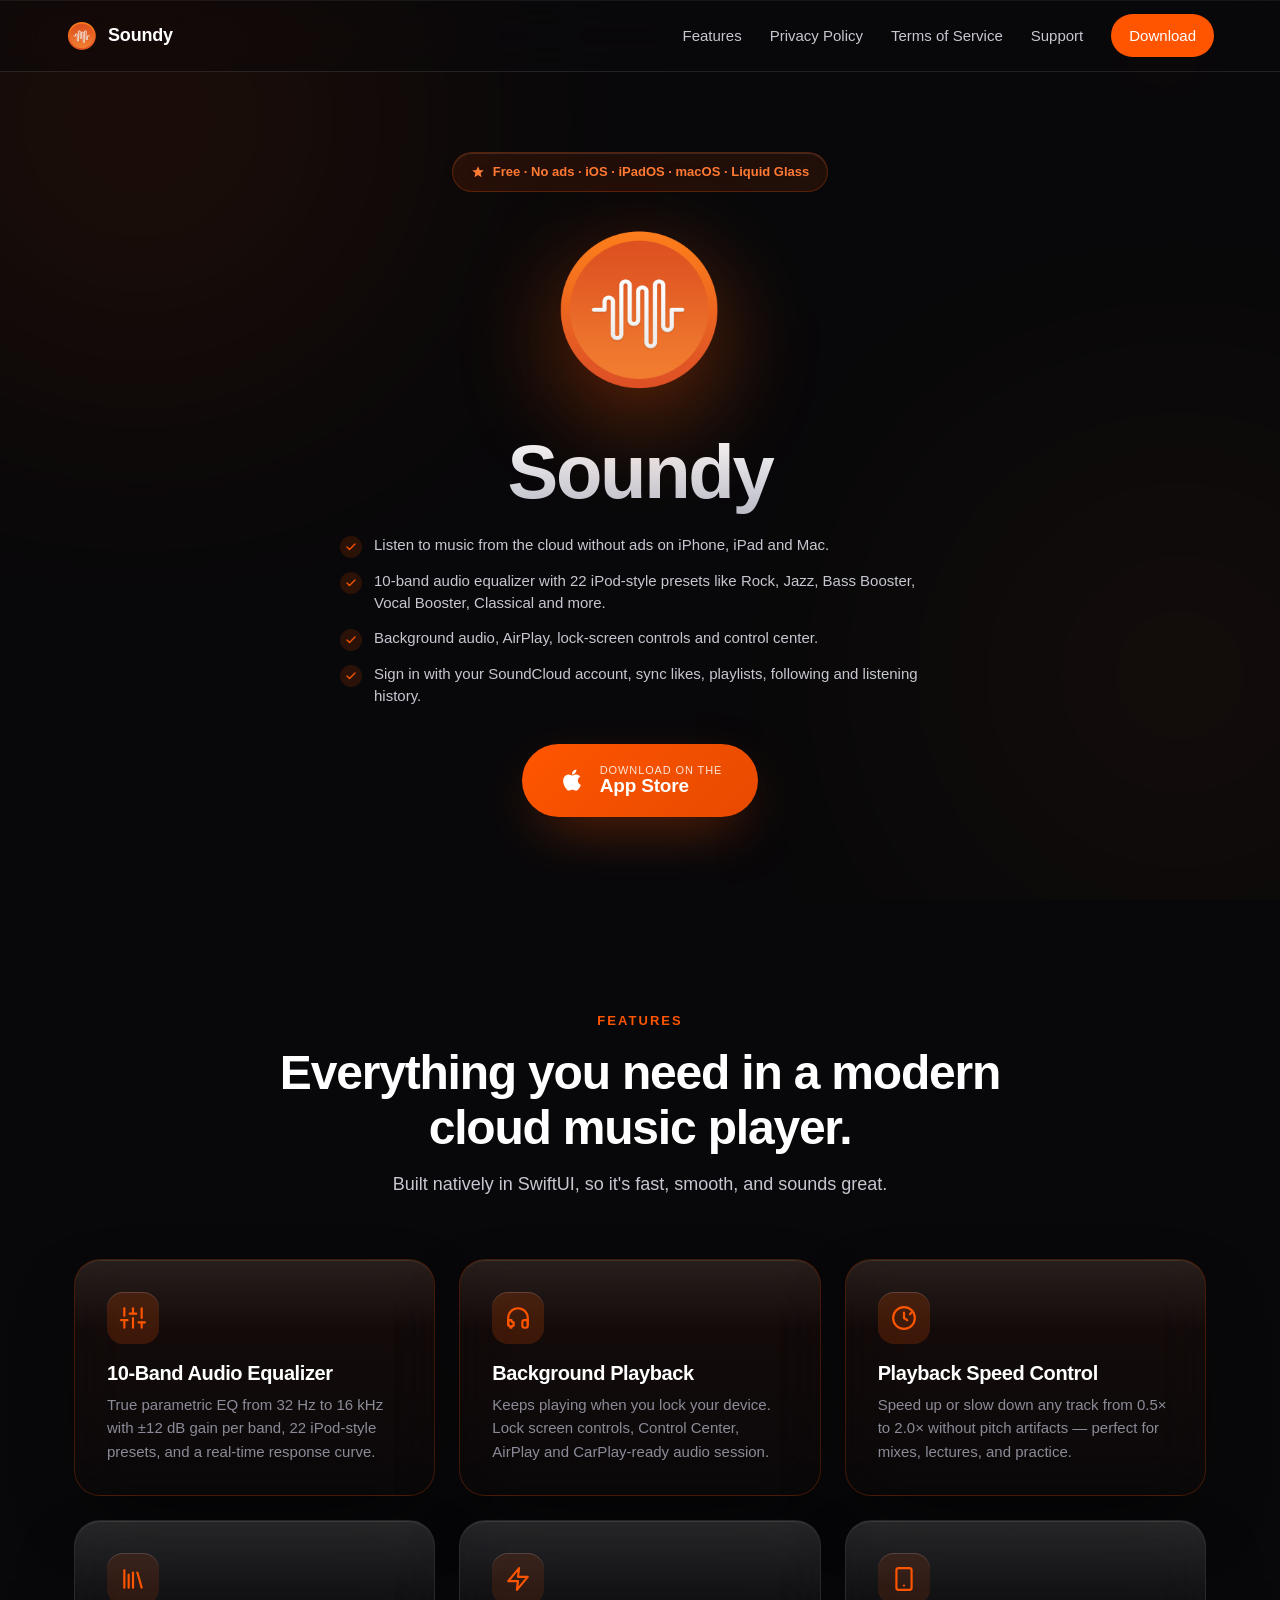
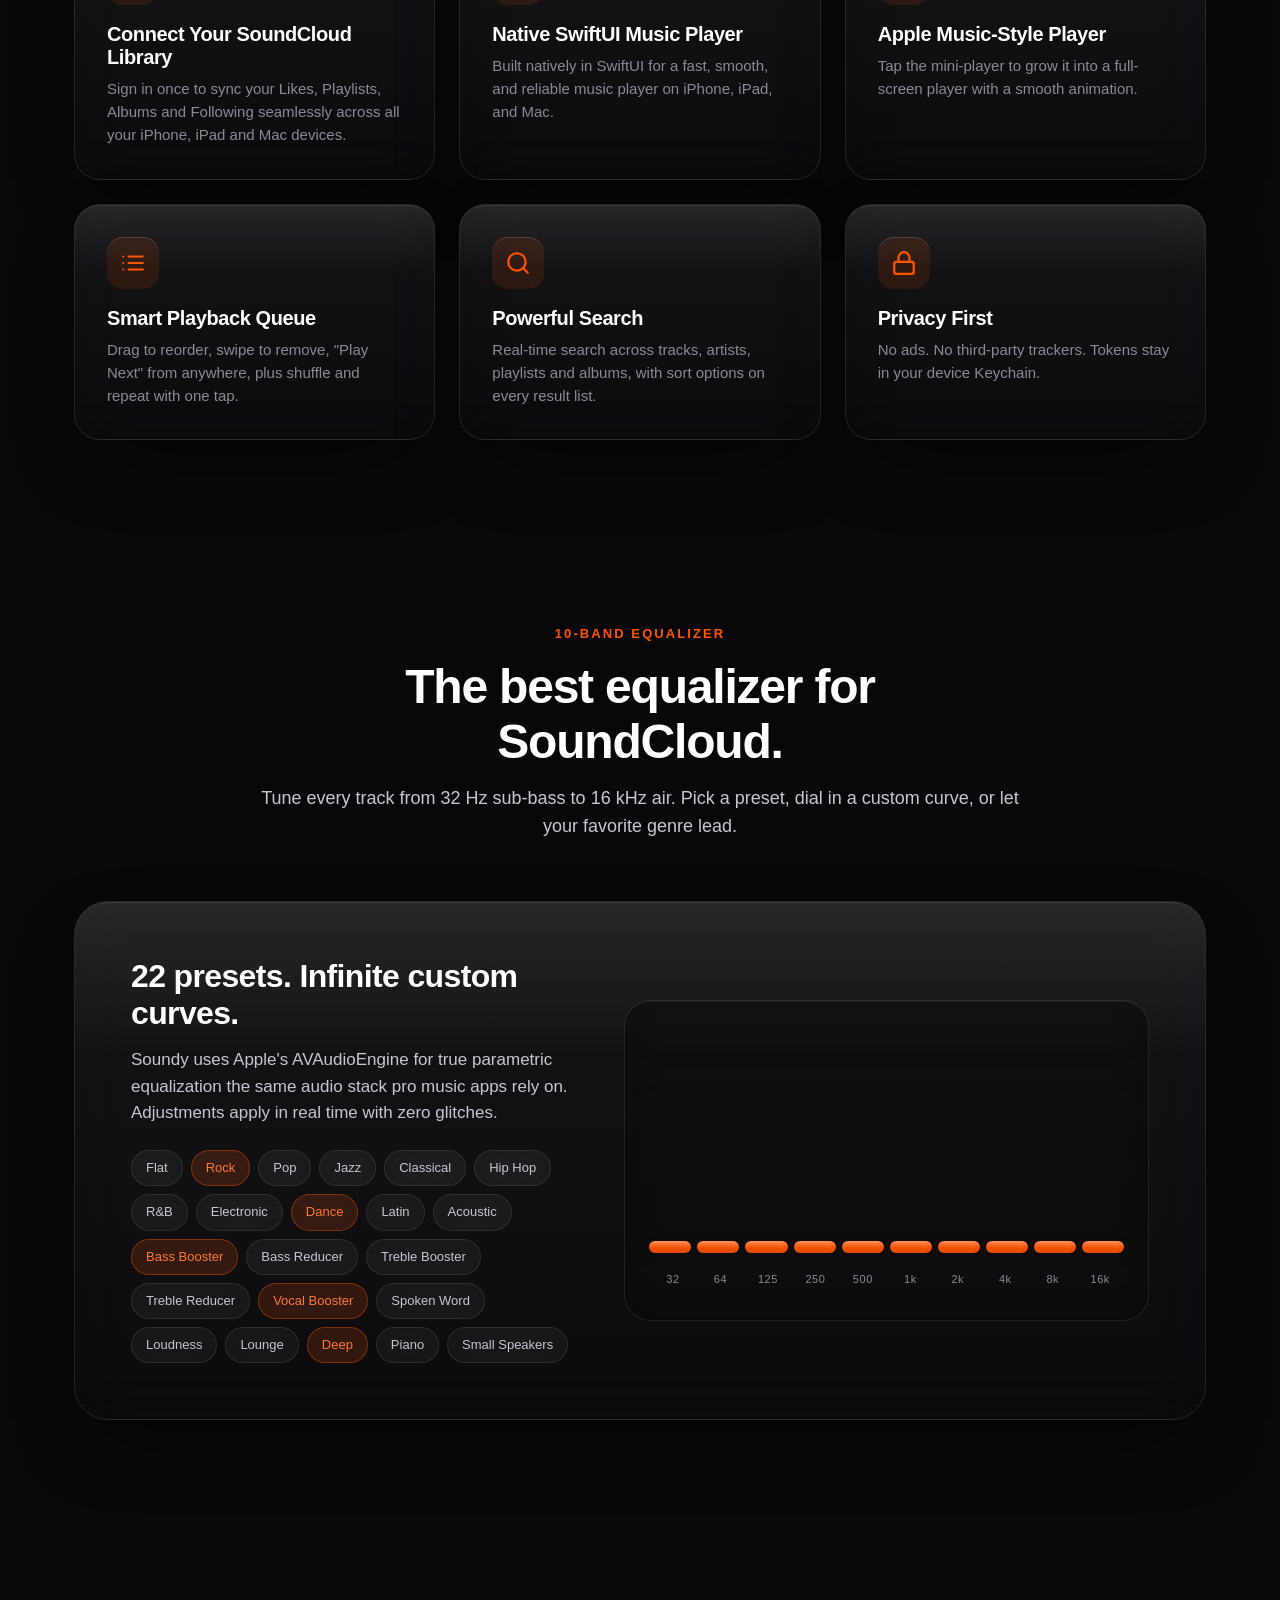
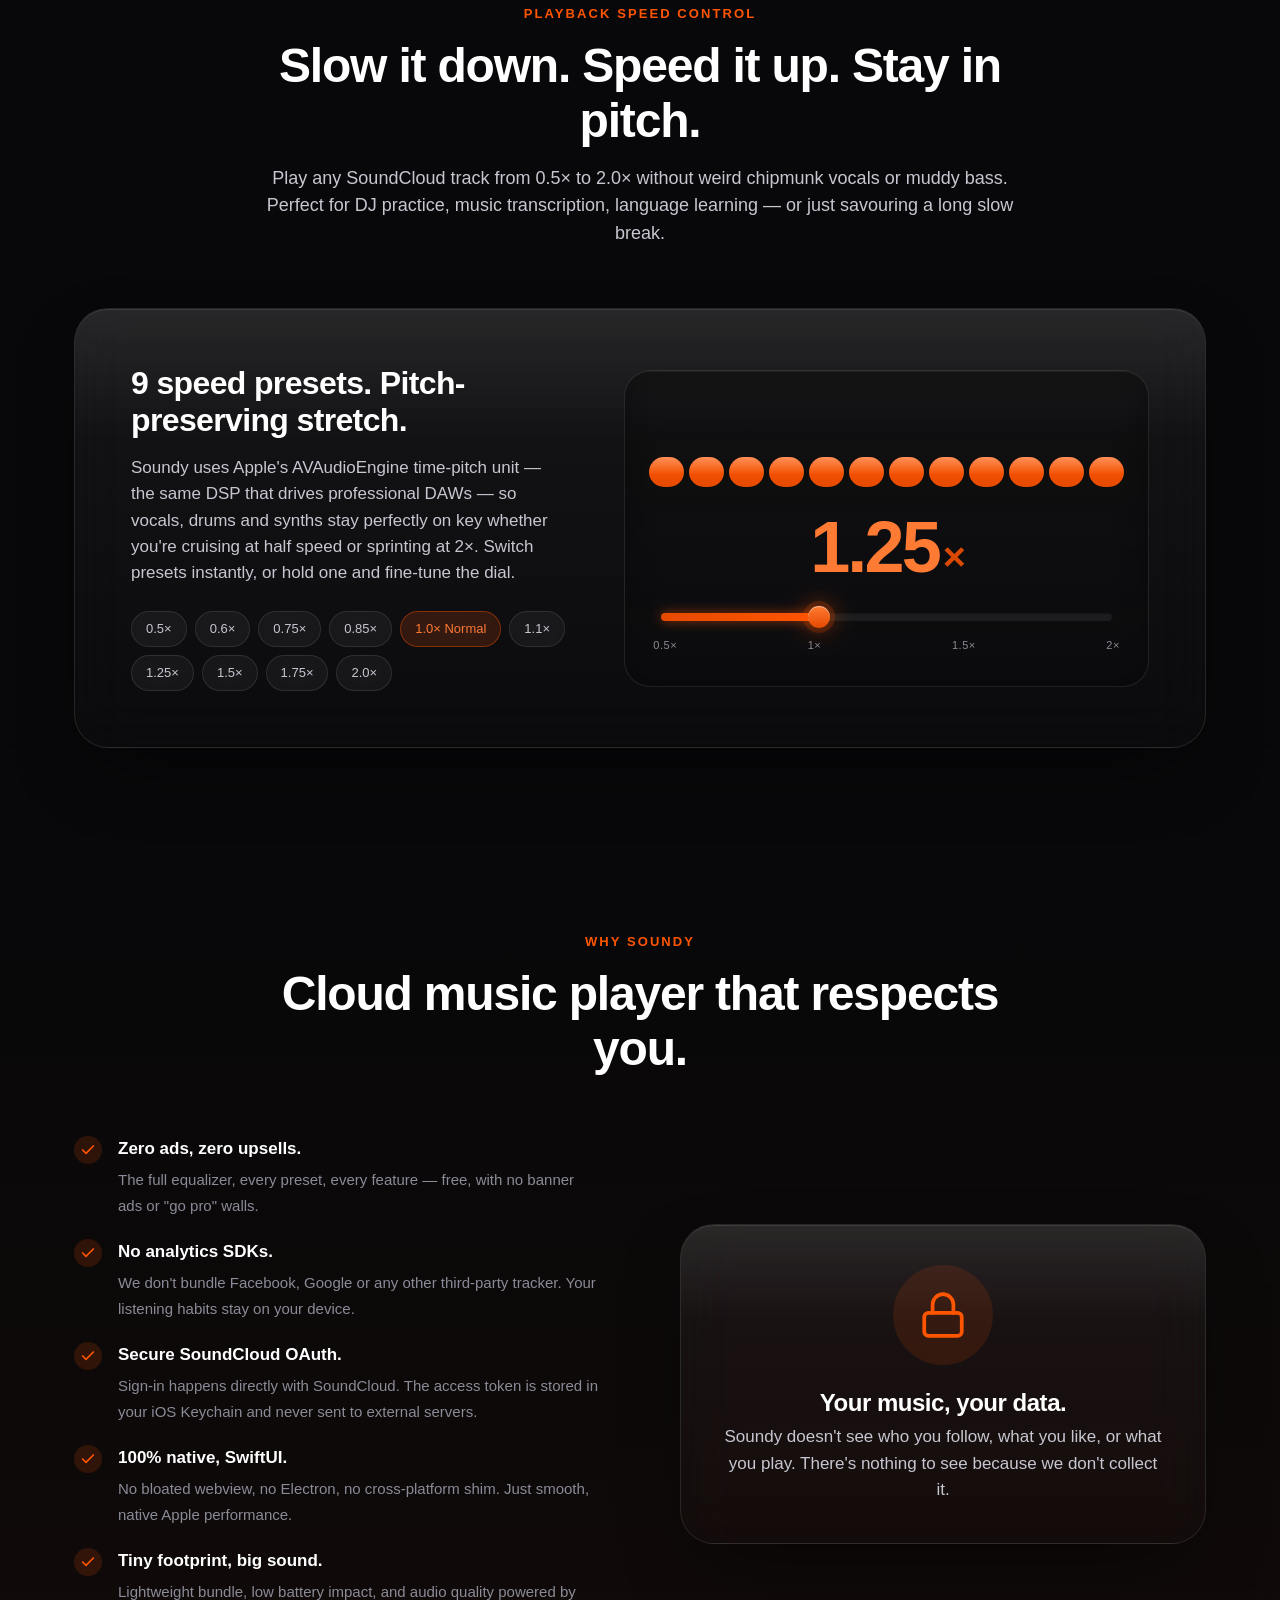
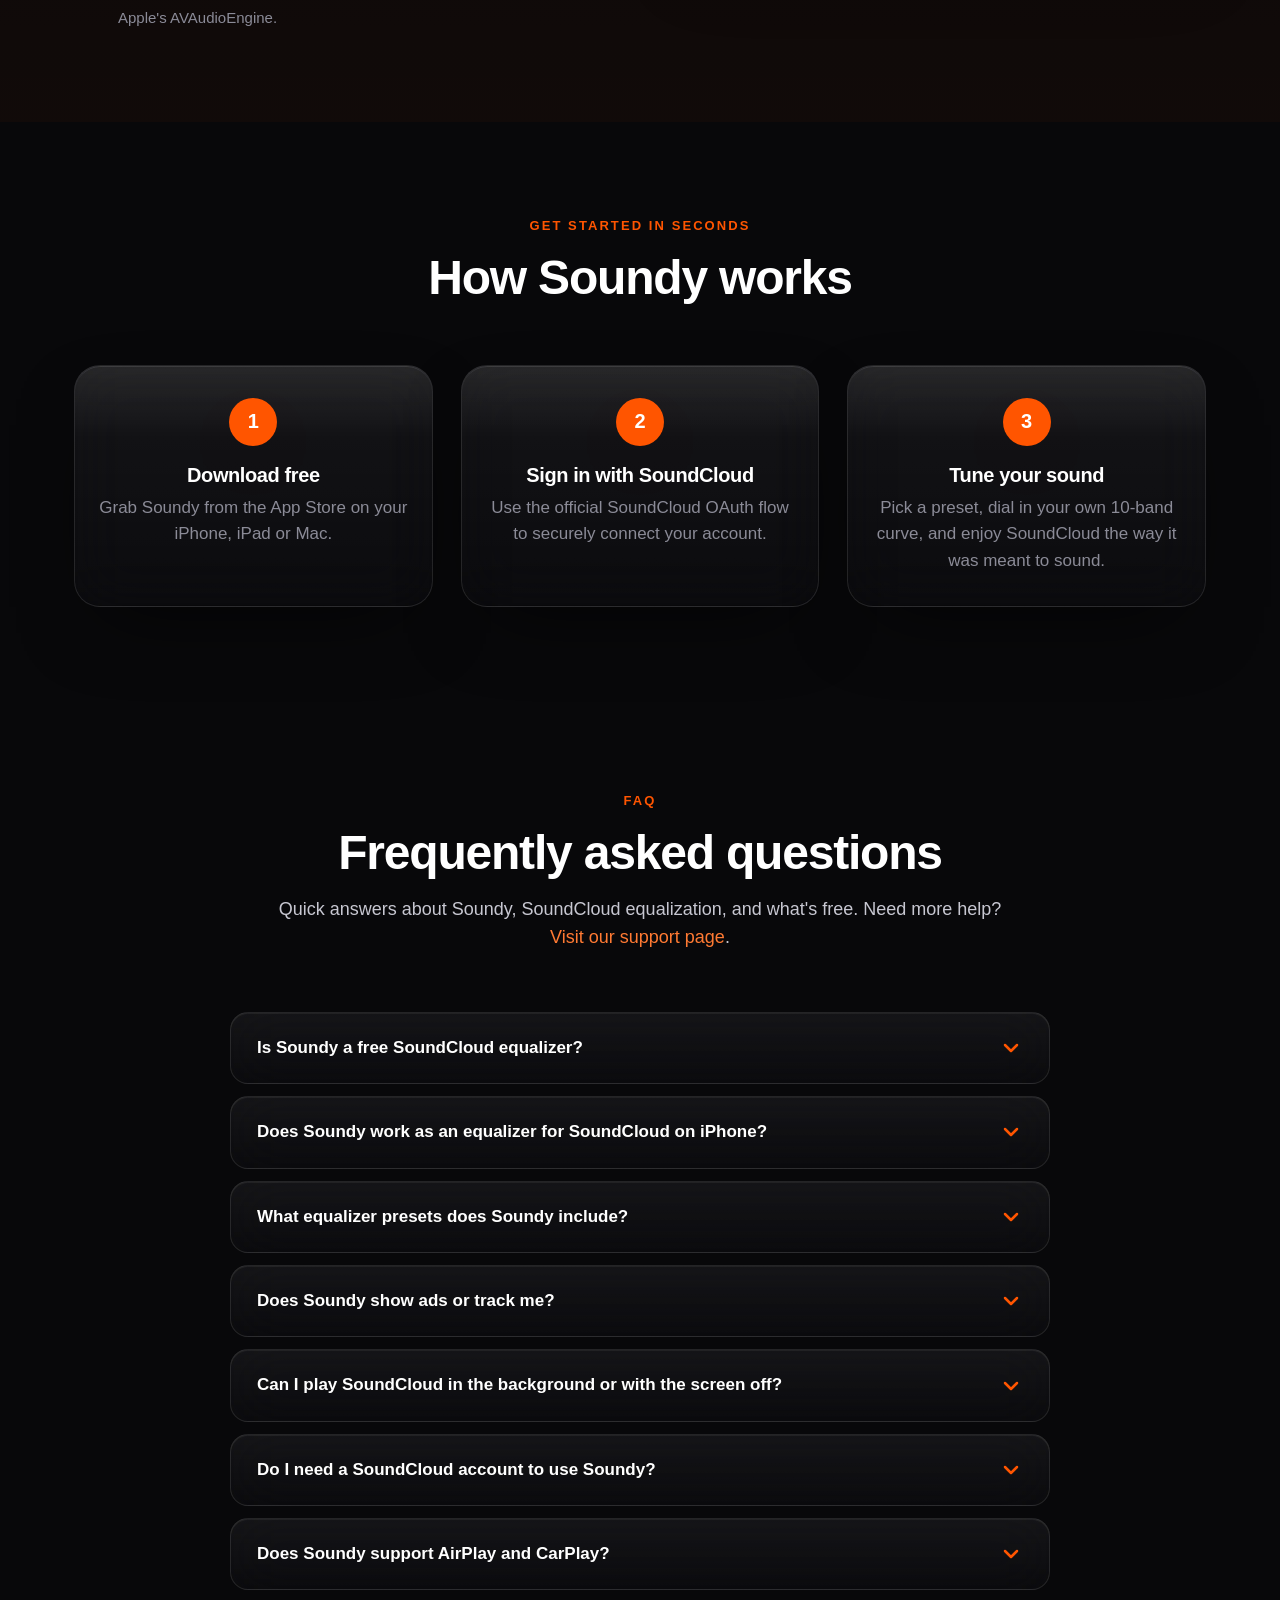
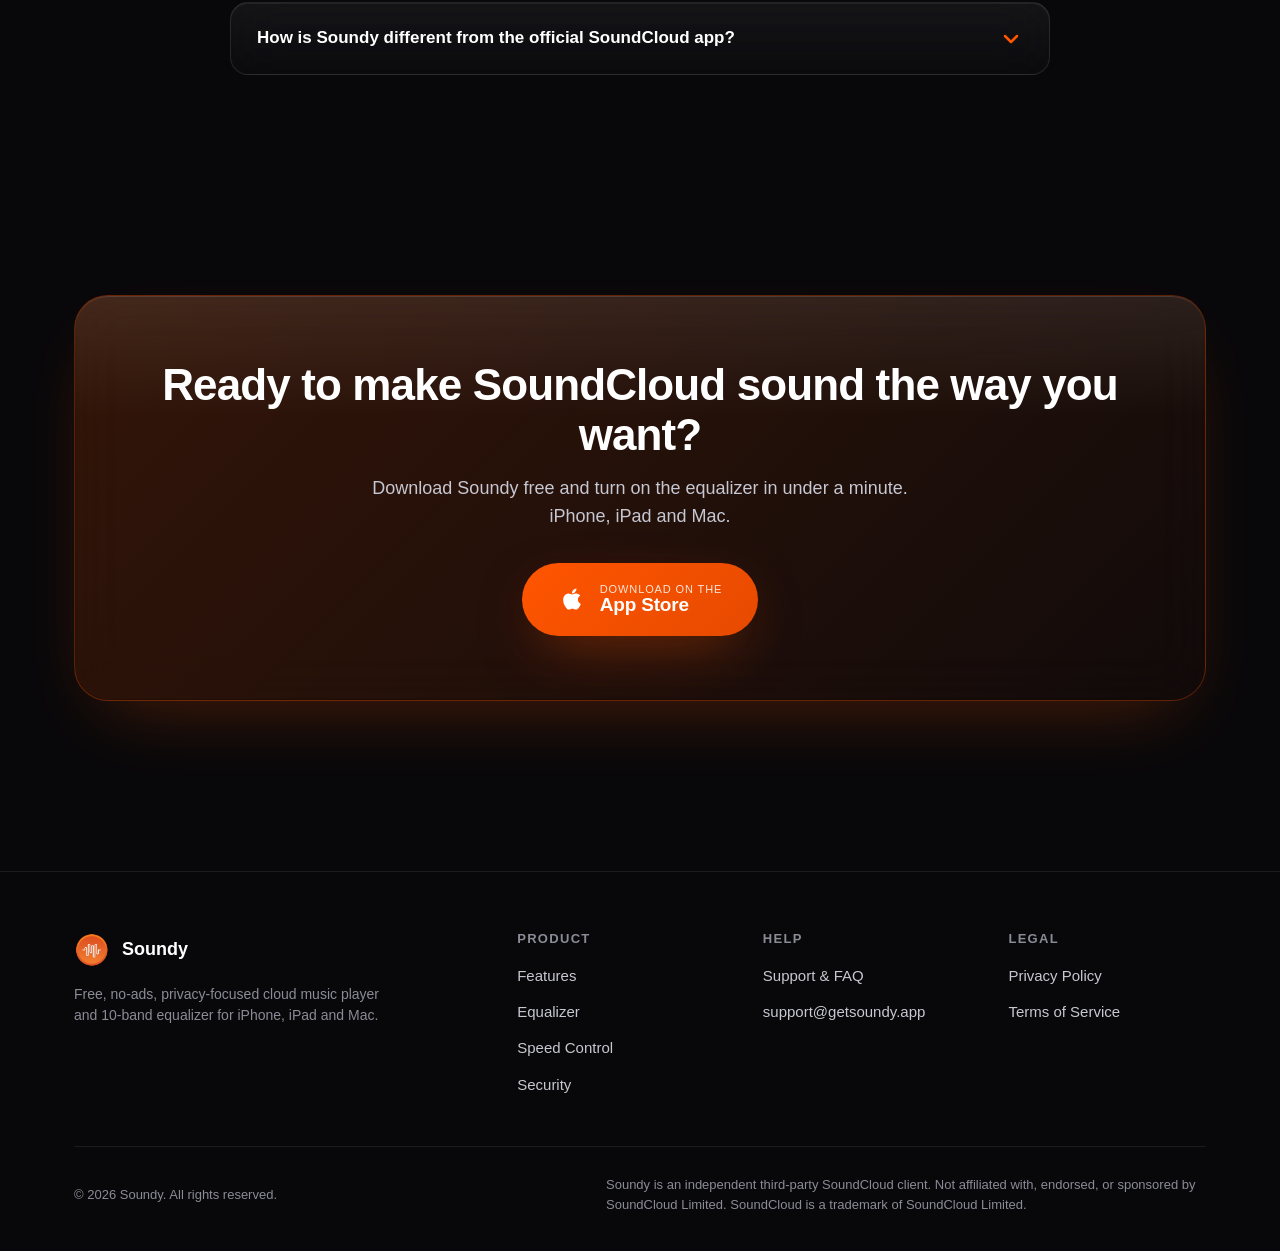
==== index.html @ 7110c447 "initial" ====
<!DOCTYPE html>
<html lang="en">
<head>
  <meta charset="UTF-8" />
  <meta name="viewport" content="width=device-width, initial-scale=1, viewport-fit=cover" />
  <meta name="theme-color" content="#ff5500" />

  <title>Soundy — The free SoundCloud client for iPhone, iPad & Mac | Equalizer, no ads, no telemetry</title>
  <meta name="description" content="Soundy is the free SoundCloud client for iPhone, iPad and Mac. Listen without ads, sync your likes and playlists, and tune every track with a 10-band equalizer and 22 iPod-style presets. No telemetry, no paid tier." />
  <meta name="keywords" content="equalizer for soundcloud, soundcloud equalizer, soundcloud equalizer iphone, soundcloud equalizer ios, soundcloud equalizer mac, soundcloud music player, soundcloud client ios, free soundcloud equalizer, no ads soundcloud player, soundcloud bass booster, soundcloud cloud music player, soundcloud EQ app, soundcloud listening app, soundcloud player macOS" />
  <meta name="author" content="Soundy" />
  <meta name="robots" content="index, follow, max-image-preview:large, max-snippet:-1" />
  <link rel="canonical" href="https://getsoundy.app/" />

  <!-- Open Graph -->
  <meta property="og:type" content="website" />
  <meta property="og:site_name" content="Soundy" />
  <meta property="og:title" content="Soundy — The free SoundCloud client for iPhone, iPad and Mac" />
  <meta property="og:description" content="Listen to SoundCloud without ads. Sync your likes, playlists and following. Tune every track with a 10-band equalizer and 22 iPod-style presets. No telemetry, no paid tier." />
  <meta property="og:url" content="https://getsoundy.app/" />
  <meta property="og:image" content="https://getsoundy.app/assets/soundy-icon.png" />
  <meta property="og:image:width" content="1024" />
  <meta property="og:image:height" content="1024" />
  <meta property="og:locale" content="en_US" />

  <!-- Twitter -->
  <meta name="twitter:card" content="summary_large_image" />
  <meta name="twitter:title" content="Soundy — The free SoundCloud client for iPhone, iPad and Mac" />
  <meta name="twitter:description" content="Listen to SoundCloud without ads on iPhone, iPad and Mac. 10-band equalizer, 22 presets, AirPlay, background audio. No telemetry, no paid tier." />
  <meta name="twitter:image" content="https://getsoundy.app/assets/soundy-icon.png" />

  <!-- App Store smart banner -->
  <meta name="apple-itunes-app" content="app-id=6778474045" />
  <meta name="apple-mobile-web-app-title" content="Soundy" />

  <!-- Icons -->
  <link rel="icon" type="image/png" href="assets/soundy-icon.png" />
  <link rel="apple-touch-icon" sizes="180x180" href="assets/soundy-icon.png" />
  <link rel="manifest" href="manifest.json" />

  <!-- Styles -->
  <link rel="preload" as="image" href="assets/soundy-icon.png" fetchpriority="high" />
  <link rel="stylesheet" href="css/styles.css" />

  <!-- JSON-LD: SoftwareApplication -->
  <script type="application/ld+json">
  {
    "@context": "https://schema.org",
    "@type": "MobileApplication",
    "name": "Soundy — Cloud Music Player + EQ for SoundCloud",
    "alternateName": ["Soundy", "Soundy Equalizer", "Soundy for SoundCloud"],
    "operatingSystem": "iOS 17, iPadOS 17, macOS",
    "applicationCategory": "MusicApplication",
    "applicationSubCategory": "Equalizer",
    "description": "Soundy is a free, no-ads, privacy-focused SoundCloud cloud music player for iOS and macOS featuring a 10-band audio equalizer with 22 iPod-style presets, AirPlay, background playback, lock screen controls, and a SoundCloud-style waveform scrubber.",
    "offers": {
      "@type": "Offer",
      "price": "0",
      "priceCurrency": "USD"
    },
    "downloadUrl": "https://apps.apple.com/us/app/soundy-cloud-music-player-eq/id6778474045",
    "installUrl": "https://apps.apple.com/us/app/soundy-cloud-music-player-eq/id6778474045",
    "url": "https://getsoundy.app/",
    "image": "https://getsoundy.app/assets/soundy-icon.png",
    "screenshot": "https://getsoundy.app/assets/soundy-icon.png",
    "softwareVersion": "1.0",
    "inLanguage": "en",
    "isAccessibleForFree": true,
    "featureList": [
      "10-band parametric audio equalizer",
      "22 iPod-style EQ presets (Rock, Pop, Jazz, Classical, Bass Booster, and more)",
      "SoundCloud cloud music player",
      "Search tracks, artists, playlists, and albums",
      "Personal library: Likes, Playlists, Albums, Following, Stations",
      "Recently played and listening history",
      "Apple Music-style mini player and full-screen player",
      "SoundCloud-style waveform scrubber",
      "Background audio playback",
      "Lock screen and Control Center playback controls",
      "AirPlay support",
      "Playback queue with drag-to-reorder",
      "Shuffle and repeat modes",
      "Dark theme",
      "No ads, no tracking, privacy focused"
    ],
    "author": {
      "@type": "Organization",
      "name": "Soundy",
      "url": "https://getsoundy.app/"
    }
  }
  </script>

  <!-- JSON-LD: Organization -->
  <script type="application/ld+json">
  {
    "@context": "https://schema.org",
    "@type": "Organization",
    "name": "Soundy",
    "url": "https://getsoundy.app/",
    "logo": "https://getsoundy.app/assets/soundy-icon.png",
    "email": "support@getsoundy.app",
    "sameAs": [
      "https://apps.apple.com/us/app/soundy-cloud-music-player-eq/id6778474045"
    ]
  }
  </script>

  <!-- JSON-LD: WebSite -->
  <script type="application/ld+json">
  {
    "@context": "https://schema.org",
    "@type": "WebSite",
    "name": "Soundy",
    "url": "https://getsoundy.app/",
    "description": "The official site of Soundy — a free, privacy-focused SoundCloud cloud music player and 10-band equalizer for iPhone, iPad, and Mac."
  }
  </script>

  <!-- JSON-LD: FAQ -->
  <script type="application/ld+json">
  {
    "@context": "https://schema.org",
    "@type": "FAQPage",
    "mainEntity": [
      {
        "@type": "Question",
        "name": "Is Soundy a free SoundCloud equalizer?",
        "acceptedAnswer": {
          "@type": "Answer",
          "text": "Yes. Soundy is 100% free to download and use. There are no ads, no in-app purchases required to enable the equalizer, and no paid tiers blocking core playback features."
        }
      },
      {
        "@type": "Question",
        "name": "Does Soundy work as an equalizer for SoundCloud on iPhone?",
        "acceptedAnswer": {
          "@type": "Answer",
          "text": "Yes. Soundy runs on iPhone, iPad and Mac (iOS/iPadOS 17 and later, and macOS) and applies its 10-band equalizer in real time to every track you stream from SoundCloud."
        }
      },
      {
        "@type": "Question",
        "name": "What equalizer presets does Soundy include?",
        "acceptedAnswer": {
          "@type": "Answer",
          "text": "Soundy ships with 22 iPod-style presets: Flat, Acoustic, Bass Booster, Bass Reducer, Classical, Dance, Deep, Electronic, Hip Hop, Jazz, Latin, Loudness, Lounge, Piano, Pop, R&B, Rock, Small Speakers, Spoken Word, Treble Booster, Treble Reducer, and Vocal Booster. You can also create your own custom curve."
        }
      },
      {
        "@type": "Question",
        "name": "Does Soundy show ads or track me?",
        "acceptedAnswer": {
          "@type": "Answer",
          "text": "No. Soundy contains no advertising, no third-party analytics SDKs, and no behavioral tracking. Your SoundCloud sign-in token is stored securely in your device's Keychain and never sent to our servers."
        }
      },
      {
        "@type": "Question",
        "name": "Can I play SoundCloud in the background or with the screen off?",
        "acceptedAnswer": {
          "@type": "Answer",
          "text": "Yes. Soundy supports background playback, lock screen controls, Control Center transport controls, AirPlay, and continues playing when you switch apps."
        }
      },
      {
        "@type": "Question",
        "name": "Do I need a SoundCloud account to use Soundy?",
        "acceptedAnswer": {
          "@type": "Answer",
          "text": "Yes. Soundy requires a SoundCloud account because SoundCloud's API only allows authorized access. If you don't have one yet, register for free at https://soundcloud.com/signup, then return to Soundy and tap 'Sign in with SoundCloud'."
        }
      },
      {
        "@type": "Question",
        "name": "Does Soundy support AirPlay and CarPlay?",
        "acceptedAnswer": {
          "@type": "Answer",
          "text": "Soundy supports AirPlay out of the box, so you can stream to HomePod, Apple TV and AirPlay 2 speakers. CarPlay integration is on our roadmap."
        }
      },
      {
        "@type": "Question",
        "name": "How is Soundy different from the official SoundCloud app?",
        "acceptedAnswer": {
          "@type": "Answer",
          "text": "Soundy is a third-party SoundCloud client focused on three things the official app doesn't offer: a real 10-band parametric equalizer with iPod-style presets, a completely ad-free interface, and zero behavioral tracking."
        }
      }
    ]
  }
  </script>
</head>
<body>
  <div class="bg-orb" aria-hidden="true"></div>

  <!-- Navigation -->
  <header class="nav">
    <div class="container nav-inner">
      <a href="index.html" class="nav-brand" aria-label="Soundy home">
        <img src="assets/soundy-icon.png" alt="Soundy app icon" width="32" height="32" />
        <span>Soundy</span>
      </a>
      <nav class="nav-links" aria-label="Primary">
        <a href="#features">Features</a>
        <a href="privacy.html">Privacy Policy</a>
        <a href="terms.html">Terms of Service</a>
        <a href="support.html">Support</a>
        <a class="nav-cta" href="https://apps.apple.com/us/app/soundy-cloud-music-player-eq/id6778474045" rel="noopener">Download</a>
      </nav>
      <button class="nav-toggle" aria-label="Toggle menu" aria-expanded="false">
        <svg width="24" height="24" viewBox="0 0 24 24" fill="none" stroke="currentColor" stroke-width="2" stroke-linecap="round" stroke-linejoin="round"><line x1="3" y1="6" x2="21" y2="6"/><line x1="3" y1="12" x2="21" y2="12"/><line x1="3" y1="18" x2="21" y2="18"/></svg>
      </button>
    </div>
  </header>

  <!-- Hero -->
  <main>
    <section class="hero" aria-labelledby="hero-title">
      <div class="container">
        <div class="hero-badge">
          <svg width="14" height="14" viewBox="0 0 24 24" fill="currentColor" aria-hidden="true"><path d="M12 2l3 7h7l-5.5 4.5L18 21l-6-4-6 4 1.5-7.5L2 9h7z"/></svg>
          Free · No ads · iOS · iPadOS · macOS · Liquid Glass
        </div>

        <img class="hero-icon" src="assets/soundy-icon.png" alt="Soundy — Equalizer for SoundCloud app icon" width="180" height="180" fetchpriority="high" />

        <h1 id="hero-title">Soundy</h1>

        <ul class="hero-bullets" aria-label="Soundy key features">
          <li>
            <span class="check" aria-hidden="true"><svg viewBox="0 0 24 24" fill="none" stroke="currentColor" stroke-width="2.5" stroke-linecap="round" stroke-linejoin="round"><path d="M20 6 9 17l-5-5"/></svg></span>
            <span>Listen to music from the cloud without ads on iPhone, iPad and Mac.</span>
          </li>
          <li>
            <span class="check" aria-hidden="true"><svg viewBox="0 0 24 24" fill="none" stroke="currentColor" stroke-width="2.5" stroke-linecap="round" stroke-linejoin="round"><path d="M20 6 9 17l-5-5"/></svg></span>
            <span>10-band audio equalizer with 22 iPod-style presets like Rock, Jazz, Bass Booster, Vocal Booster, Classical and more.</span>
          </li>
          <li>
            <span class="check" aria-hidden="true"><svg viewBox="0 0 24 24" fill="none" stroke="currentColor" stroke-width="2.5" stroke-linecap="round" stroke-linejoin="round"><path d="M20 6 9 17l-5-5"/></svg></span>
            <span>Background audio, AirPlay, lock-screen controls and control center.</span>
          </li>
          <li>
            <span class="check" aria-hidden="true"><svg viewBox="0 0 24 24" fill="none" stroke="currentColor" stroke-width="2.5" stroke-linecap="round" stroke-linejoin="round"><path d="M20 6 9 17l-5-5"/></svg></span>
            <span>Sign in with your SoundCloud account, sync likes, playlists, following and listening history.</span>
          </li>
        </ul>

        <a class="btn-download" href="https://apps.apple.com/us/app/soundy-cloud-music-player-eq/id6778474045" rel="noopener" aria-label="Download Soundy on the App Store">
          <svg viewBox="0 0 24 24" fill="currentColor" aria-hidden="true"><path d="M17.05 20.28c-.98.95-2.05.86-3.08.41-1.09-.47-2.09-.48-3.24 0-1.44.62-2.2.44-3.06-.41C2.79 15.25 3.51 7.59 9.05 7.31c1.35.07 2.29.74 3.08.8 1.18-.24 2.31-.93 3.57-.84 1.51.12 2.65.72 3.4 1.8-3.12 1.87-2.38 5.98.48 7.13-.57 1.5-1.31 2.99-2.54 4.08zM12.03 7.25c-.15-2.23 1.66-4.07 3.74-4.25.29 2.58-2.34 4.5-3.74 4.25z"/></svg>
          <span class="btn-sub">
            <small>Download on the</small>
            <span>App Store</span>
          </span>
        </a>
      </div>
    </section>

    <!-- Features -->
    <section id="features" aria-labelledby="features-title">
      <div class="container">
        <div class="section-head">
          <span class="section-eyebrow">Features</span>
          <h2 id="features-title">Everything you need in a modern cloud music player.</h2>
          <p>Built natively in SwiftUI, so it's fast, smooth, and sounds great.</p>
        </div>

        <div class="features">
          <article class="feature feature-main">
            <div class="feature-icon" aria-hidden="true">
              <svg viewBox="0 0 24 24" fill="none" stroke="currentColor" stroke-width="2" stroke-linecap="round" stroke-linejoin="round"><line x1="4" y1="21" x2="4" y2="14"/><line x1="4" y1="10" x2="4" y2="3"/><line x1="12" y1="21" x2="12" y2="12"/><line x1="12" y1="8" x2="12" y2="3"/><line x1="20" y1="21" x2="20" y2="16"/><line x1="20" y1="12" x2="20" y2="3"/><line x1="1" y1="14" x2="7" y2="14"/><line x1="9" y1="8" x2="15" y2="8"/><line x1="17" y1="16" x2="23" y2="16"/></svg>
            </div>
            <h3>10-Band Audio Equalizer</h3>
            <p>True parametric EQ from 32&nbsp;Hz to 16&nbsp;kHz with ±12&nbsp;dB gain per band, 22 iPod-style presets, and a real-time response curve.</p>
          </article>

          <article class="feature feature-main">
            <div class="feature-icon" aria-hidden="true">
              <svg viewBox="0 0 24 24" fill="none" stroke="currentColor" stroke-width="2" stroke-linecap="round" stroke-linejoin="round"><path d="M3 18v-6a9 9 0 0 1 18 0v6"/><path d="M21 19a2 2 0 0 1-2 2h-1a2 2 0 0 1-2-2v-3a2 2 0 0 1 2-2h3z"/><path d="M3 19a2 2 0 0 1 2 2h1a2 2 0 0 1 2-2v-3a2 2 0 0 1-2-2H3z"/></svg>
            </div>
            <h3>Background Playback</h3>
            <p>Keeps playing when you lock your device. Lock screen controls, Control Center, AirPlay and CarPlay-ready audio session.</p>
          </article>

          <article class="feature feature-main">
            <div class="feature-icon" aria-hidden="true">
              <svg viewBox="0 0 24 24" fill="none" stroke="currentColor" stroke-width="2" stroke-linecap="round" stroke-linejoin="round"><circle cx="12" cy="12" r="10"/><polyline points="12 7 12 12 15 14"/><path d="M17.5 8.5l1.5-1.5"/></svg>
            </div>
            <h3>Playback Speed Control</h3>
            <p>Speed up or slow down any track from 0.5× to 2.0× without pitch artifacts — perfect for mixes, lectures, and practice.</p>
          </article>

          <article class="feature">
            <div class="feature-icon" aria-hidden="true">
              <svg viewBox="0 0 24 24" fill="none" stroke="currentColor" stroke-width="2" stroke-linecap="round" stroke-linejoin="round"><path d="M4 4v16"/><path d="M8 8v12"/><path d="M12 6v14"/><path d="m16 6 4 14"/></svg>
            </div>
            <h3>Connect Your SoundCloud Library</h3>
            <p>Sign in once to sync your Likes, Playlists, Albums and Following seamlessly across all your iPhone, iPad and Mac devices.</p>
          </article>

          <article class="feature">
            <div class="feature-icon" aria-hidden="true">
              <svg viewBox="0 0 24 24" fill="none" stroke="currentColor" stroke-width="2" stroke-linecap="round" stroke-linejoin="round"><polygon points="13 2 3 14 12 14 11 22 21 10 12 10 13 2"/></svg>
            </div>
            <h3>Native SwiftUI Music Player</h3>
            <p>Built natively in SwiftUI for a fast, smooth, and reliable music player on iPhone, iPad, and Mac.</p>
          </article>

          <article class="feature">
            <div class="feature-icon" aria-hidden="true">
              <svg viewBox="0 0 24 24" fill="none" stroke="currentColor" stroke-width="2" stroke-linecap="round" stroke-linejoin="round"><rect x="5" y="2" width="14" height="20" rx="2"/><line x1="12" y1="18" x2="12" y2="18"/></svg>
            </div>
            <h3>Apple Music-Style Player</h3>
            <p>Tap the mini-player to grow it into a full-screen player with a smooth animation.</p>
          </article>

          <article class="feature">
            <div class="feature-icon" aria-hidden="true">
              <svg viewBox="0 0 24 24" fill="none" stroke="currentColor" stroke-width="2" stroke-linecap="round" stroke-linejoin="round"><line x1="8" y1="6" x2="21" y2="6"/><line x1="8" y1="12" x2="21" y2="12"/><line x1="8" y1="18" x2="21" y2="18"/><line x1="3" y1="6" x2="3.01" y2="6"/><line x1="3" y1="12" x2="3.01" y2="12"/><line x1="3" y1="18" x2="3.01" y2="18"/></svg>
            </div>
            <h3>Smart Playback Queue</h3>
            <p>Drag to reorder, swipe to remove, "Play Next" from anywhere, plus shuffle and repeat with one tap.</p>
          </article>

          <article class="feature">
            <div class="feature-icon" aria-hidden="true">
              <svg viewBox="0 0 24 24" fill="none" stroke="currentColor" stroke-width="2" stroke-linecap="round" stroke-linejoin="round"><circle cx="11" cy="11" r="8"/><line x1="21" y1="21" x2="16.65" y2="16.65"/></svg>
            </div>
            <h3>Powerful Search</h3>
            <p>Real-time search across tracks, artists, playlists and albums, with sort options on every result list.</p>
          </article>

          <article class="feature">
            <div class="feature-icon" aria-hidden="true">
              <svg viewBox="0 0 24 24" fill="none" stroke="currentColor" stroke-width="2" stroke-linecap="round" stroke-linejoin="round"><rect x="3" y="11" width="18" height="11" rx="2"/><path d="M7 11V7a5 5 0 0110 0v4"/></svg>
            </div>
            <h3>Privacy First</h3>
            <p>No ads. No third-party trackers. Tokens stay in your device Keychain.</p>
          </article>
        </div>
      </div>
    </section>

    <!-- Equalizer showcase -->
    <section id="equalizer" aria-labelledby="eq-title">
      <div class="container">
        <div class="section-head">
          <span class="section-eyebrow">10-Band Equalizer</span>
          <h2 id="eq-title">The best equalizer for SoundCloud.</h2>
          <p>Tune every track from 32&nbsp;Hz sub-bass to 16&nbsp;kHz air. Pick a preset, dial in a custom curve, or let your favorite genre lead.</p>
        </div>

        <div class="eq-showcase">
          <div class="eq-grid">
            <div class="eq-text">
              <h3>22 presets. Infinite custom curves.</h3>
              <p>Soundy uses Apple's AVAudioEngine for true parametric equalization the same audio stack pro music apps rely on. Adjustments apply in real time with zero glitches.</p>

              <div class="preset-tags" aria-label="Equalizer presets">
                <span class="preset-tag">Flat</span>
                <span class="preset-tag active">Rock</span>
                <span class="preset-tag">Pop</span>
                <span class="preset-tag">Jazz</span>
                <span class="preset-tag">Classical</span>
                <span class="preset-tag">Hip Hop</span>
                <span class="preset-tag">R&amp;B</span>
                <span class="preset-tag">Electronic</span>
                <span class="preset-tag active">Dance</span>
                <span class="preset-tag">Latin</span>
                <span class="preset-tag">Acoustic</span>
                <span class="preset-tag active">Bass Booster</span>
                <span class="preset-tag">Bass Reducer</span>
                <span class="preset-tag">Treble Booster</span>
                <span class="preset-tag">Treble Reducer</span>
                <span class="preset-tag active">Vocal Booster</span>
                <span class="preset-tag">Spoken Word</span>
                <span class="preset-tag">Loudness</span>
                <span class="preset-tag">Lounge</span>
                <span class="preset-tag active">Deep</span>
                <span class="preset-tag">Piano</span>
                <span class="preset-tag">Small Speakers</span>
              </div>
            </div>

            <div class="eq-visual" aria-hidden="true">
              <div class="eq-bars">
                <span class="eq-bar"></span><span class="eq-bar"></span><span class="eq-bar"></span>
                <span class="eq-bar"></span><span class="eq-bar"></span><span class="eq-bar"></span>
                <span class="eq-bar"></span><span class="eq-bar"></span><span class="eq-bar"></span>
                <span class="eq-bar"></span>
              </div>
              <div class="eq-freqs">
                <span>32</span><span>64</span><span>125</span><span>250</span><span>500</span>
                <span>1k</span><span>2k</span><span>4k</span><span>8k</span><span>16k</span>
              </div>
            </div>
          </div>
        </div>
      </div>
    </section>

    <!-- Playback Speed showcase -->
    <section id="speed" aria-labelledby="speed-title">
      <div class="container">
        <div class="section-head">
          <span class="section-eyebrow">Playback Speed Control</span>
          <h2 id="speed-title">Slow it down. Speed it up. Stay in pitch.</h2>
          <p>Play any SoundCloud track from 0.5× to 2.0× without weird chipmunk vocals or muddy bass. Perfect for DJ practice, music transcription, language learning — or just savouring a long slow break.</p>
        </div>

        <div class="eq-showcase">
          <div class="eq-grid">
            <div class="eq-text">
              <h3>9 speed presets. Pitch-preserving stretch.</h3>
              <p>Soundy uses Apple's AVAudioEngine time-pitch unit — the same DSP that drives professional DAWs — so vocals, drums and synths stay perfectly on key whether you're cruising at half speed or sprinting at 2×. Switch presets instantly, or hold one and fine-tune the dial.</p>

              <div class="preset-tags" aria-label="Playback speed presets">
                <span class="preset-tag">0.5×</span>
                <span class="preset-tag">0.6×</span>
                <span class="preset-tag">0.75×</span>
                <span class="preset-tag">0.85×</span>
                <span class="preset-tag active">1.0× Normal</span>
                <span class="preset-tag">1.1×</span>
                <span class="preset-tag">1.25×</span>
                <span class="preset-tag">1.5×</span>
                <span class="preset-tag">1.75×</span>
                <span class="preset-tag">2.0×</span>
              </div>
            </div>

            <div class="eq-visual speed-visual" aria-hidden="true">
              <div class="speed-pulses">
                <span></span><span></span><span></span><span></span>
                <span></span><span></span><span></span><span></span>
                <span></span><span></span><span></span><span></span>
              </div>

              <div class="speed-readout">
                <span class="speed-num"></span><span class="speed-x">×</span>
              </div>

              <div class="speed-track">
                <div class="speed-track-fill"></div>
                <div class="speed-track-dot"></div>
              </div>

              <div class="speed-labels">
                <span>0.5×</span><span>1×</span><span>1.5×</span><span>2×</span>
              </div>
            </div>
          </div>
        </div>
      </div>
    </section>

    <!-- Why Soundy / Privacy -->
    <section id="privacy" class="why" aria-labelledby="why-title">
      <div class="container">
        <div class="section-head">
          <span class="section-eyebrow">Why Soundy</span>
          <h2 id="why-title">Cloud music player that respects you.</h2>
        </div>

        <div class="why-grid">
          <ul class="why-list">
            <li>
              <span class="check" aria-hidden="true"><svg viewBox="0 0 24 24" fill="none" stroke="currentColor" stroke-width="2.5" stroke-linecap="round" stroke-linejoin="round"><path d="M20 6 9 17l-5-5"/></svg></span>
              <div><strong>Zero ads, zero upsells.</strong><span>The full equalizer, every preset, every feature — free, with no banner ads or "go pro" walls.</span></div>
            </li>
            <li>
              <span class="check" aria-hidden="true"><svg viewBox="0 0 24 24" fill="none" stroke="currentColor" stroke-width="2.5" stroke-linecap="round" stroke-linejoin="round"><path d="M20 6 9 17l-5-5"/></svg></span>
              <div><strong>No analytics SDKs.</strong><span>We don't bundle Facebook, Google or any other third-party tracker. Your listening habits stay on your device.</span></div>
            </li>
            <li>
              <span class="check" aria-hidden="true"><svg viewBox="0 0 24 24" fill="none" stroke="currentColor" stroke-width="2.5" stroke-linecap="round" stroke-linejoin="round"><path d="M20 6 9 17l-5-5"/></svg></span>
              <div><strong>Secure SoundCloud OAuth.</strong><span>Sign-in happens directly with SoundCloud. The access token is stored in your iOS Keychain and never sent to external servers.</span></div>
            </li>
            <li>
              <span class="check" aria-hidden="true"><svg viewBox="0 0 24 24" fill="none" stroke="currentColor" stroke-width="2.5" stroke-linecap="round" stroke-linejoin="round"><path d="M20 6 9 17l-5-5"/></svg></span>
              <div><strong>100% native, SwiftUI.</strong><span>No bloated webview, no Electron, no cross-platform shim. Just smooth, native Apple performance.</span></div>
            </li>
            <li>
              <span class="check" aria-hidden="true"><svg viewBox="0 0 24 24" fill="none" stroke="currentColor" stroke-width="2.5" stroke-linecap="round" stroke-linejoin="round"><path d="M20 6 9 17l-5-5"/></svg></span>
              <div><strong>Tiny footprint, big sound.</strong><span>Lightweight bundle, low battery impact, and audio quality powered by Apple's AVAudioEngine.</span></div>
            </li>
          </ul>

          <div class="why-visual">
            <div class="lock-icon" aria-hidden="true">
              <svg viewBox="0 0 24 24" fill="none" stroke="currentColor" stroke-width="1.8" stroke-linecap="round" stroke-linejoin="round"><rect x="3" y="11" width="18" height="11" rx="2"/><path d="M7 11V7a5 5 0 0110 0v4"/></svg>
            </div>
            <h3 style="font-size:24px;margin-bottom:8px;">Your music, your data.</h3>
            <p style="margin:0;">Soundy doesn't see who you follow, what you like, or what you play. There's nothing to see because we don't collect it.</p>
          </div>
        </div>
      </div>
    </section>

    <!-- How it works -->
    <section id="how" aria-labelledby="how-title">
      <div class="container">
        <div class="section-head">
          <span class="section-eyebrow">Get started in seconds</span>
          <h2 id="how-title">How Soundy works</h2>
        </div>

        <div class="steps">
          <article class="step">
            <div class="step-num">1</div>
            <h3>Download free</h3>
            <p>Grab Soundy from the App Store on your iPhone, iPad or Mac.</p>
          </article>
          <article class="step">
            <div class="step-num">2</div>
            <h3>Sign in with SoundCloud</h3>
            <p>Use the official SoundCloud OAuth flow to securely connect your account.</p>
          </article>
          <article class="step">
            <div class="step-num">3</div>
            <h3>Tune your sound</h3>
            <p>Pick a preset, dial in your own 10-band curve, and enjoy SoundCloud the way it was meant to sound.</p>
          </article>
        </div>
      </div>
    </section>

    <!-- FAQ -->
    <section id="faq" aria-labelledby="faq-title">
      <div class="container">
        <div class="section-head">
          <span class="section-eyebrow">FAQ</span>
          <h2 id="faq-title">Frequently asked questions</h2>
          <p>Quick answers about Soundy, SoundCloud equalization, and what's free. Need more help? <a href="support.html">Visit our support page</a>.</p>
        </div>

        <div class="faq-list">
          <details class="faq-item">
            <summary class="faq-summary">Is Soundy a free SoundCloud equalizer?</summary>
            <div class="faq-body">
              <p>Yes. Soundy is 100% free to download and use. There are no ads, no in-app purchases required to enable the equalizer, and no paid tiers blocking core playback features.</p>
            </div>
          </details>

          <details class="faq-item">
            <summary class="faq-summary">Does Soundy work as an equalizer for SoundCloud on iPhone?</summary>
            <div class="faq-body">
              <p>Yes. Soundy runs on iPhone, iPad and Mac (iOS&nbsp;18, iPadOS&nbsp;18 and macOS), and applies its 10-band equalizer in real time to every track you stream from SoundCloud.</p>
            </div>
          </details>

          <details class="faq-item">
            <summary class="faq-summary">What equalizer presets does Soundy include?</summary>
            <div class="faq-body">
              <p>Soundy ships with 22 classic iPod-style presets: Flat, Acoustic, Bass Booster, Bass Reducer, Classical, Dance, Deep, Electronic, Hip Hop, Jazz, Latin, Loudness, Lounge, Piano, Pop, R&amp;B, Rock, Small Speakers, Spoken Word, Treble Booster, Treble Reducer and Vocal Booster. You can also create your own custom curve.</p>
            </div>
          </details>

          <details class="faq-item">
            <summary class="faq-summary">Does Soundy show ads or track me?</summary>
            <div class="faq-body">
              <p>No. Soundy contains no advertising, no third-party analytics SDKs, and no behavioral tracking. Your SoundCloud sign-in token is stored securely in your device's Keychain and never sent to external servers.</p>
            </div>
          </details>

          <details class="faq-item">
            <summary class="faq-summary">Can I play SoundCloud in the background or with the screen off?</summary>
            <div class="faq-body">
              <p>Yes. Soundy supports background playback, lock-screen controls, Control Center transport controls, AirPlay, and continues playing when you switch apps.</p>
            </div>
          </details>

          <details class="faq-item">
            <summary class="faq-summary">Do I need a SoundCloud account to use Soundy?</summary>
            <div class="faq-body">
              <p>Yes. Soundy requires a SoundCloud account because SoundCloud's API only allows authorized access to its catalog. Once signed in, you'll get full access to your Likes, Playlists, Following, Albums, Stations, listening history and personalized recommendations.</p>
              <p>Don't have an account yet? Register for free at <a href="https://soundcloud.com/signup" rel="noopener nofollow" target="_blank">soundcloud.com/signup</a>, then come back to Soundy and tap <strong>"Sign in with SoundCloud"</strong>.</p>
            </div>
          </details>

          <details class="faq-item">
            <summary class="faq-summary">Does Soundy support AirPlay and CarPlay?</summary>
            <div class="faq-body">
              <p>Soundy supports AirPlay out of the box, so you can stream to HomePod, Apple TV and AirPlay 2 speakers. CarPlay integration is on our roadmap.</p>
            </div>
          </details>

          <details class="faq-item">
            <summary class="faq-summary">How is Soundy different from the official SoundCloud app?</summary>
            <div class="faq-body">
              <p>Soundy is a third-party SoundCloud client focused on three things the official app doesn't offer: a real 10-band parametric equalizer with iPod-style presets, a completely ad-free interface, and zero behavioral tracking.</p>
            </div>
          </details>
        </div>
      </div>
    </section>

    <!-- Final CTA -->
    <section aria-labelledby="cta-title">
      <div class="container">
        <div class="cta-banner">
          <h2 id="cta-title">Ready to make SoundCloud sound the way you want?</h2>
          <p>Download Soundy free and turn on the equalizer in under a minute. iPhone, iPad and Mac.</p>
          <a class="btn-download" href="https://apps.apple.com/us/app/soundy-cloud-music-player-eq/id6778474045" rel="noopener" aria-label="Download Soundy on the App Store">
            <svg viewBox="0 0 24 24" fill="currentColor" aria-hidden="true"><path d="M17.05 20.28c-.98.95-2.05.86-3.08.41-1.09-.47-2.09-.48-3.24 0-1.44.62-2.2.44-3.06-.41C2.79 15.25 3.51 7.59 9.05 7.31c1.35.07 2.29.74 3.08.8 1.18-.24 2.31-.93 3.57-.84 1.51.12 2.65.72 3.4 1.8-3.12 1.87-2.38 5.98.48 7.13-.57 1.5-1.31 2.99-2.54 4.08zM12.03 7.25c-.15-2.23 1.66-4.07 3.74-4.25.29 2.58-2.34 4.5-3.74 4.25z"/></svg>
            <span class="btn-sub">
              <small>Download on the</small>
              <span>App Store</span>
            </span>
          </a>
        </div>
      </div>
    </section>
  </main>

  <!-- Footer -->
  <footer class="footer">
    <div class="container">
      <div class="footer-grid">
        <div>
          <div class="footer-brand">
            <img src="assets/soundy-icon.png" alt="" width="36" height="36" />
            <strong>Soundy</strong>
          </div>
          <p class="footer-tag">Free, no-ads, privacy-focused cloud music player and 10-band equalizer for iPhone, iPad and Mac.</p>
        </div>

        <div class="footer-col">
          <h4>Product</h4>
          <ul>
            <li><a href="#features">Features</a></li>
            <li><a href="#equalizer">Equalizer</a></li>
            <li><a href="#speed">Speed Control</a></li>
            <li><a href="#privacy">Security</a></li>
          </ul>
        </div>

        <div class="footer-col">
          <h4>Help</h4>
          <ul>
            <li><a href="support.html">Support &amp; FAQ</a></li>
            <li><a href="mailto:support@getsoundy.app">support@getsoundy.app</a></li>
          </ul>
        </div>

        <div class="footer-col">
          <h4>Legal</h4>
          <ul>
            <li><a href="privacy.html">Privacy Policy</a></li>
            <li><a href="terms.html">Terms of Service</a></li>
          </ul>
        </div>
      </div>

      <div class="footer-bottom">
        <span>© <span id="year">2026</span> Soundy. All rights reserved.</span>
        <span class="disclaimer">Soundy is an independent third-party SoundCloud client. Not affiliated with, endorsed, or sponsored by SoundCloud Limited. SoundCloud is a trademark of SoundCloud Limited.</span>
      </div>
    </div>
  </footer>

  <script src="js/main.js" defer></script>
</body>
</html>
---- css/styles.css ----
/* =========================================
   Soundy — Equalizer for SoundCloud
   Marketing site styles
   ========================================= */

:root {
  --sc-orange: #ff5500;
  --sc-orange-light: #ff7a33;
  --sc-orange-dark: #e64a00;
  --bg-0: #08080a;
  --bg-1: #0f0f12;
  --bg-2: #15151a;
  --bg-3: #1c1c22;
  --border: rgba(255, 255, 255, 0.08);
  --border-strong: rgba(255, 255, 255, 0.14);
  --text-1: #ffffff;
  --text-2: #c7c7d1;
  --text-3: #8b8b97;

  /* Liquid glass tokens */
  --glass-bg: linear-gradient(180deg, rgba(255, 255, 255, 0.055) 0%, rgba(255, 255, 255, 0.015) 100%);
  --glass-bg-strong: linear-gradient(180deg, rgba(255, 255, 255, 0.085) 0%, rgba(255, 255, 255, 0.025) 100%);
  --glass-border: rgba(255, 255, 255, 0.10);
  --glass-border-hover: rgba(255, 255, 255, 0.18);
  --glass-blur: blur(28px) saturate(180%);
  --glass-shadow:
    inset 0 1px 0 0 rgba(255, 255, 255, 0.10),
    inset 0 -1px 0 0 rgba(0, 0, 0, 0.20),
    0 30px 80px -30px rgba(0, 0, 0, 0.7);
  --glass-highlight: linear-gradient(180deg, rgba(255, 255, 255, 0.08) 0%, transparent 30%);

  --shadow-orange: 0 20px 60px -20px rgba(255, 85, 0, 0.55);
  --shadow-soft: 0 30px 80px -30px rgba(0, 0, 0, 0.7);
  --radius-sm: 12px;
  --radius-md: 18px;
  --radius-lg: 26px;
  --radius-xl: 34px;
  --container: 1180px;
  --font-sans: -apple-system, BlinkMacSystemFont, "SF Pro Display", "Inter", "Helvetica Neue", Arial, sans-serif;
}

* {
  box-sizing: border-box;
}

html {
  scroll-behavior: smooth;
  -webkit-text-size-adjust: 100%;
}

body {
  margin: 0;
  font-family: var(--font-sans);
  background: var(--bg-0);
  color: var(--text-1);
  line-height: 1.55;
  font-size: 17px;
  font-weight: 400;
  -webkit-font-smoothing: antialiased;
  -moz-osx-font-smoothing: grayscale;
  overflow-x: hidden;
}

a {
  color: var(--sc-orange-light);
  text-decoration: none;
  transition: color 0.2s ease;
}

a:hover {
  color: var(--sc-orange);
}

img {
  max-width: 100%;
  display: block;
}

h1, h2, h3, h4 {
  margin: 0 0 0.5em;
  line-height: 1.15;
  letter-spacing: -0.02em;
  font-weight: 700;
}

p {
  margin: 0 0 1em;
  color: var(--text-2);
}

.container {
  width: 100%;
  max-width: var(--container);
  margin: 0 auto;
  padding: 0 24px;
}

/* ---------- Background glow ---------- */
.bg-orb {
  position: fixed;
  inset: 0;
  z-index: -1;
  pointer-events: none;
  overflow: hidden;
}
.bg-orb::before,
.bg-orb::after {
  content: "";
  position: absolute;
  width: 720px;
  height: 720px;
  border-radius: 50%;
  filter: blur(160px);
  opacity: 0.5;
}
.bg-orb::before {
  background: radial-gradient(closest-side, rgba(255, 85, 0, 0.7), transparent 70%);
  top: -240px;
  left: -220px;
}
.bg-orb::after {
  background: radial-gradient(closest-side, rgba(255, 122, 51, 0.4), transparent 70%);
  top: 35%;
  right: -260px;
  animation: orb-drift 18s ease-in-out infinite alternate;
}

@keyframes orb-drift {
  0% { transform: translate(0, 0) scale(1); }
  100% { transform: translate(-60px, 60px) scale(1.1); }
}

/* ---------- Navigation ---------- */
.nav {
  position: sticky;
  top: 0;
  z-index: 50;
  backdrop-filter: saturate(180%) blur(24px);
  -webkit-backdrop-filter: saturate(180%) blur(24px);
  background: rgba(10, 10, 11, 0.55);
  border-bottom: 1px solid var(--glass-border);
  box-shadow: inset 0 1px 0 0 rgba(255, 255, 255, 0.06);
}

.nav-inner {
  display: flex;
  align-items: center;
  justify-content: space-between;
  padding: 14px 0;
}

.nav-brand {
  display: flex;
  align-items: center;
  gap: 10px;
  font-weight: 700;
  font-size: 18px;
  color: var(--text-1);
  letter-spacing: -0.01em;
}

.nav-brand img {
  width: 32px;
  height: 32px;
  border-radius: 8px;
}

.nav-links {
  display: flex;
  gap: 28px;
  align-items: center;
}

.nav-links a {
  color: var(--text-2);
  font-size: 15px;
  font-weight: 500;
}

.nav-links a:hover {
  color: var(--text-1);
}

.nav-cta {
  display: inline-flex;
  align-items: center;
  gap: 8px;
  padding: 10px 18px;
  background: var(--sc-orange);
  color: #fff !important;
  border-radius: 999px;
  font-weight: 600;
  font-size: 14px;
  box-shadow: var(--shadow-orange);
  transition: transform 0.2s ease, background 0.2s ease;
}

.nav-cta:hover {
  background: var(--sc-orange-dark);
  transform: translateY(-1px);
}

.nav-toggle {
  display: none;
  background: transparent;
  border: 0;
  color: var(--text-1);
  cursor: pointer;
  padding: 10px;
  margin-right: -10px; /* visually align icon with container edge, matching the brand image on the left */
}

/* ---------- Hero ---------- */
.hero {
  position: relative;
  padding: 80px 0 100px;
  text-align: center;
}

.hero-badge {
  display: inline-flex;
  align-items: center;
  gap: 8px;
  padding: 9px 18px;
  background: rgba(255, 85, 0, 0.10);
  backdrop-filter: blur(20px) saturate(180%);
  -webkit-backdrop-filter: blur(20px) saturate(180%);
  color: var(--sc-orange-light);
  border: 1px solid rgba(255, 85, 0, 0.25);
  border-radius: 999px;
  font-size: 13px;
  font-weight: 600;
  margin-bottom: 28px;
  box-shadow: inset 0 1px 0 0 rgba(255, 255, 255, 0.12);
}

.hero-icon {
  width: 180px;
  height: 180px;
  margin: 0 auto 28px;
  filter: drop-shadow(0 30px 50px rgba(255, 85, 0, 0.4));
  animation: floaty 5s ease-in-out infinite;
}

@keyframes floaty {
  0%, 100% { transform: translateY(0); }
  50% { transform: translateY(-12px); }
}

.hero h1 {
  font-size: clamp(40px, 6vw, 76px);
  font-weight: 800;
  letter-spacing: -0.03em;
  background: linear-gradient(180deg, #ffffff 0%, #b9b9c5 100%);
  -webkit-background-clip: text;
  background-clip: text;
  color: transparent;
  margin-bottom: 18px;
}

.hero .slogan {
  font-size: clamp(18px, 2.2vw, 24px);
  color: var(--text-2);
  max-width: 720px;
  margin: 0 auto 36px;
  font-weight: 400;
}

.hero .slogan strong {
  color: var(--text-1);
  font-weight: 600;
}

/* Checkmark feature bullets — uniform style and color */
.hero-bullets {
  list-style: none;
  padding: 0;
  margin: 0 auto 36px;
  max-width: 600px;
  text-align: left;
  display: flex;
  flex-direction: column;
  gap: 12px;
}

.hero-bullets li {
  display: flex;
  align-items: flex-start;
  gap: 12px;
  font-size: 15px;
  line-height: 1.5;
  font-weight: 400;
  color: var(--text-2);
}

.hero-bullets .check {
  flex-shrink: 0;
  width: 22px;
  height: 22px;
  border-radius: 50%;
  background: rgba(255, 85, 0, 0.14);
  color: var(--sc-orange);
  display: inline-flex;
  align-items: center;
  justify-content: center;
  margin-top: 2px;
}

.hero-bullets .check svg {
  width: 12px;
  height: 12px;
}

@media (max-width: 560px) {
  .hero-bullets { gap: 10px; max-width: 100%; }
  .hero-bullets li { font-size: 14.5px; gap: 10px; }
  .hero-bullets .check { width: 20px; height: 20px; }
  .hero-bullets .check svg { width: 11px; height: 11px; }
}

.hero-trust {
  display: flex;
  gap: 24px;
  justify-content: center;
  flex-wrap: wrap;
  margin-top: 40px;
  color: var(--text-3);
  font-size: 14px;
}

.hero-trust span {
  display: inline-flex;
  align-items: center;
  gap: 6px;
}

.hero-trust svg {
  width: 16px;
  height: 16px;
  color: var(--sc-orange);
}

/* ---------- CTA Button ---------- */
.btn-download {
  display: inline-flex;
  align-items: center;
  gap: 14px;
  padding: 20px 36px;
  background: linear-gradient(135deg, var(--sc-orange) 0%, var(--sc-orange-dark) 100%);
  color: #fff;
  border-radius: 999px;
  font-size: 19px;
  font-weight: 700;
  letter-spacing: -0.01em;
  box-shadow: var(--shadow-orange);
  transition: transform 0.25s cubic-bezier(0.34, 1.56, 0.64, 1), box-shadow 0.25s ease;
  border: 0;
  cursor: pointer;
}

.btn-download:hover {
  transform: translateY(-3px) scale(1.02);
  box-shadow: 0 30px 70px -20px rgba(255, 85, 0, 0.7);
  color: #fff;
}

.btn-download svg {
  width: 28px;
  height: 28px;
}

.btn-download .btn-sub {
  display: flex;
  flex-direction: column;
  align-items: flex-start;
  line-height: 1.1;
}

.btn-download .btn-sub small {
  font-size: 11px;
  font-weight: 500;
  opacity: 0.85;
  text-transform: uppercase;
  letter-spacing: 0.08em;
}

/* ---------- Sections ---------- */
section {
  padding: 90px 0;
}

.section-head {
  text-align: center;
  max-width: 760px;
  margin: 0 auto 60px;
}

.section-eyebrow {
  display: inline-block;
  font-size: 13px;
  font-weight: 700;
  text-transform: uppercase;
  letter-spacing: 0.16em;
  color: var(--sc-orange);
  margin-bottom: 14px;
}

.section-head h2 {
  font-size: clamp(30px, 4vw, 48px);
  font-weight: 800;
  letter-spacing: -0.025em;
  margin-bottom: 16px;
}

.section-head p {
  font-size: 18px;
  color: var(--text-2);
}

/* ---------- Feature grid ---------- */
.features {
  display: grid;
  grid-template-columns: repeat(3, 1fr);
  gap: 24px;
}

.feature {
  position: relative;
  background: var(--glass-bg);
  backdrop-filter: var(--glass-blur);
  -webkit-backdrop-filter: var(--glass-blur);
  border: 1px solid var(--glass-border);
  border-radius: var(--radius-lg);
  padding: 32px;
  box-shadow: var(--glass-shadow);
  transition: transform 0.3s ease, border-color 0.3s ease, background 0.3s ease;
  overflow: hidden;
}

.feature::before {
  content: "";
  position: absolute;
  inset: 0;
  background: var(--glass-highlight);
  border-radius: inherit;
  pointer-events: none;
}

.feature:hover {
  transform: translateY(-4px);
  border-color: var(--glass-border-hover);
  background: var(--glass-bg-strong);
}

/* Main features (equalizer, background, speed) get a subtle orange tint */
.feature-main {
  border-color: rgba(255, 85, 0, 0.22);
  background: linear-gradient(180deg, rgba(255, 85, 0, 0.06) 0%, rgba(255, 85, 0, 0.015) 100%);
}

.feature-main .feature-icon {
  background: rgba(255, 85, 0, 0.18);
}

.feature-main:hover {
  border-color: rgba(255, 85, 0, 0.4);
}

.feature-icon {
  position: relative;
  display: inline-flex;
  align-items: center;
  justify-content: center;
  width: 52px;
  height: 52px;
  border-radius: 16px;
  background: rgba(255, 85, 0, 0.12);
  color: var(--sc-orange);
  margin-bottom: 18px;
  box-shadow: inset 0 1px 0 0 rgba(255, 255, 255, 0.15);
}

.feature-icon svg {
  width: 26px;
  height: 26px;
}

.feature h3 {
  font-size: 20px;
  font-weight: 700;
  margin-bottom: 8px;
}

.feature p {
  font-size: 15px;
  color: var(--text-3);
  margin: 0;
}

/* ---------- Equalizer showcase ---------- */
.eq-showcase {
  background: var(--glass-bg);
  backdrop-filter: var(--glass-blur);
  -webkit-backdrop-filter: var(--glass-blur);
  border: 1px solid var(--glass-border);
  border-radius: var(--radius-xl);
  padding: 56px;
  margin-top: 40px;
  overflow: hidden;
  position: relative;
  box-shadow: var(--glass-shadow);
}

.eq-showcase::before {
  content: "";
  position: absolute;
  inset: 0;
  background: var(--glass-highlight);
  border-radius: inherit;
  pointer-events: none;
}

.eq-showcase > * { position: relative; }

.eq-grid {
  display: grid;
  grid-template-columns: 1fr 1.2fr;
  gap: 56px;
  align-items: center;
}

.eq-text h3 {
  font-size: 32px;
  margin-bottom: 16px;
}

.eq-text p {
  color: var(--text-2);
  margin-bottom: 24px;
}

.preset-tags {
  display: flex;
  flex-wrap: wrap;
  gap: 8px;
}

.preset-tag {
  padding: 7px 14px;
  background: rgba(255, 255, 255, 0.04);
  backdrop-filter: blur(20px) saturate(180%);
  -webkit-backdrop-filter: blur(20px) saturate(180%);
  border: 1px solid var(--glass-border);
  border-radius: 999px;
  font-size: 13px;
  font-weight: 500;
  color: var(--text-2);
  transition: all 0.2s ease;
}

.preset-tag.active,
.preset-tag:hover {
  background: rgba(255, 85, 0, 0.15);
  border-color: rgba(255, 85, 0, 0.4);
  color: var(--sc-orange-light);
  cursor: default;
}

.eq-visual {
  background: linear-gradient(180deg, rgba(0, 0, 0, 0.5) 0%, rgba(0, 0, 0, 0.3) 100%);
  backdrop-filter: blur(20px);
  -webkit-backdrop-filter: blur(20px);
  border-radius: var(--radius-lg);
  padding: 32px 24px;
  border: 1px solid var(--glass-border);
  box-shadow: inset 0 1px 0 0 rgba(255, 255, 255, 0.06);
}

.eq-bars {
  display: flex;
  align-items: flex-end;
  justify-content: space-between;
  height: 220px;
  gap: 6px;
  margin-bottom: 18px;
}

.eq-bar {
  flex: 1;
  background: linear-gradient(180deg, var(--sc-orange) 0%, var(--sc-orange-dark) 100%);
  border-radius: 999px;
  min-height: 12px;
  position: relative;
  animation: eq-bounce 1.6s ease-in-out infinite;
}

.eq-bar::after {
  content: "";
  position: absolute;
  inset: 0;
  background: linear-gradient(180deg, rgba(255, 255, 255, 0.35), transparent 60%);
  border-radius: 999px;
  pointer-events: none;
}

.eq-bar:nth-child(1) { animation-delay: 0s; }
.eq-bar:nth-child(2) { animation-delay: 0.15s; }
.eq-bar:nth-child(3) { animation-delay: 0.3s; }
.eq-bar:nth-child(4) { animation-delay: 0.45s; }
.eq-bar:nth-child(5) { animation-delay: 0.6s; }
.eq-bar:nth-child(6) { animation-delay: 0.45s; }
.eq-bar:nth-child(7) { animation-delay: 0.3s; }
.eq-bar:nth-child(8) { animation-delay: 0.15s; }
.eq-bar:nth-child(9) { animation-delay: 0.3s; }
.eq-bar:nth-child(10) { animation-delay: 0.6s; }

@keyframes eq-bounce {
  0%, 100% { height: 30%; }
  50% { height: 90%; }
}

.eq-freqs {
  display: flex;
  justify-content: space-between;
  font-size: 11px;
  color: var(--text-3);
  font-variant-numeric: tabular-nums;
  letter-spacing: 0.05em;
}

.eq-freqs span {
  flex: 1;
  text-align: center;
}

/* ---------- Playback Speed visual ---------- */
.speed-visual {
  display: flex;
  flex-direction: column;
  justify-content: center;
}

/* Pulse rhythm bars (animated) */
.speed-pulses {
  display: flex;
  align-items: flex-end;
  justify-content: space-between;
  height: 84px;
  gap: 5px;
  margin-bottom: 24px;
}

.speed-pulses span {
  position: relative;
  flex: 1;
  height: 35%;
  background: linear-gradient(180deg, var(--sc-orange) 0%, var(--sc-orange-dark) 100%);
  border-radius: 999px;
  animation: speed-pulse 1.4s ease-in-out infinite;
}

.speed-pulses span::after {
  content: "";
  position: absolute;
  inset: 0;
  background: linear-gradient(180deg, rgba(255, 255, 255, 0.35), transparent 60%);
  border-radius: 999px;
  pointer-events: none;
}

.speed-pulses span:nth-child(1)  { animation-duration: 1.6s; animation-delay: 0.00s; }
.speed-pulses span:nth-child(2)  { animation-duration: 1.5s; animation-delay: 0.05s; }
.speed-pulses span:nth-child(3)  { animation-duration: 1.4s; animation-delay: 0.10s; }
.speed-pulses span:nth-child(4)  { animation-duration: 1.2s; animation-delay: 0.15s; }
.speed-pulses span:nth-child(5)  { animation-duration: 1.0s; animation-delay: 0.20s; }
.speed-pulses span:nth-child(6)  { animation-duration: 0.8s; animation-delay: 0.25s; }
.speed-pulses span:nth-child(7)  { animation-duration: 0.8s; animation-delay: 0.20s; }
.speed-pulses span:nth-child(8)  { animation-duration: 1.0s; animation-delay: 0.15s; }
.speed-pulses span:nth-child(9)  { animation-duration: 1.2s; animation-delay: 0.10s; }
.speed-pulses span:nth-child(10) { animation-duration: 1.4s; animation-delay: 0.05s; }
.speed-pulses span:nth-child(11) { animation-duration: 1.5s; animation-delay: 0.00s; }
.speed-pulses span:nth-child(12) { animation-duration: 1.6s; animation-delay: 0.05s; }

@keyframes speed-pulse {
  0%, 100% { height: 20%; opacity: 0.75; }
  50%      { height: 90%; opacity: 1; }
}

/* Big cycling readout */
.speed-readout {
  text-align: center;
  font-size: clamp(48px, 7vw, 72px);
  font-weight: 800;
  letter-spacing: -0.04em;
  line-height: 1;
  color: var(--sc-orange-light);
  margin: 0 0 26px;
  font-variant-numeric: tabular-nums;
  animation: speed-glow 2.4s ease-in-out infinite;
}

.speed-num {
  display: inline-block;
  font-variant-numeric: tabular-nums;
}

.speed-num::before {
  content: "1.25";
  animation: speed-text 6s ease-in-out infinite;
}

.speed-x {
  font-size: 0.55em;
  margin-left: 4px;
  color: var(--sc-orange);
  opacity: 0.85;
  vertical-align: 4%;
}

@keyframes speed-text {
  0%,   18%  { content: "1.0"; }
  20%,  38%  { content: "1.5"; }
  40%,  58%  { content: "2.0"; }
  60%,  78%  { content: "1.25"; }
  80%,  100% { content: "0.75"; }
}

@keyframes speed-glow {
  0%, 100% { text-shadow: 0 0 30px rgba(255, 85, 0, 0.32); }
  50%      { text-shadow: 0 0 55px rgba(255, 85, 0, 0.65); }
}

/* Slider track */
.speed-track {
  position: relative;
  height: 8px;
  background: rgba(255, 255, 255, 0.07);
  border-radius: 999px;
  margin: 4px 12px 16px;
  box-shadow: inset 0 1px 2px rgba(0, 0, 0, 0.35);
}

.speed-track-fill {
  position: absolute;
  top: 0;
  bottom: 0;
  left: 0;
  width: 35%;
  background: linear-gradient(90deg, var(--sc-orange-dark), var(--sc-orange));
  border-radius: 999px;
  box-shadow: 0 0 12px rgba(255, 85, 0, 0.55);
  animation: speed-fill 6s ease-in-out infinite;
}

.speed-track-dot {
  position: absolute;
  top: 50%;
  left: 35%;
  width: 22px;
  height: 22px;
  border-radius: 50%;
  background: linear-gradient(180deg, var(--sc-orange-light), var(--sc-orange-dark));
  transform: translate(-50%, -50%);
  box-shadow:
    0 0 0 5px rgba(255, 85, 0, 0.18),
    0 0 24px rgba(255, 85, 0, 0.65),
    inset 0 1px 0 0 rgba(255, 255, 255, 0.5);
  animation: speed-dot 6s ease-in-out infinite;
}

@keyframes speed-fill {
  0%,   18%  { width: 35%; }
  20%,  38%  { width: 65%; }
  40%,  58%  { width: 95%; }
  60%,  78%  { width: 53%; }
  80%,  100% { width: 18%; }
}

@keyframes speed-dot {
  0%,   18%  { left: 35%; }
  20%,  38%  { left: 65%; }
  40%,  58%  { left: 95%; }
  60%,  78%  { left: 53%; }
  80%,  100% { left: 18%; }
}

.speed-labels {
  display: flex;
  justify-content: space-between;
  font-size: 11px;
  color: var(--text-3);
  font-variant-numeric: tabular-nums;
  letter-spacing: 0.05em;
  padding: 0 4px;
}

/* ---------- Privacy / Why section ---------- */
.why {
  background: linear-gradient(180deg, transparent 0%, rgba(255, 85, 0, 0.04) 100%);
}

.why-grid {
  display: grid;
  grid-template-columns: 1fr 1fr;
  gap: 80px;
  align-items: center;
}

.why-list {
  list-style: none;
  padding: 0;
  margin: 0;
  display: flex;
  flex-direction: column;
  gap: 20px;
}

.why-list li {
  display: flex;
  align-items: flex-start;
  gap: 16px;
}

.why-list .check {
  flex-shrink: 0;
  width: 28px;
  height: 28px;
  border-radius: 50%;
  background: rgba(255, 85, 0, 0.15);
  color: var(--sc-orange);
  display: inline-flex;
  align-items: center;
  justify-content: center;
}

.why-list .check svg {
  width: 16px;
  height: 16px;
}

.why-list strong {
  color: var(--text-1);
  font-weight: 600;
  display: block;
  margin-bottom: 4px;
}

.why-list span {
  color: var(--text-3);
  font-size: 15px;
}

.why-visual {
  background: var(--glass-bg);
  backdrop-filter: var(--glass-blur);
  -webkit-backdrop-filter: var(--glass-blur);
  border: 1px solid var(--glass-border);
  border-radius: var(--radius-xl);
  padding: 40px;
  text-align: center;
  position: relative;
  box-shadow: var(--glass-shadow);
  overflow: hidden;
}

.why-visual::before {
  content: "";
  position: absolute;
  inset: 0;
  background: var(--glass-highlight);
  border-radius: inherit;
  pointer-events: none;
}

.why-visual > * { position: relative; }

.why-visual .lock-icon {
  width: 100px;
  height: 100px;
  margin: 0 auto 24px;
  display: inline-flex;
  align-items: center;
  justify-content: center;
  background: rgba(255, 85, 0, 0.12);
  color: var(--sc-orange);
  border-radius: 50%;
}

.why-visual .lock-icon svg {
  width: 50px;
  height: 50px;
}

/* ---------- How it works ---------- */
.steps {
  display: grid;
  grid-template-columns: repeat(3, 1fr);
  gap: 28px;
}

.step {
  text-align: center;
  padding: 32px 24px;
  background: var(--glass-bg);
  backdrop-filter: var(--glass-blur);
  -webkit-backdrop-filter: var(--glass-blur);
  border: 1px solid var(--glass-border);
  border-radius: var(--radius-lg);
  position: relative;
  box-shadow: var(--glass-shadow);
  overflow: hidden;
}

.step::before {
  content: "";
  position: absolute;
  inset: 0;
  background: var(--glass-highlight);
  border-radius: inherit;
  pointer-events: none;
}

.step > * { position: relative; }

.step-num {
  display: inline-flex;
  align-items: center;
  justify-content: center;
  width: 48px;
  height: 48px;
  background: var(--sc-orange);
  color: #fff;
  border-radius: 50%;
  font-size: 20px;
  font-weight: 700;
  margin-bottom: 18px;
  box-shadow: var(--shadow-orange);
}

.step h3 {
  font-size: 20px;
  margin-bottom: 8px;
}

.step p {
  color: var(--text-3);
  margin: 0;
}

/* ---------- FAQ ---------- */
.faq-list {
  max-width: 820px;
  margin: 0 auto;
  display: flex;
  flex-direction: column;
  gap: 12px;
}

.faq-item {
  background: var(--glass-bg);
  backdrop-filter: var(--glass-blur);
  -webkit-backdrop-filter: var(--glass-blur);
  border: 1px solid var(--glass-border);
  border-radius: var(--radius-md);
  overflow: hidden;
  transition: border-color 0.2s ease, background 0.2s ease;
  box-shadow: inset 0 1px 0 0 rgba(255, 255, 255, 0.06);
}

.faq-item:hover {
  border-color: var(--glass-border-hover);
}

.faq-item[open] {
  border-color: rgba(255, 85, 0, 0.35);
  background: var(--glass-bg-strong);
}

.faq-summary {
  display: flex;
  align-items: center;
  justify-content: space-between;
  gap: 16px;
  padding: 22px 26px;
  font-size: 17px;
  font-weight: 600;
  color: var(--text-1);
  cursor: pointer;
  list-style: none;
  user-select: none;
}

.faq-summary::-webkit-details-marker {
  display: none;
}

.faq-summary::after {
  content: "";
  flex-shrink: 0;
  width: 24px;
  height: 24px;
  background-image: url("data:image/svg+xml;utf8,<svg xmlns='http://www.w3.org/2000/svg' viewBox='0 0 24 24' fill='none' stroke='%23ff5500' stroke-width='2.5' stroke-linecap='round' stroke-linejoin='round'><polyline points='6 9 12 15 18 9'/></svg>");
  background-size: contain;
  background-repeat: no-repeat;
  transition: transform 0.25s ease;
}

.faq-item[open] .faq-summary::after {
  transform: rotate(180deg);
}

.faq-body {
  padding: 0 26px 24px;
  color: var(--text-2);
  font-size: 15.5px;
  line-height: 1.65;
}

.faq-body p:last-child {
  margin-bottom: 0;
}

/* ---------- CTA banner ---------- */
.cta-banner {
  position: relative;
  background: linear-gradient(135deg, rgba(255, 85, 0, 0.18) 0%, rgba(255, 85, 0, 0.04) 100%);
  backdrop-filter: var(--glass-blur);
  -webkit-backdrop-filter: var(--glass-blur);
  border: 1px solid rgba(255, 85, 0, 0.3);
  border-radius: var(--radius-xl);
  padding: 64px 40px;
  text-align: center;
  margin: 40px 0;
  overflow: hidden;
  box-shadow:
    inset 0 1px 0 0 rgba(255, 255, 255, 0.12),
    inset 0 -1px 0 0 rgba(0, 0, 0, 0.2),
    0 30px 80px -30px rgba(255, 85, 0, 0.3);
}

.cta-banner::before {
  content: "";
  position: absolute;
  inset: 0;
  background: var(--glass-highlight);
  border-radius: inherit;
  pointer-events: none;
}

.cta-banner > * { position: relative; }

.cta-banner h2 {
  font-size: clamp(28px, 4vw, 44px);
  margin-bottom: 14px;
}

.cta-banner p {
  font-size: 18px;
  max-width: 560px;
  margin: 0 auto 32px;
}

/* ---------- Footer ---------- */
.footer {
  border-top: 1px solid var(--border);
  padding: 60px 0 36px;
  margin-top: 40px;
}

.footer-grid {
  display: grid;
  grid-template-columns: 2fr 1fr 1fr 1fr;
  gap: 48px;
  margin-bottom: 48px;
}

.footer-brand {
  display: flex;
  align-items: center;
  gap: 12px;
  margin-bottom: 16px;
}

.footer-brand img {
  width: 36px;
  height: 36px;
  border-radius: 8px;
}

.footer-brand strong {
  font-size: 18px;
  color: var(--text-1);
}

.footer-tag {
  color: var(--text-3);
  font-size: 14px;
  max-width: 320px;
}

.footer-col h4 {
  font-size: 13px;
  font-weight: 700;
  letter-spacing: 0.1em;
  text-transform: uppercase;
  color: var(--text-3);
  margin-bottom: 16px;
}

.footer-col ul {
  list-style: none;
  margin: 0;
  padding: 0;
  display: flex;
  flex-direction: column;
  gap: 10px;
}

.footer-col a {
  color: var(--text-2);
  font-size: 15px;
}

.footer-col a:hover {
  color: var(--text-1);
}

.footer-bottom {
  padding-top: 28px;
  border-top: 1px solid var(--border);
  display: flex;
  justify-content: space-between;
  align-items: center;
  font-size: 13px;
  color: var(--text-3);
  flex-wrap: wrap;
  gap: 12px;
}

.footer-bottom .disclaimer {
  max-width: 600px;
}

/* ---------- Sub pages ---------- */
.page-hero {
  padding: 80px 0 40px;
  text-align: center;
}

.page-hero h1 {
  font-size: clamp(36px, 5vw, 56px);
  font-weight: 800;
  letter-spacing: -0.02em;
  margin-bottom: 12px;
}

.page-hero p {
  font-size: 18px;
  color: var(--text-2);
  max-width: 640px;
  margin: 0 auto;
}

.prose {
  max-width: 820px;
  margin: 0 auto;
  padding: 40px 0 100px;
  font-size: 16.5px;
  color: var(--text-2);
  line-height: 1.7;
}

.prose h2 {
  font-size: 26px;
  color: var(--text-1);
  margin-top: 48px;
  margin-bottom: 14px;
}

.prose h3 {
  font-size: 19px;
  color: var(--text-1);
  margin-top: 28px;
  margin-bottom: 8px;
}

.prose ul {
  padding-left: 22px;
  margin-bottom: 16px;
}

.prose ul li {
  margin-bottom: 8px;
}

.prose .meta {
  color: var(--text-3);
  font-size: 14px;
  margin-bottom: 32px;
}

.support-contact {
  position: relative;
  background: linear-gradient(135deg, rgba(255, 85, 0, 0.15) 0%, rgba(255, 85, 0, 0.03) 100%);
  backdrop-filter: var(--glass-blur);
  -webkit-backdrop-filter: var(--glass-blur);
  border: 1px solid rgba(255, 85, 0, 0.3);
  border-radius: var(--radius-lg);
  padding: 36px;
  text-align: center;
  margin: 40px auto;
  max-width: 820px;
  overflow: hidden;
  box-shadow:
    inset 0 1px 0 0 rgba(255, 255, 255, 0.10),
    0 30px 80px -30px rgba(0, 0, 0, 0.6);
}

.support-contact::before {
  content: "";
  position: absolute;
  inset: 0;
  background: var(--glass-highlight);
  border-radius: inherit;
  pointer-events: none;
}

.support-contact > * { position: relative; }

.support-contact h2 {
  margin-top: 0;
  font-size: 26px;
}

.support-contact a {
  display: inline-block;
  font-size: 22px;
  font-weight: 700;
  color: var(--sc-orange);
  margin-top: 8px;
  letter-spacing: -0.01em;
}

/* ============================================
   Responsive
   Breakpoints:
   - <=920 : tablet & small desktop
   - <=720 : portrait tablet / large phone
   - <=560 : phone
   - <=380 : small phone (iPhone SE / mini)
   ============================================ */

/* Tablet and small desktop */
/* Nav: force exactly 16px from both screen edges at every viewport
   (brand image left & Download button / hamburger right) */
.nav .container { padding-left: 16px; padding-right: 16px; }

@media (max-width: 920px) {
  section { padding: 64px 0; }
  .container { padding: 0 22px; }

  .nav-links { display: none; }
  .nav-toggle { display: inline-flex; }
  .nav-links.open {
    display: flex;
    position: absolute;
    top: 100%;
    left: 0;
    right: 0;
    flex-direction: column;
    padding: 20px 22px 28px;
    background: rgba(10, 10, 11, 0.96);
    backdrop-filter: blur(20px);
    border-bottom: 1px solid var(--border);
    gap: 18px;
    align-items: flex-start;
  }
  .nav-links.open .nav-cta { align-self: stretch; text-align: center; }

  .hero { padding: 64px 0 80px; }

  .features { grid-template-columns: repeat(2, 1fr); gap: 18px; }
  .feature { padding: 26px; }

  .steps { grid-template-columns: 1fr; gap: 18px; }

  .eq-grid { grid-template-columns: 1fr; gap: 32px; }
  .eq-showcase { padding: 32px; }
  .eq-text h3 { font-size: 26px; }

  .why-grid { grid-template-columns: 1fr; gap: 36px; }
  .why-visual { padding: 36px 28px; }

  .footer-grid { grid-template-columns: 1fr 1fr; gap: 36px; }
  .footer-tag { max-width: none; }
}

/* Portrait tablet / large phone */
@media (max-width: 720px) {
  section { padding: 56px 0; }

  .hero { padding: 48px 0 64px; }
  .hero-icon { width: 150px; height: 150px; margin-bottom: 24px; }
  .hero-badge {
    font-size: 12px;
    padding: 7px 14px;
    margin-bottom: 22px;
  }
  /* hero-slogan removed */

  .section-head { margin-bottom: 44px; }

  .eq-showcase { padding: 28px; }
  .eq-visual { padding: 24px 18px; }
  .eq-bars { height: 180px; gap: 5px; }
  .eq-freqs { font-size: 10px; }
  .speed-pulses { height: 70px; gap: 4px; margin-bottom: 20px; }
  .speed-readout { font-size: 56px; margin-bottom: 22px; }
  .speed-labels { font-size: 10px; }

  .preset-tag { font-size: 12px; padding: 6px 12px; }

  .why-visual { padding: 32px 24px; }
  .why-visual .lock-icon { width: 84px; height: 84px; }
  .why-visual .lock-icon svg { width: 42px; height: 42px; }

  .cta-banner { padding: 48px 28px; }
  .cta-banner p { font-size: 16px; }

  .page-hero { padding: 56px 0 28px; }
  .page-hero p { font-size: 16px; }

  .prose { padding: 28px 0 80px; font-size: 16px; }
  .prose h2 { font-size: 22px; margin-top: 36px; }
  .prose h3 { font-size: 17px; }

  .support-contact { padding: 28px 22px; margin: 28px auto; }
  .support-contact h2 { font-size: 22px; }
  .support-contact a { font-size: 18px; word-break: break-all; }

  .footer { padding: 48px 0 28px; }
  .footer-grid { margin-bottom: 36px; gap: 30px; }
}

/* Phone */
@media (max-width: 560px) {
  .container { padding: 0 18px; }

  .nav-inner { padding: 12px 0; }
  .nav-brand { font-size: 16px; }
  .nav-brand img { width: 28px; height: 28px; }
  .nav-cta { padding: 8px 14px; font-size: 13px; }

  .hero { padding: 40px 0 56px; }
  .hero-icon { width: 132px; height: 132px; margin-bottom: 22px; }

  .features { grid-template-columns: 1fr; gap: 16px; }
  .feature { padding: 24px; }

  .footer-grid { grid-template-columns: 1fr; gap: 28px; }
  .footer-bottom { flex-direction: column; align-items: flex-start; font-size: 12px; }
  .footer-bottom .disclaimer { max-width: none; }

  .btn-download { padding: 16px 24px; font-size: 16px; gap: 12px; }
  .btn-download svg { width: 22px; height: 22px; }

  .cta-banner { padding: 36px 22px; }
  .cta-banner h2 { font-size: 24px; }
  .cta-banner p { font-size: 15px; margin-bottom: 26px; }

  .eq-showcase { padding: 22px; }
  .eq-bars { height: 160px; gap: 4px; }
  .eq-freqs { font-size: 9.5px; }
  .speed-pulses { height: 60px; }
  .speed-readout { font-size: 48px; }
  .speed-track-dot { width: 18px; height: 18px; }

  .faq-summary { padding: 18px 20px; font-size: 15.5px; gap: 12px; }
  .faq-summary::after { width: 20px; height: 20px; }
  .faq-body { padding: 0 20px 20px; font-size: 15px; }

  .step { padding: 28px 22px; }
  .step-num { width: 44px; height: 44px; font-size: 18px; }
}

/* Small phone (iPhone SE etc) */
@media (max-width: 380px) {
  .container { padding: 0 16px; }

  .hero h1 br { display: none; }   /* let title wrap naturally */
  .hero-icon { width: 116px; height: 116px; }
  .hero-bullets li { font-size: 14.5px; }

  /* hero-slogan removed */

  .section-head h2 { font-size: 26px; }
  .section-head p { font-size: 16px; }

  .eq-text h3 { font-size: 22px; }
  .eq-bars { height: 140px; }

  .btn-download { padding: 14px 20px; font-size: 15px; }
  .btn-download .btn-sub small { font-size: 10px; }

  .page-hero h1 { font-size: 32px; }

  .prose ul { padding-left: 18px; }
}

/* Touch & motion */
@media (hover: none) {
  .feature:hover { transform: none; }
  .btn-download:hover { transform: none; }
  .nav-cta:hover { transform: none; }
}

@media (prefers-reduced-motion: reduce) {
  .hero-icon, .eq-bar,
  .speed-pulses span, .speed-readout, .speed-num::before,
  .speed-track-fill, .speed-track-dot, .bg-orb::after { animation: none !important; }
  .speed-num::before { content: "1.25"; }
  * { transition: none !important; }
}
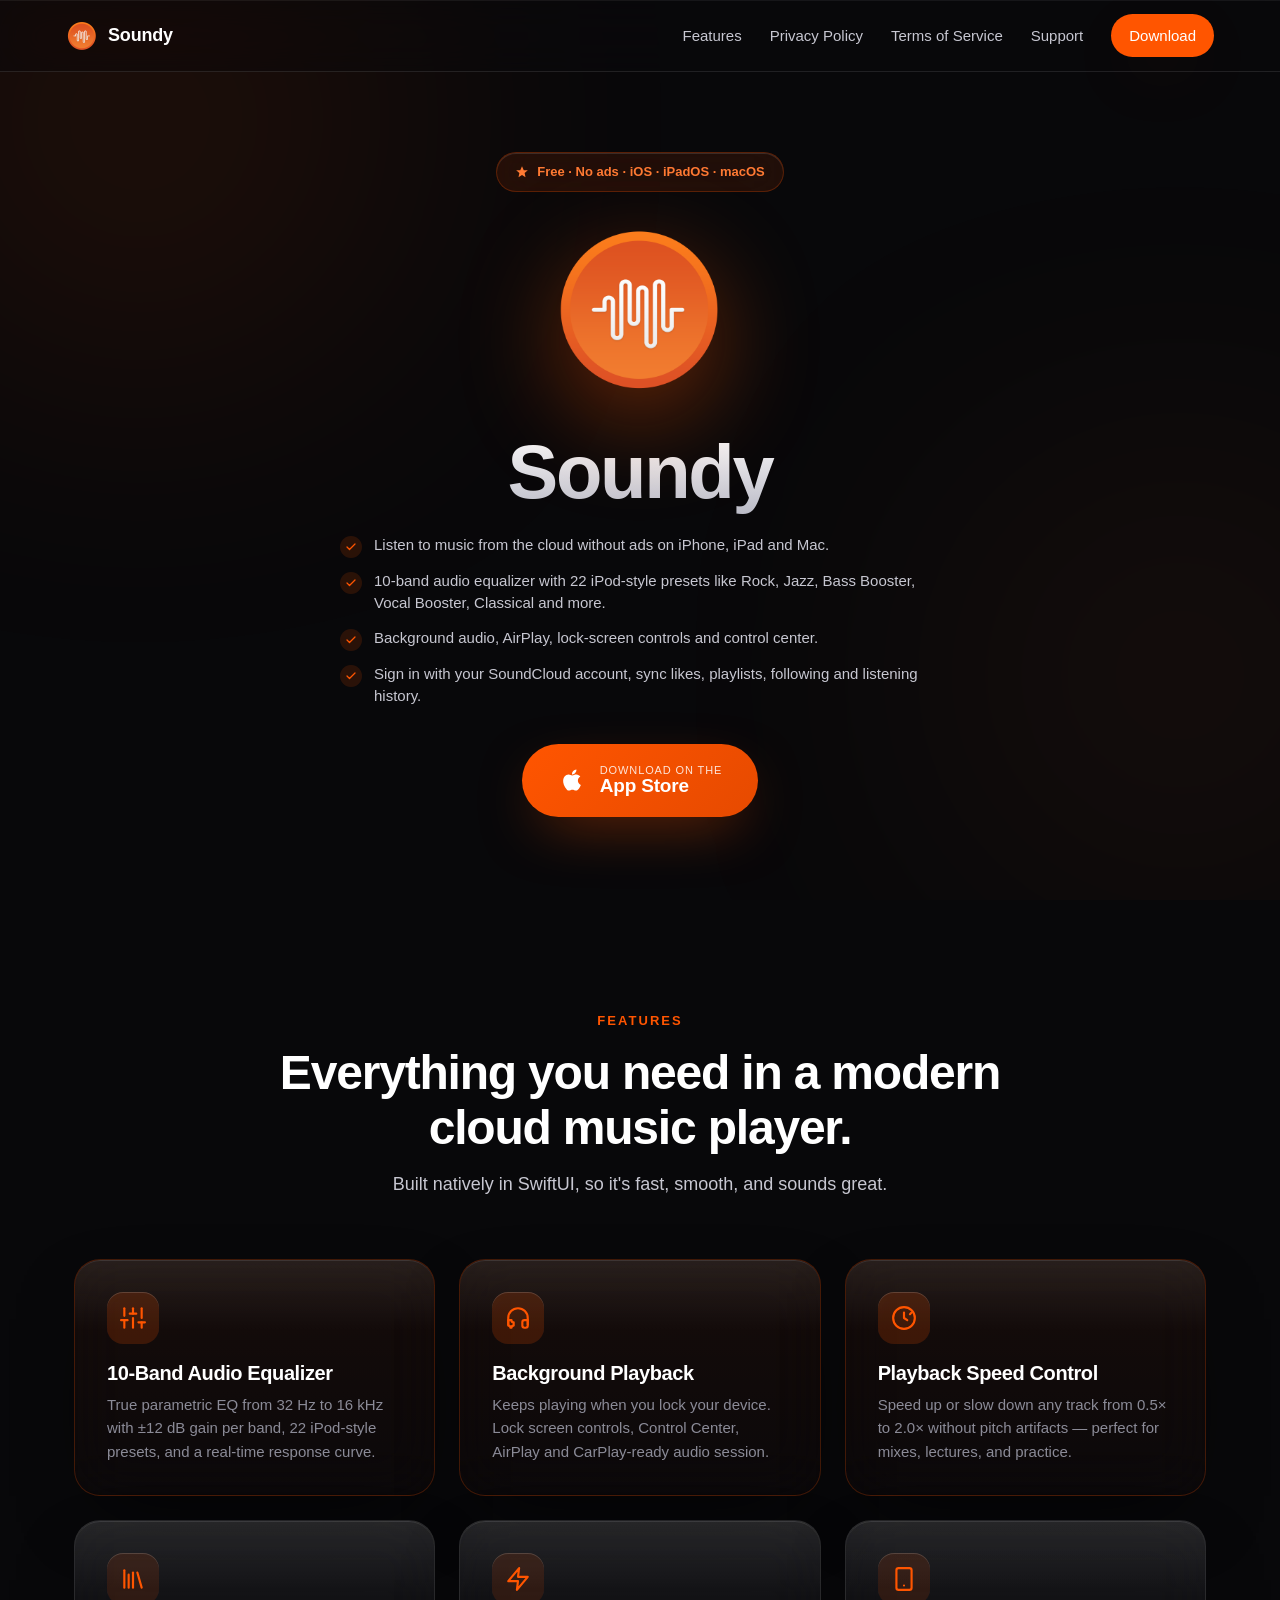
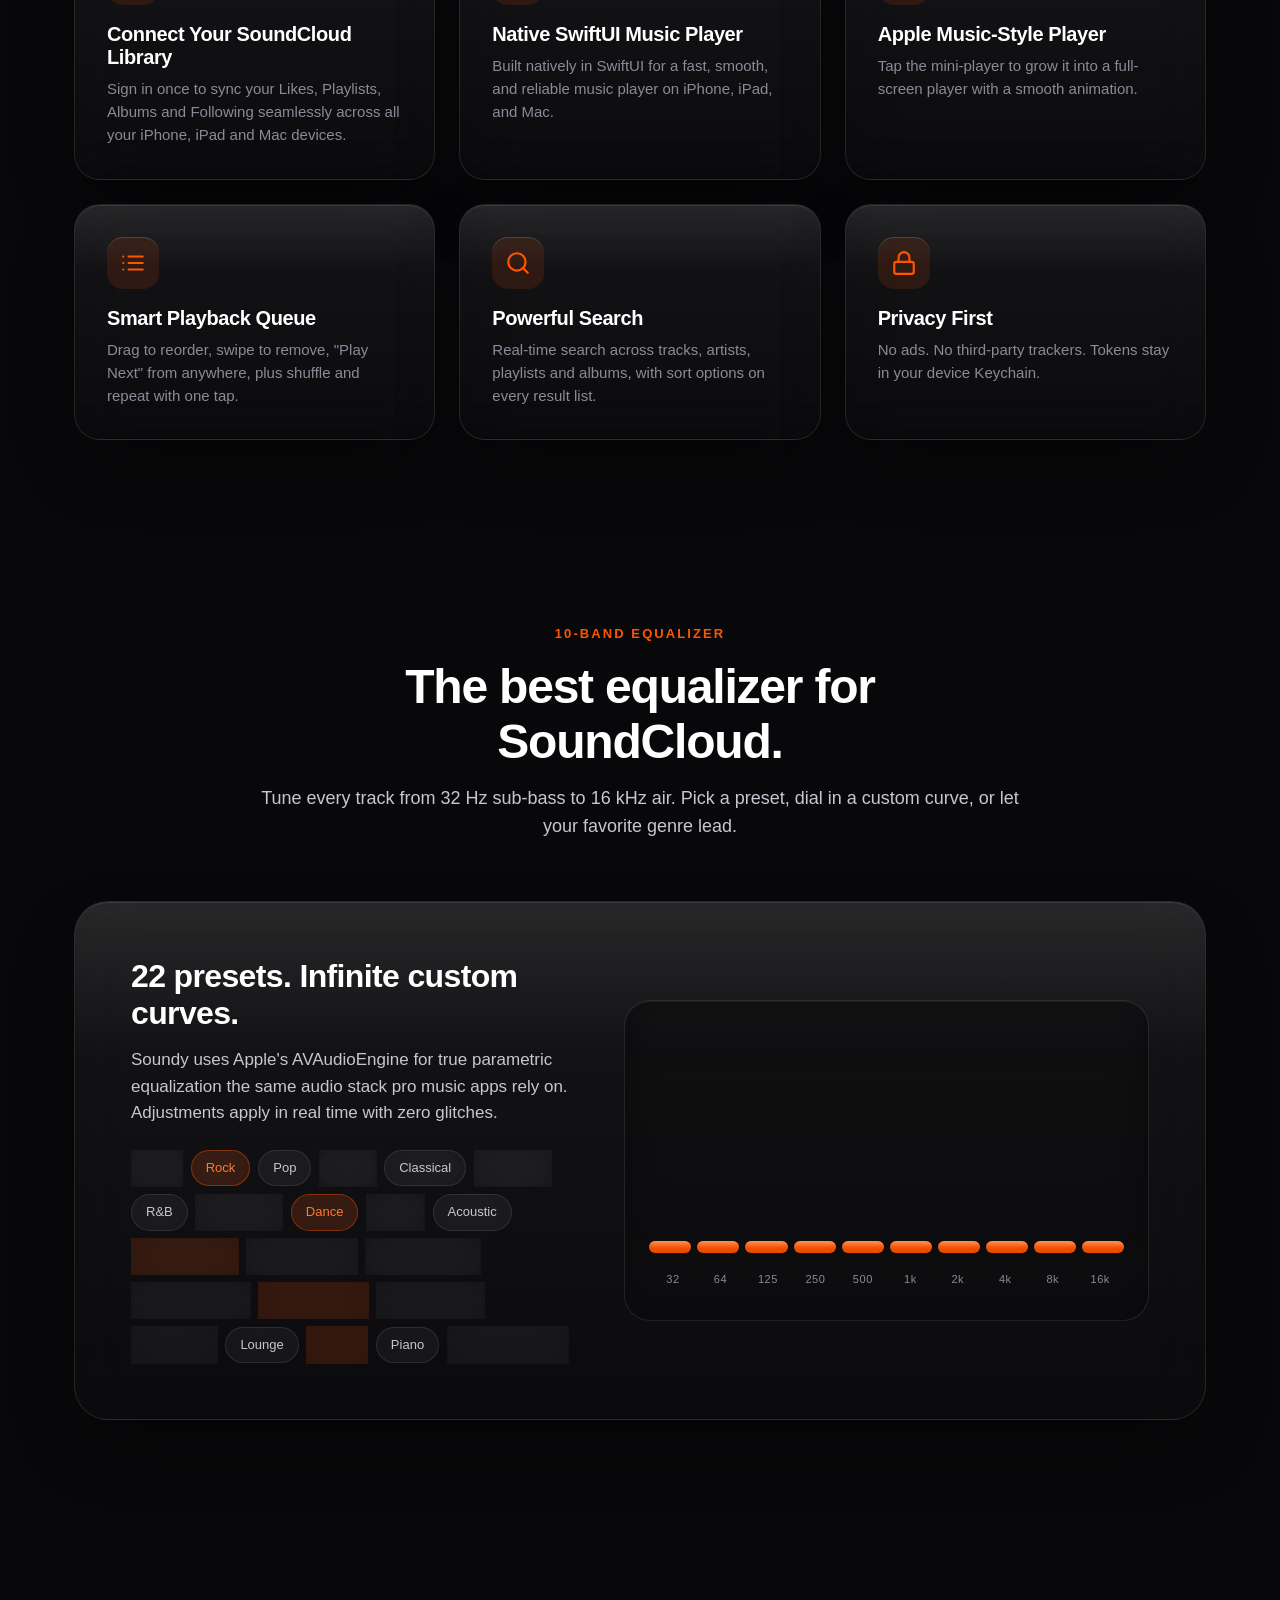
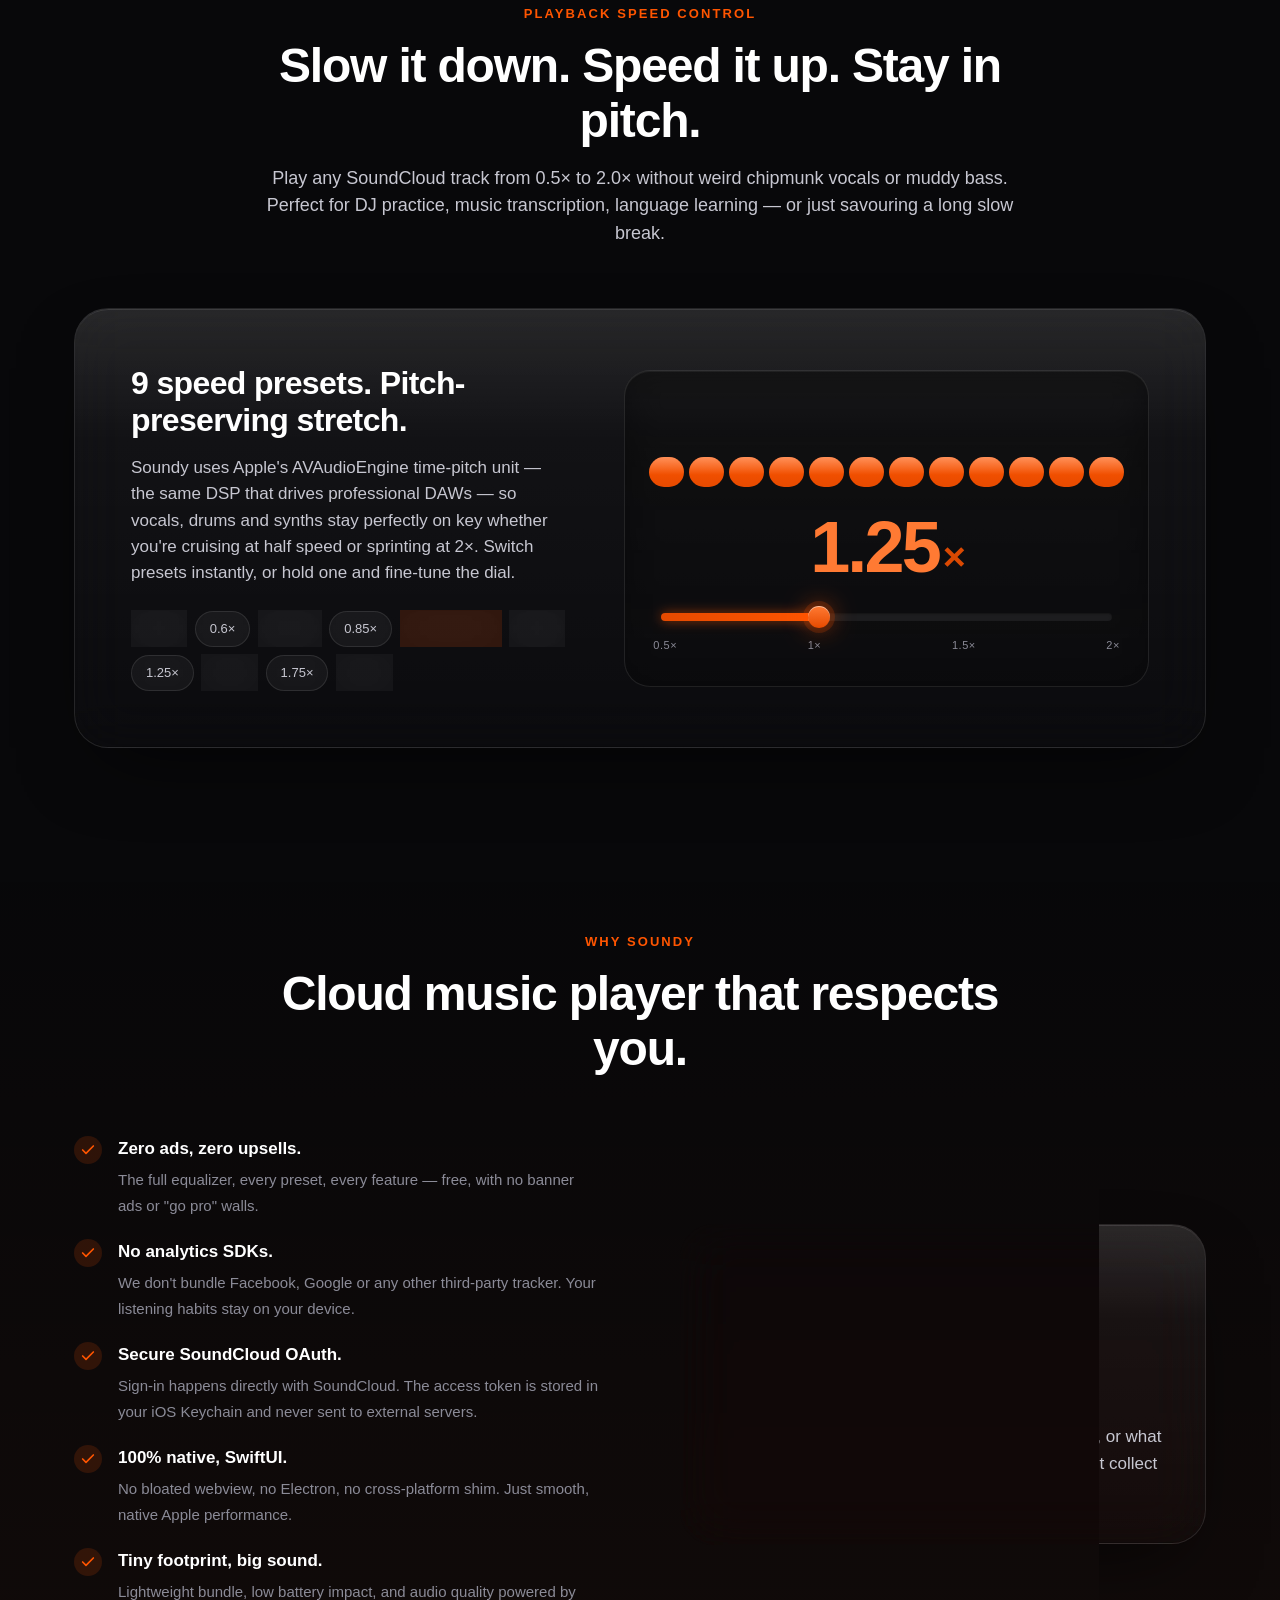
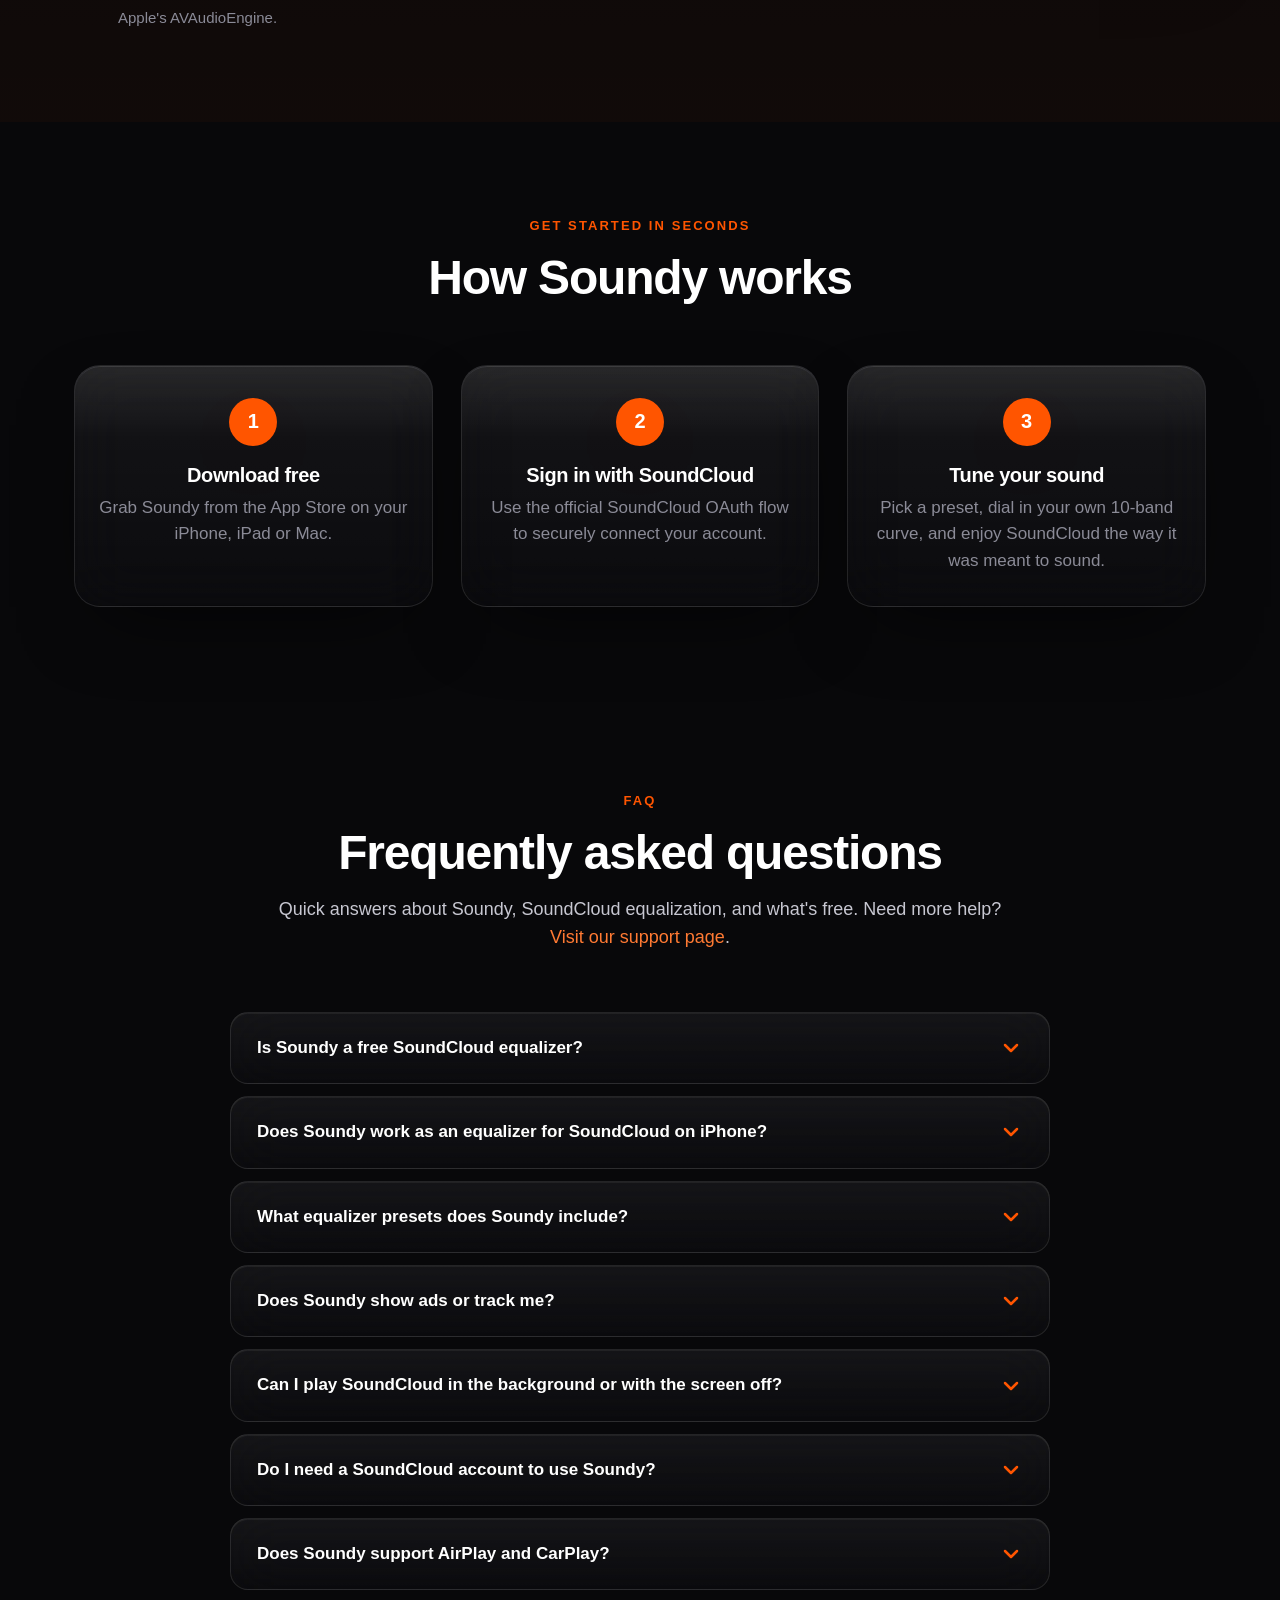
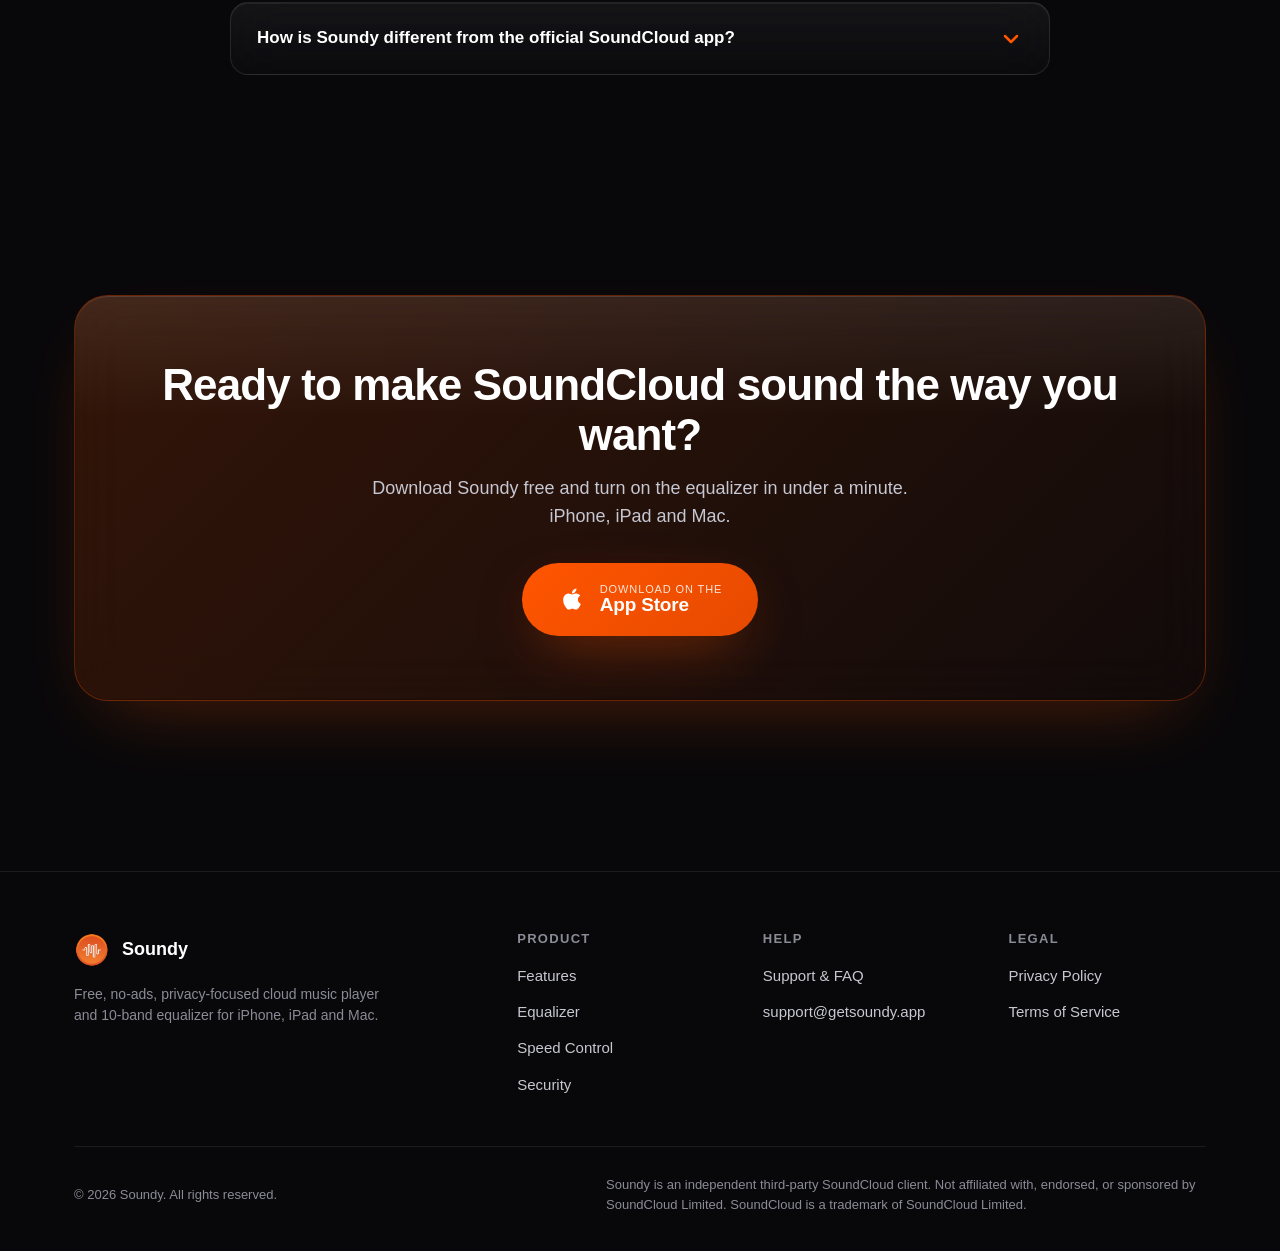
==== commit 0d06505f: "Update index.html minor" ====
--- a/index.html
+++ b/index.html
@@ -220,7 +220,7 @@
       <div class="container">
         <div class="hero-badge">
           <svg width="14" height="14" viewBox="0 0 24 24" fill="currentColor" aria-hidden="true"><path d="M12 2l3 7h7l-5.5 4.5L18 21l-6-4-6 4 1.5-7.5L2 9h7z"/></svg>
-          Free · No ads · iOS · iPadOS · macOS · Liquid Glass
+          Free · No ads · iOS · iPadOS · macOS
         </div>
 
         <img class="hero-icon" src="assets/soundy-icon.png" alt="Soundy — Equalizer for SoundCloud app icon" width="180" height="180" fetchpriority="high" />
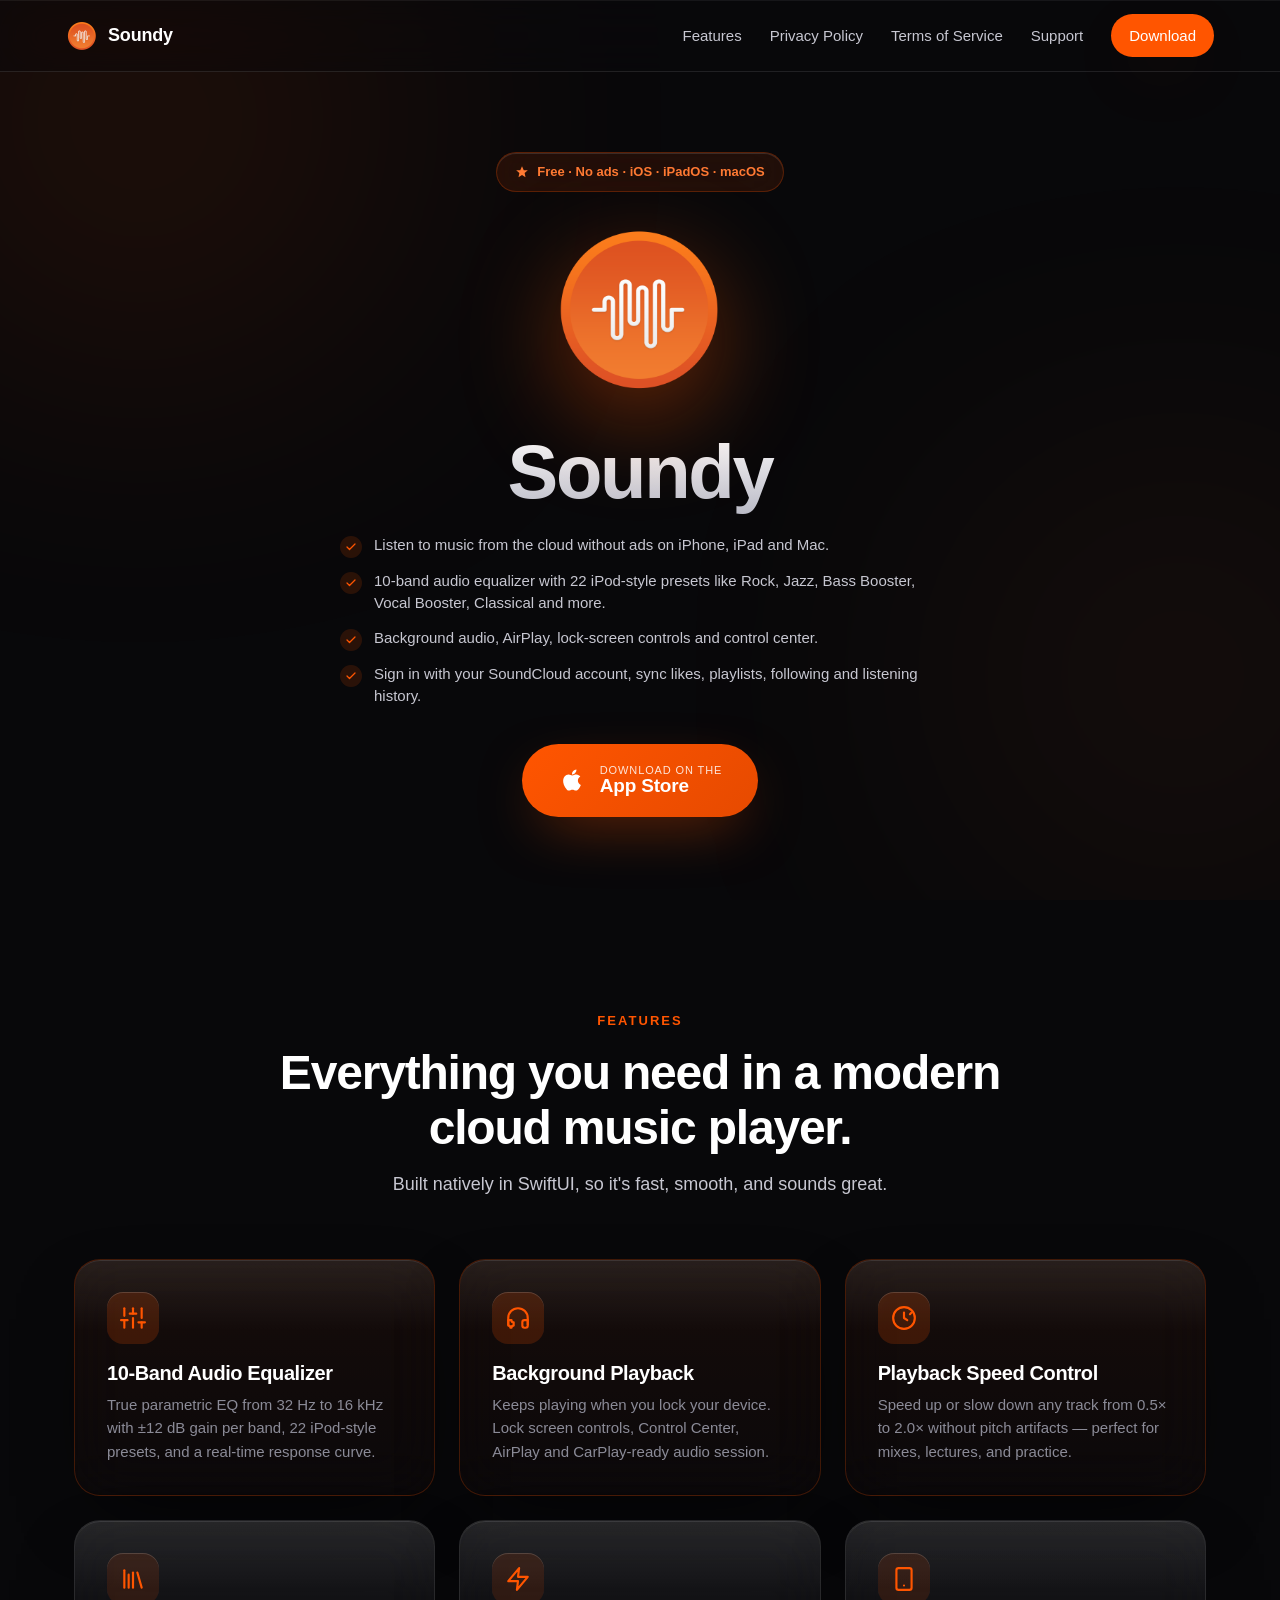
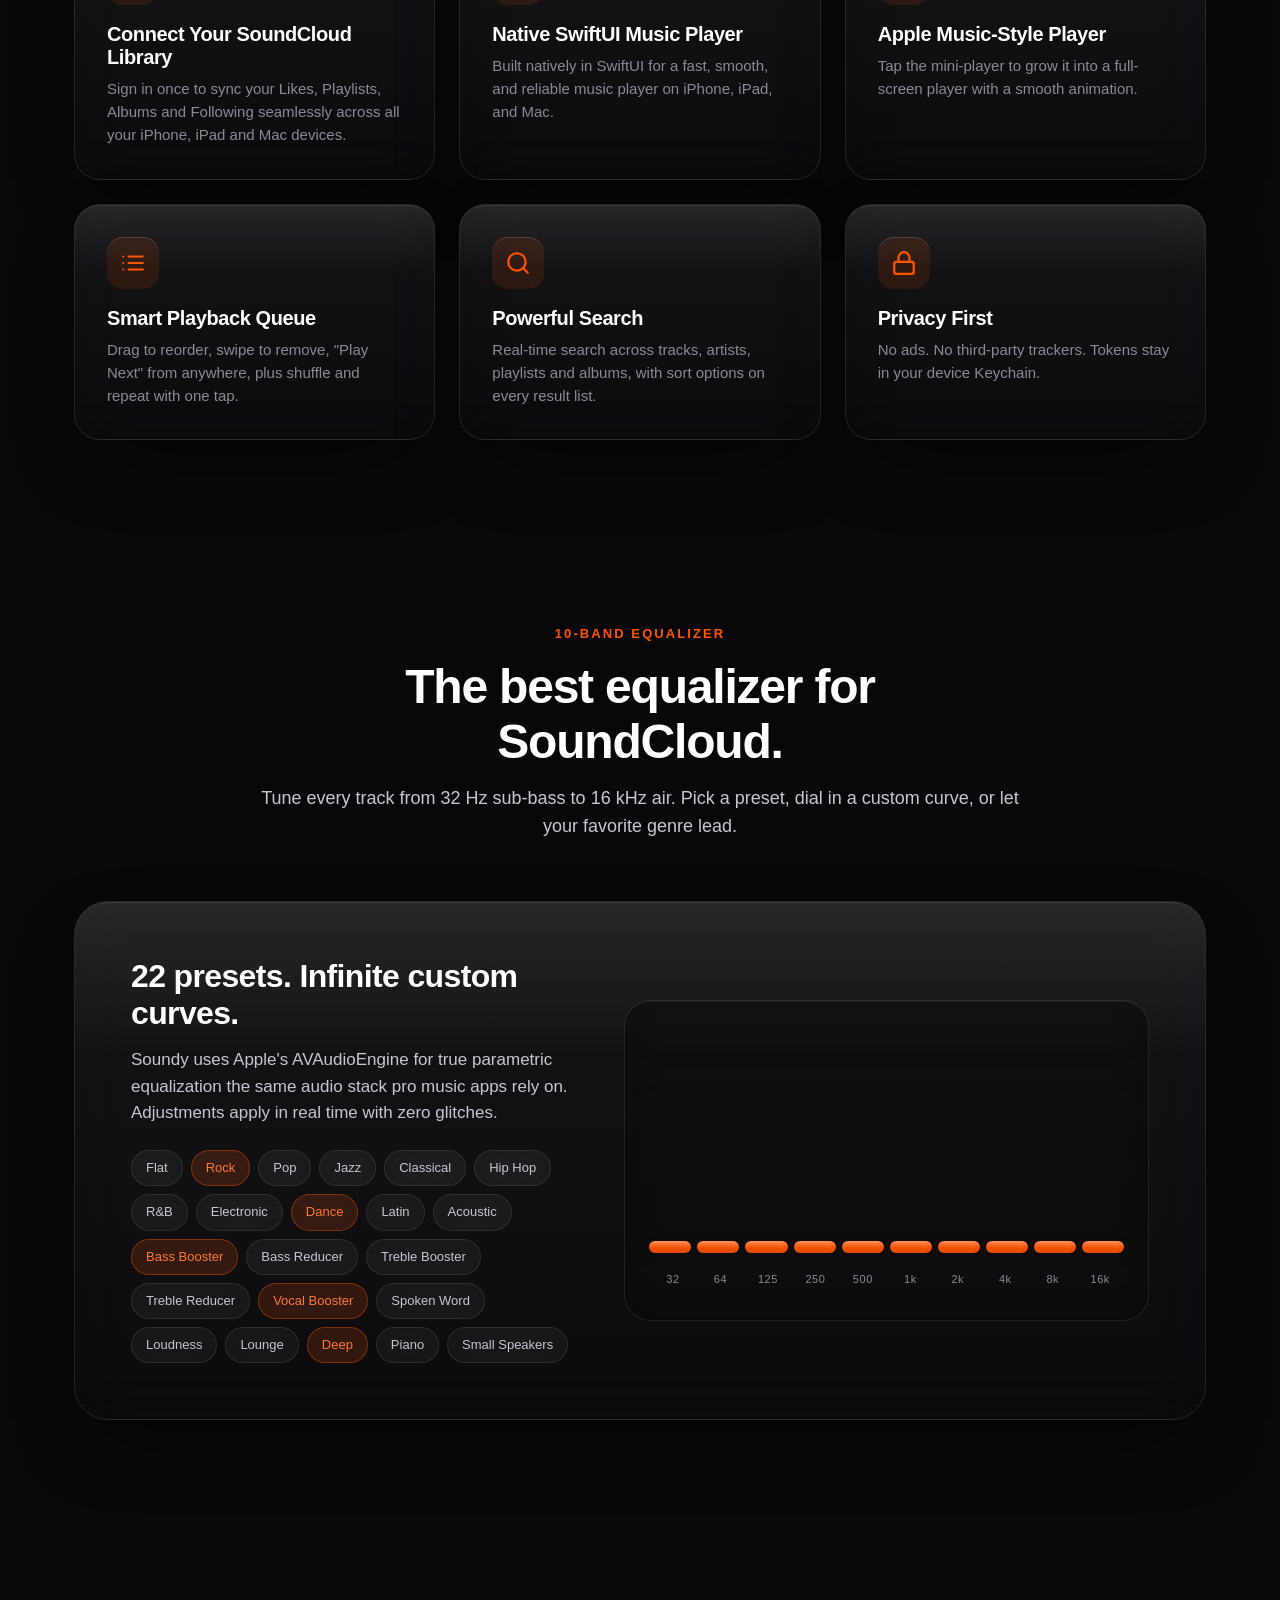
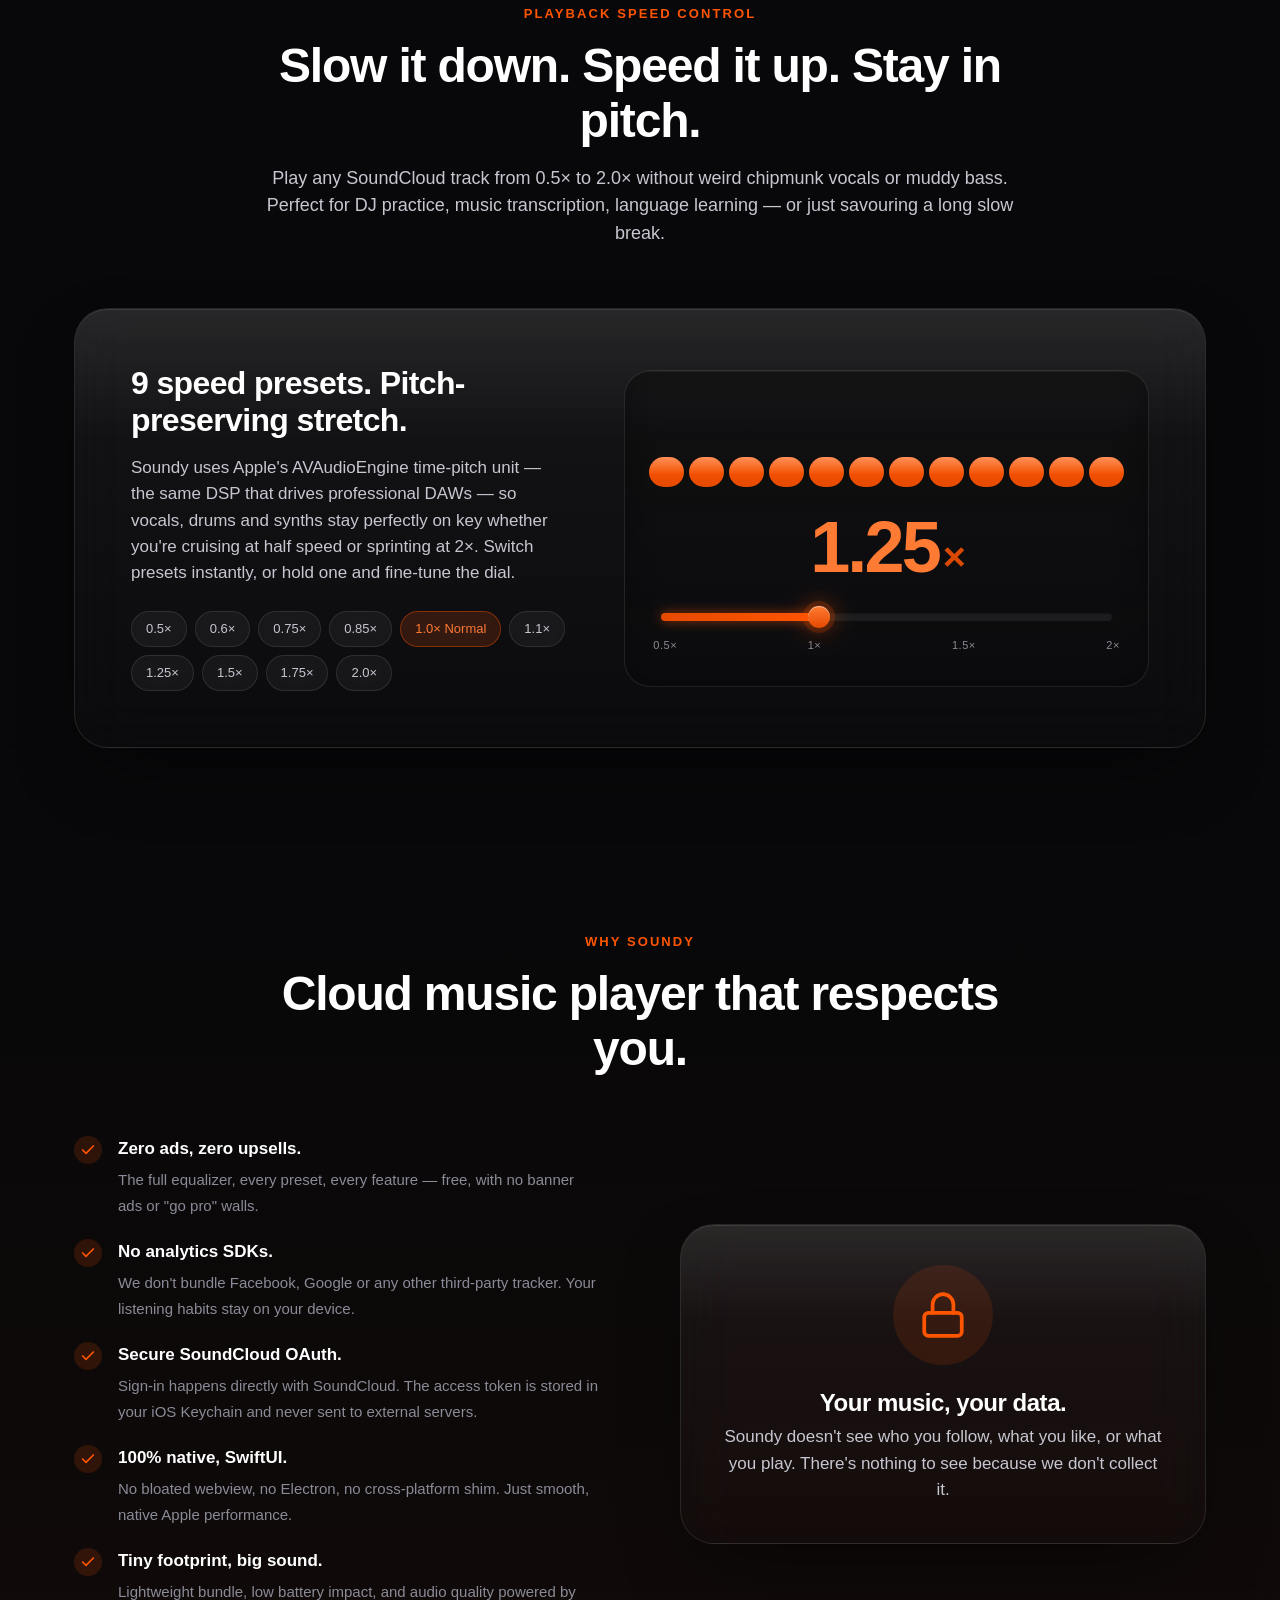
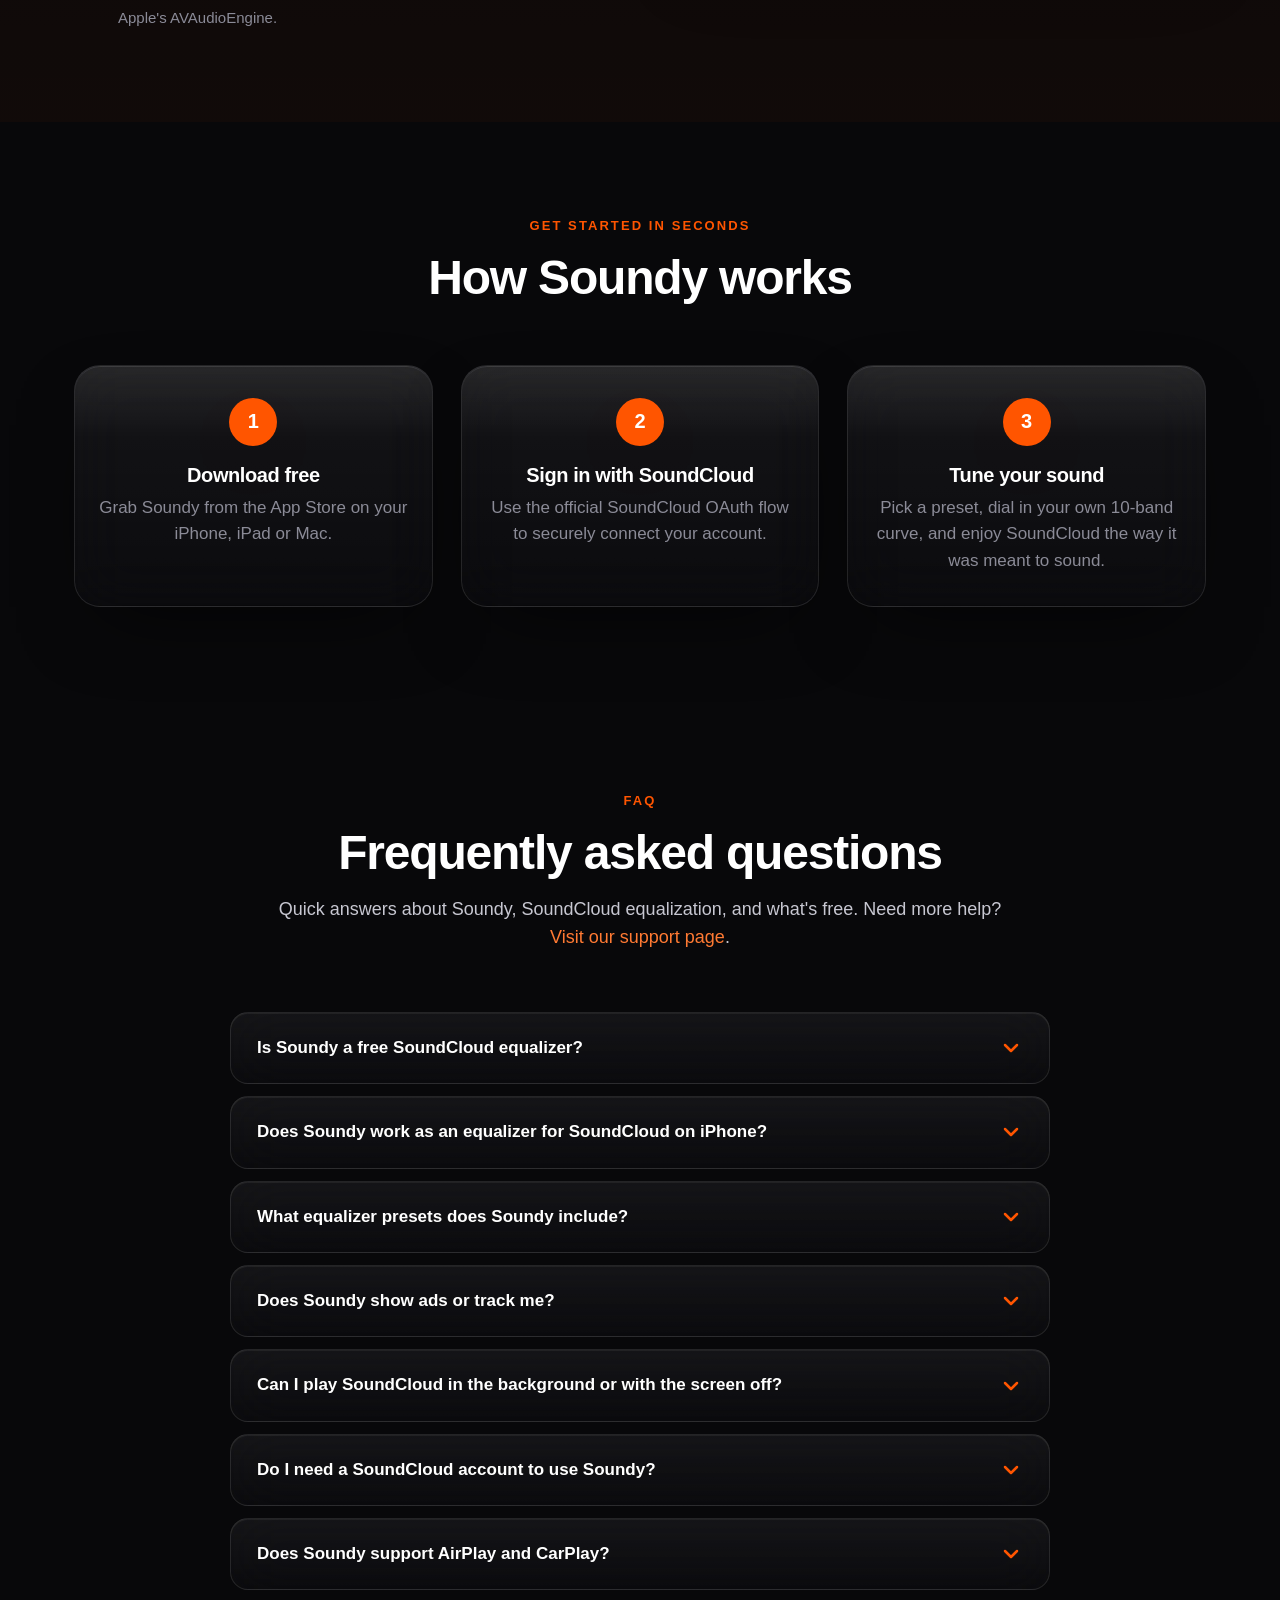
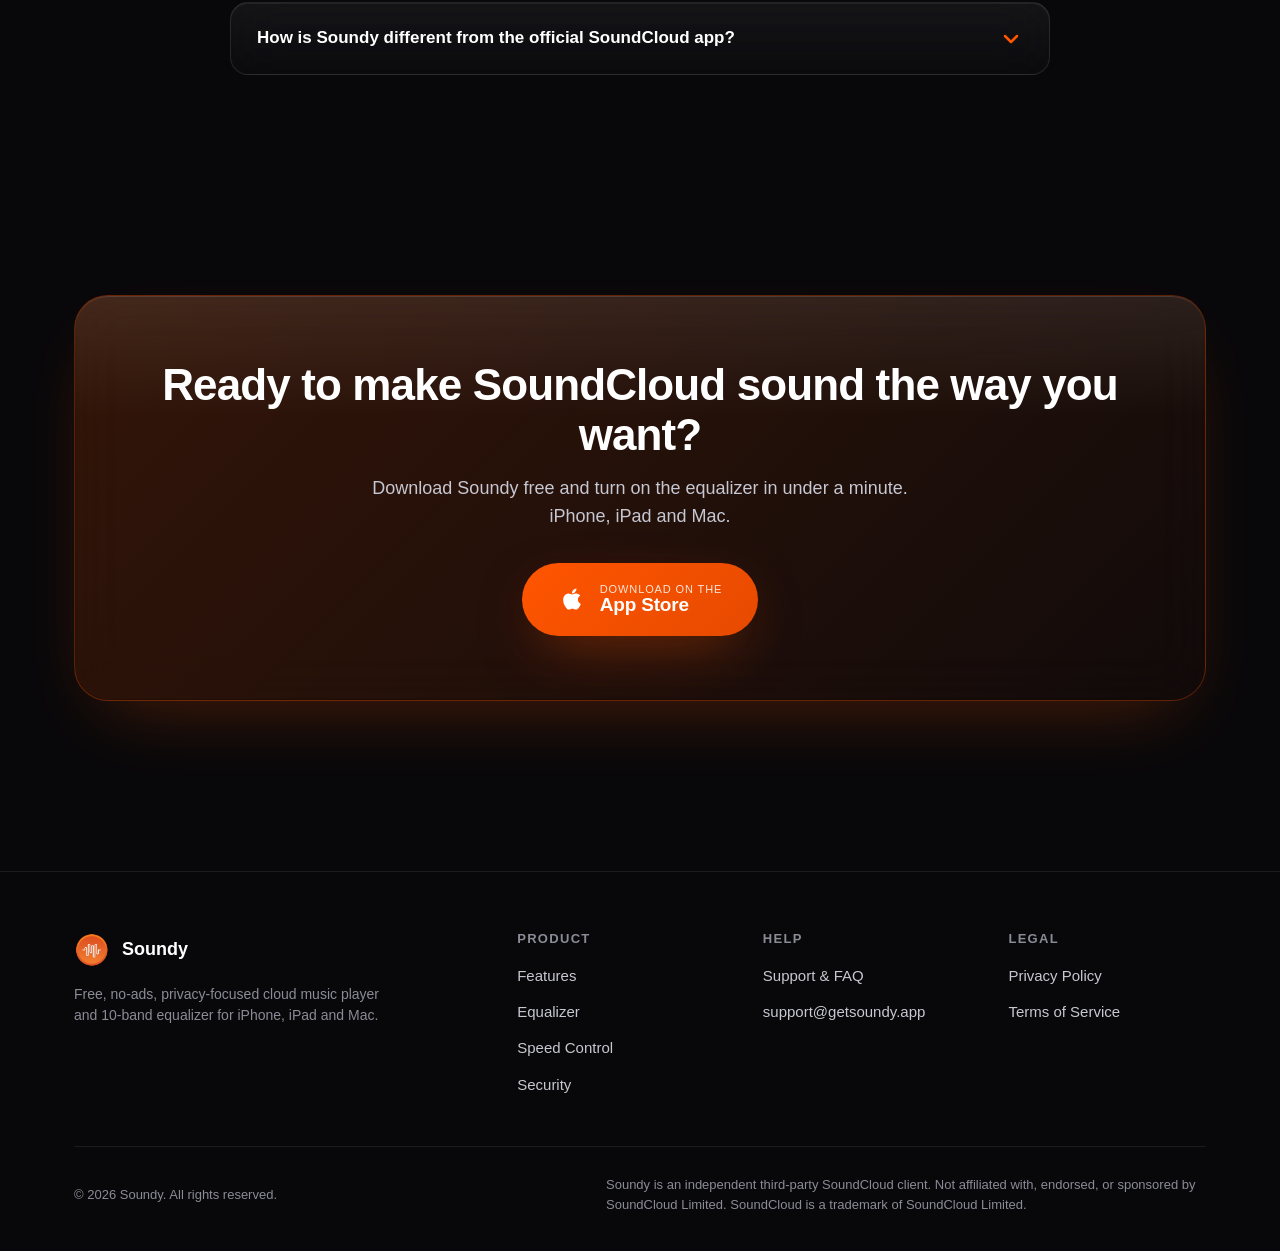
==== commit 87f6ba0e: "Update index.html Soundy: Cloud Music Player & Equalizer for SoundCloud" ====
--- a/index.html
+++ b/index.html
@@ -5,7 +5,7 @@
   <meta name="viewport" content="width=device-width, initial-scale=1, viewport-fit=cover" />
   <meta name="theme-color" content="#ff5500" />
 
-  <title>Soundy — The free SoundCloud client for iPhone, iPad & Mac | Equalizer, no ads, no telemetry</title>
+  <title>Soundy: Cloud Music Player & Equalizer for SoundCloud | Free, no ads, no telemetry</title>
   <meta name="description" content="Soundy is the free SoundCloud client for iPhone, iPad and Mac. Listen without ads, sync your likes and playlists, and tune every track with a 10-band equalizer and 22 iPod-style presets. No telemetry, no paid tier." />
   <meta name="keywords" content="equalizer for soundcloud, soundcloud equalizer, soundcloud equalizer iphone, soundcloud equalizer ios, soundcloud equalizer mac, soundcloud music player, soundcloud client ios, free soundcloud equalizer, no ads soundcloud player, soundcloud bass booster, soundcloud cloud music player, soundcloud EQ app, soundcloud listening app, soundcloud player macOS" />
   <meta name="author" content="Soundy" />
@@ -15,7 +15,7 @@
   <!-- Open Graph -->
   <meta property="og:type" content="website" />
   <meta property="og:site_name" content="Soundy" />
-  <meta property="og:title" content="Soundy — The free SoundCloud client for iPhone, iPad and Mac" />
+  <meta property="og:title" content="Soundy: Cloud Music Player & Equalizer for SoundCloud" />
   <meta property="og:description" content="Listen to SoundCloud without ads. Sync your likes, playlists and following. Tune every track with a 10-band equalizer and 22 iPod-style presets. No telemetry, no paid tier." />
   <meta property="og:url" content="https://getsoundy.app/" />
   <meta property="og:image" content="https://getsoundy.app/assets/soundy-icon.png" />
@@ -25,7 +25,7 @@
 
   <!-- Twitter -->
   <meta name="twitter:card" content="summary_large_image" />
-  <meta name="twitter:title" content="Soundy — The free SoundCloud client for iPhone, iPad and Mac" />
+  <meta name="twitter:title" content="Soundy: Cloud Music Player & Equalizer for SoundCloud" />
   <meta name="twitter:description" content="Listen to SoundCloud without ads on iPhone, iPad and Mac. 10-band equalizer, 22 presets, AirPlay, background audio. No telemetry, no paid tier." />
   <meta name="twitter:image" content="https://getsoundy.app/assets/soundy-icon.png" />
 
@@ -47,7 +47,7 @@
   {
     "@context": "https://schema.org",
     "@type": "MobileApplication",
-    "name": "Soundy — Cloud Music Player + EQ for SoundCloud",
+    "name": "Soundy: Cloud Music Player & Equalizer for SoundCloud",
     "alternateName": ["Soundy", "Soundy Equalizer", "Soundy for SoundCloud"],
     "operatingSystem": "iOS 17, iPadOS 17, macOS",
     "applicationCategory": "MusicApplication",
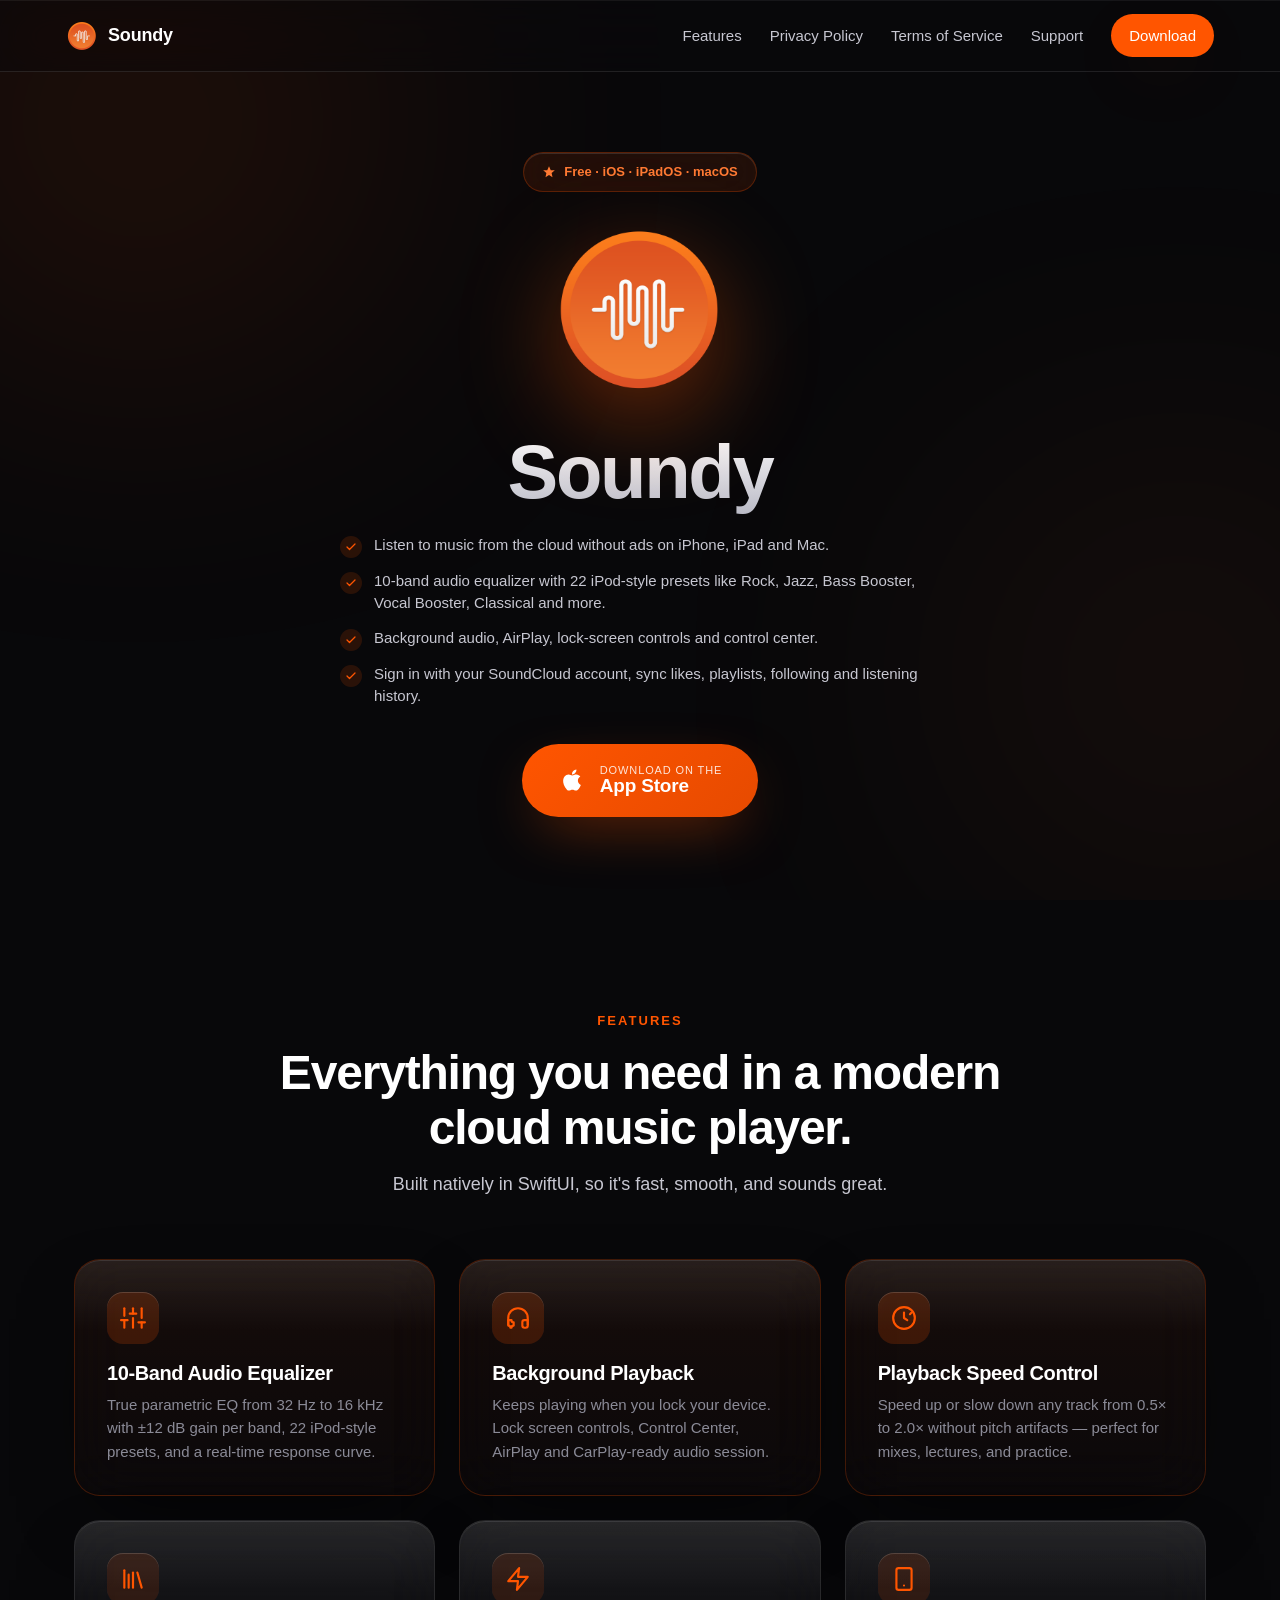
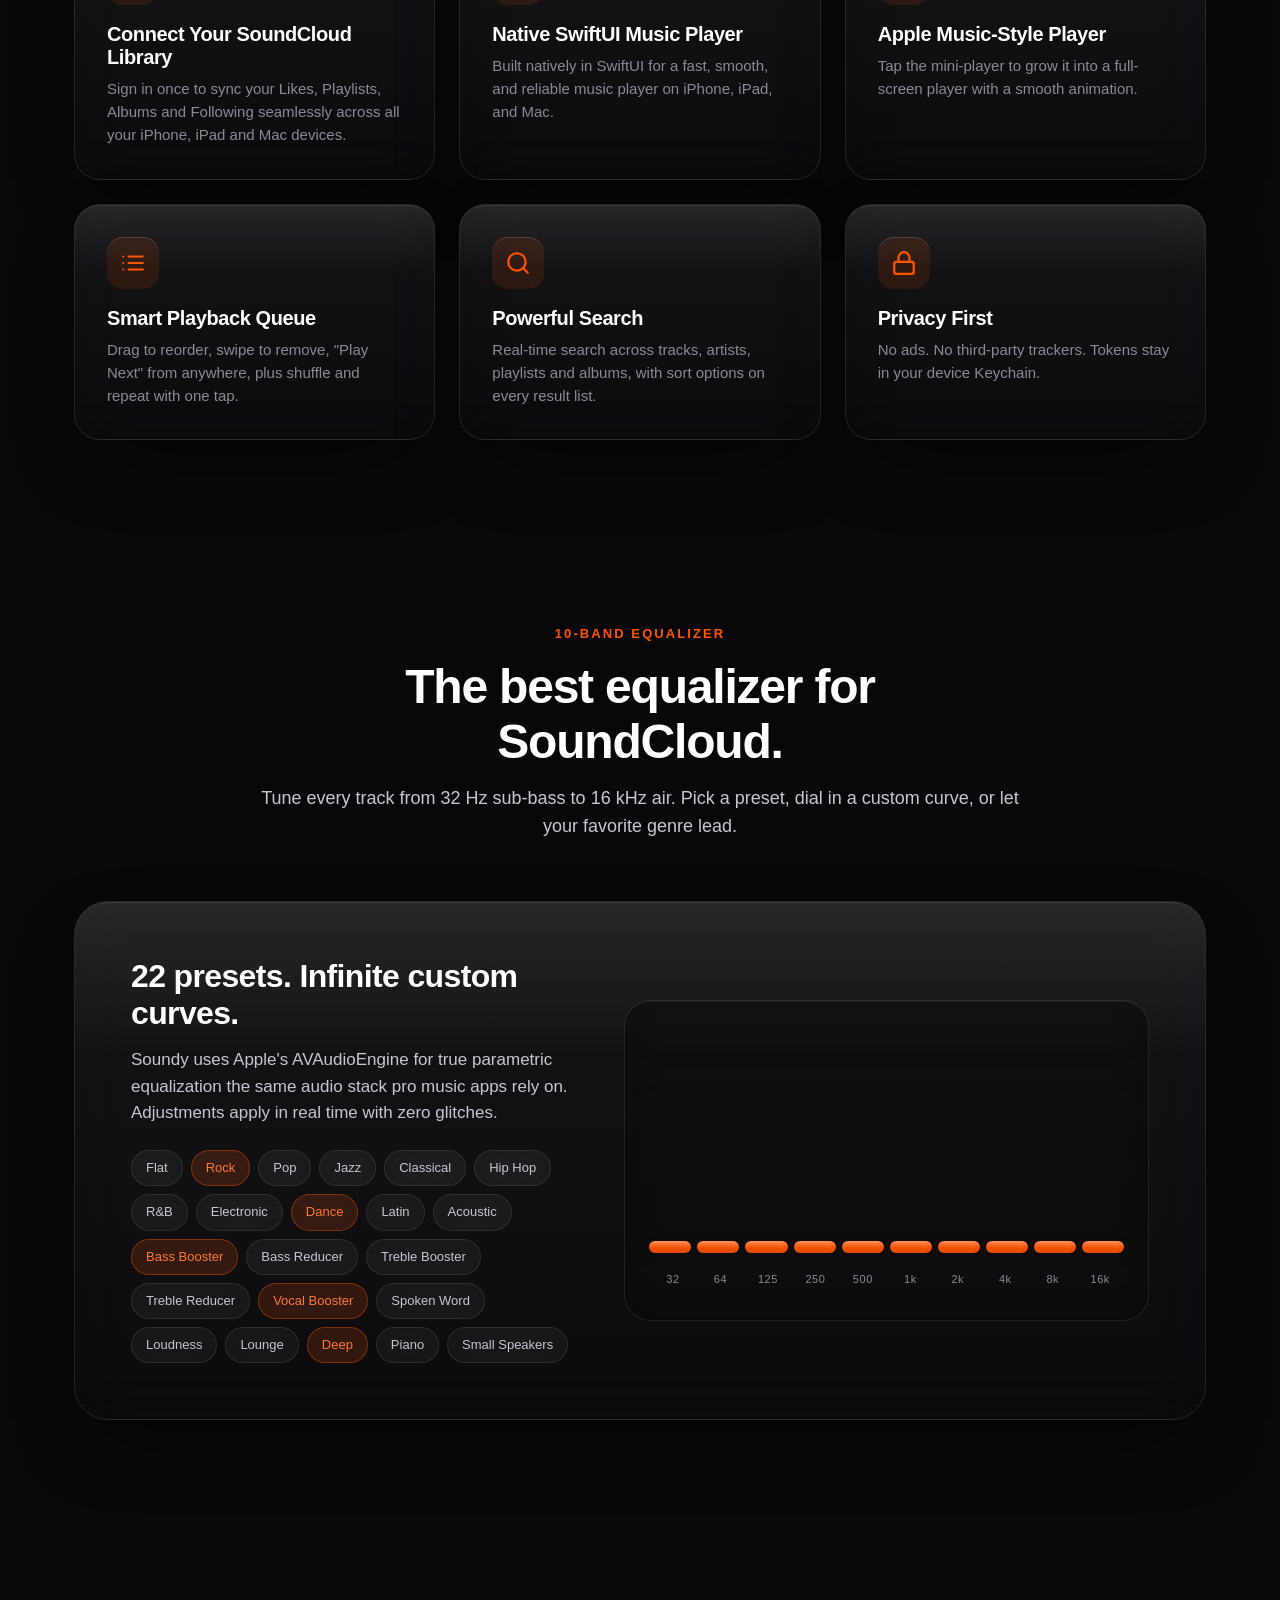
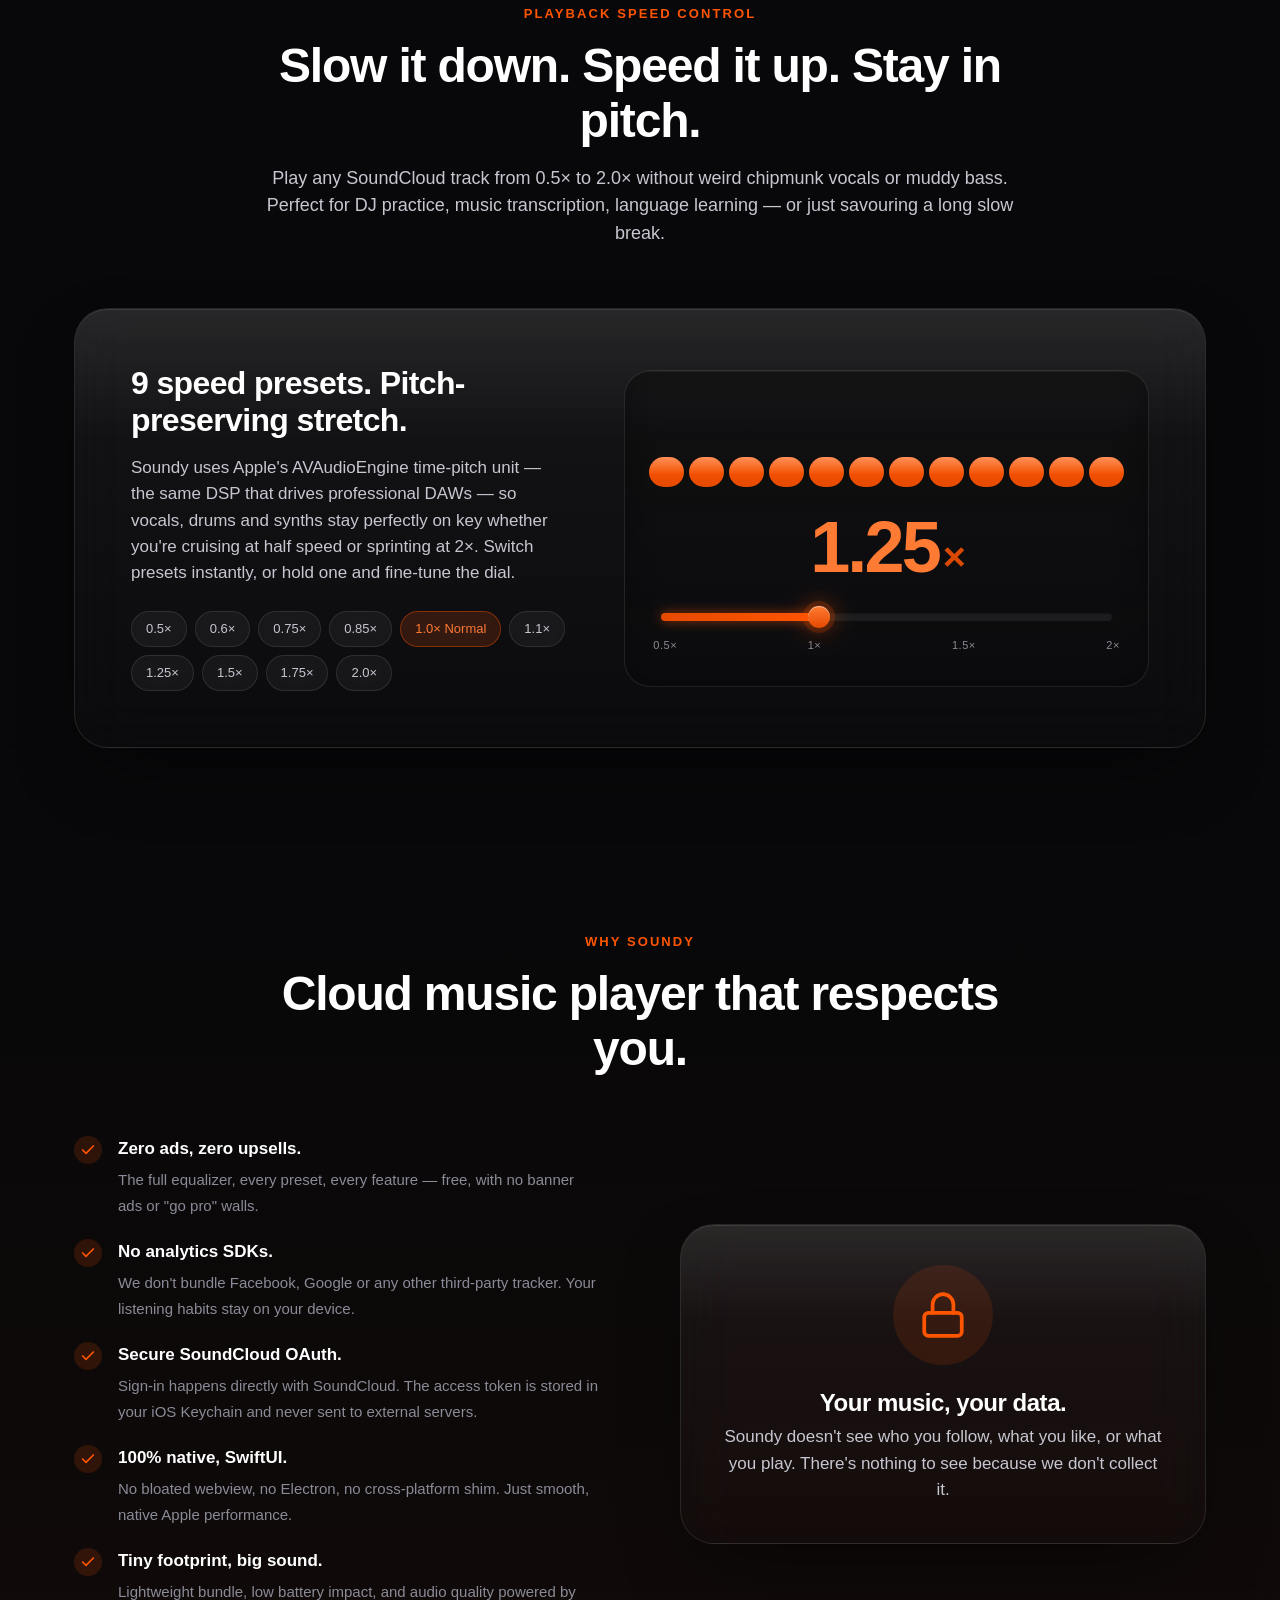
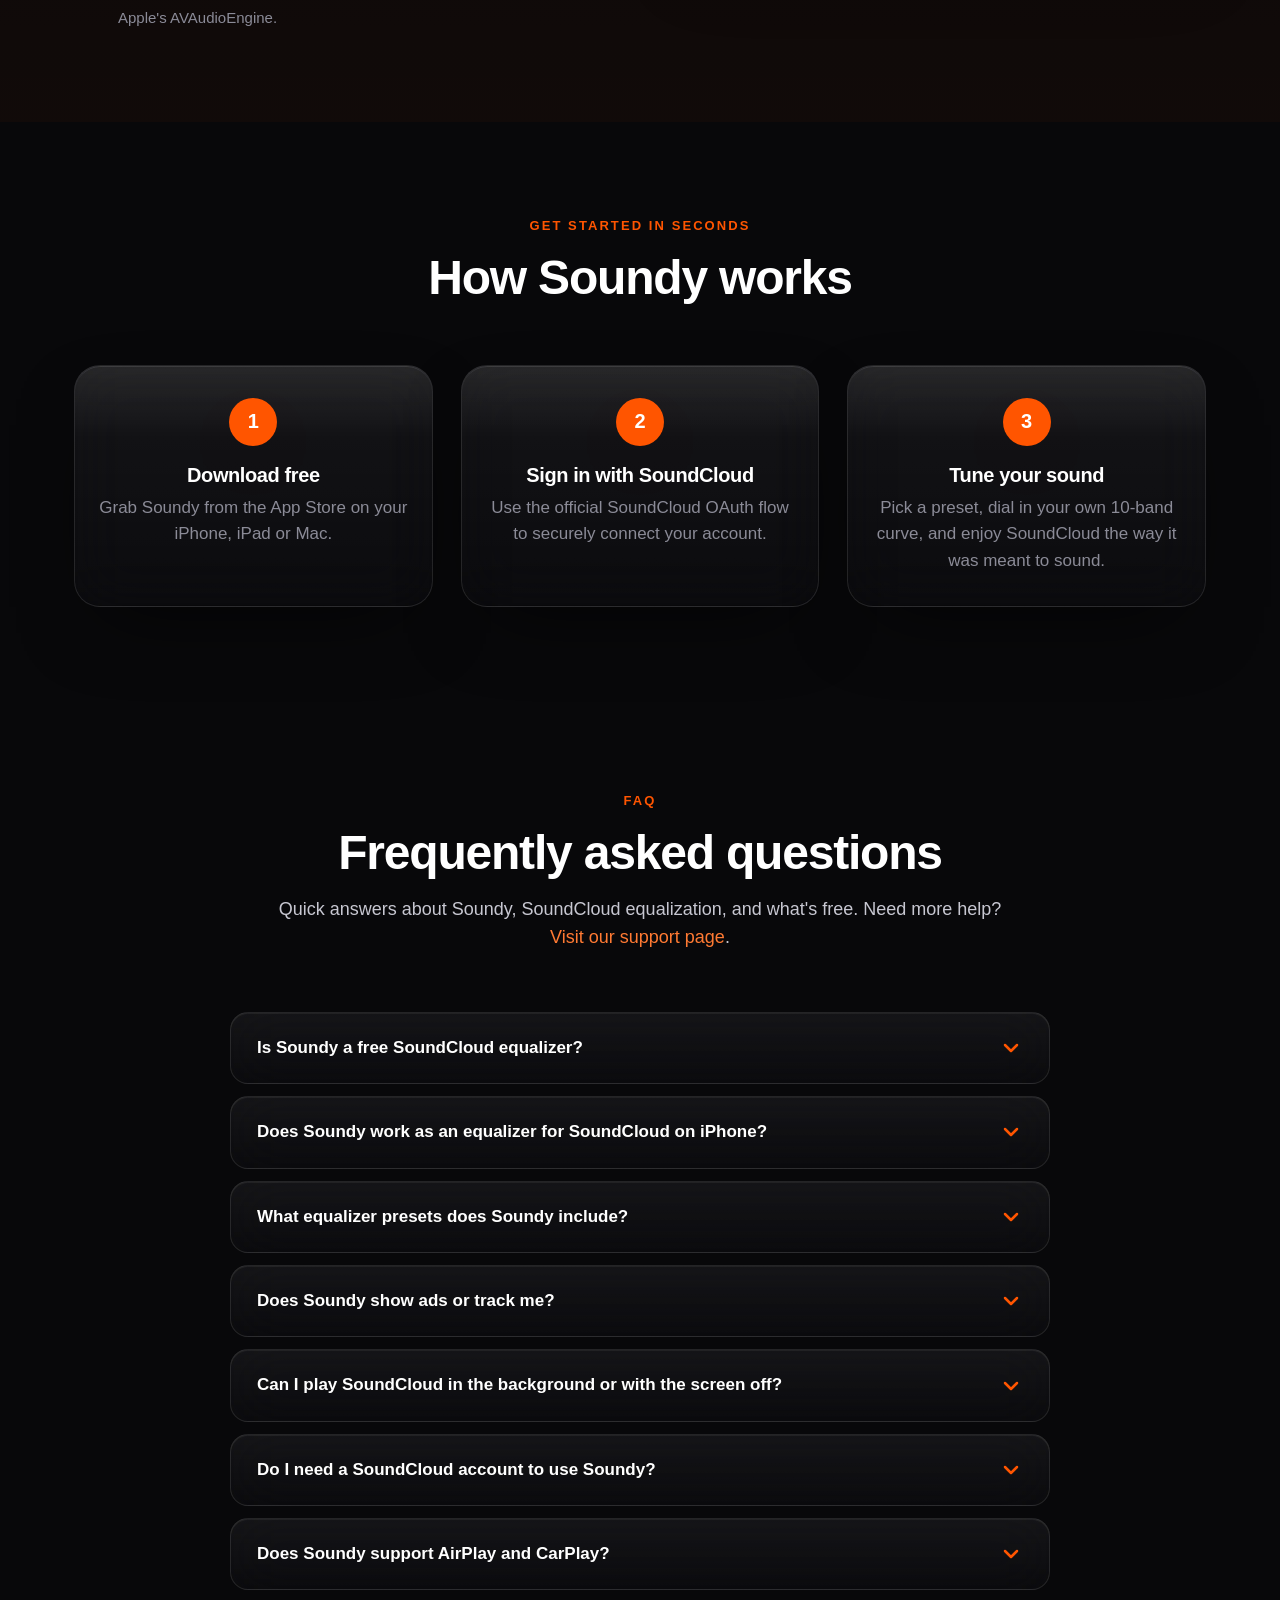
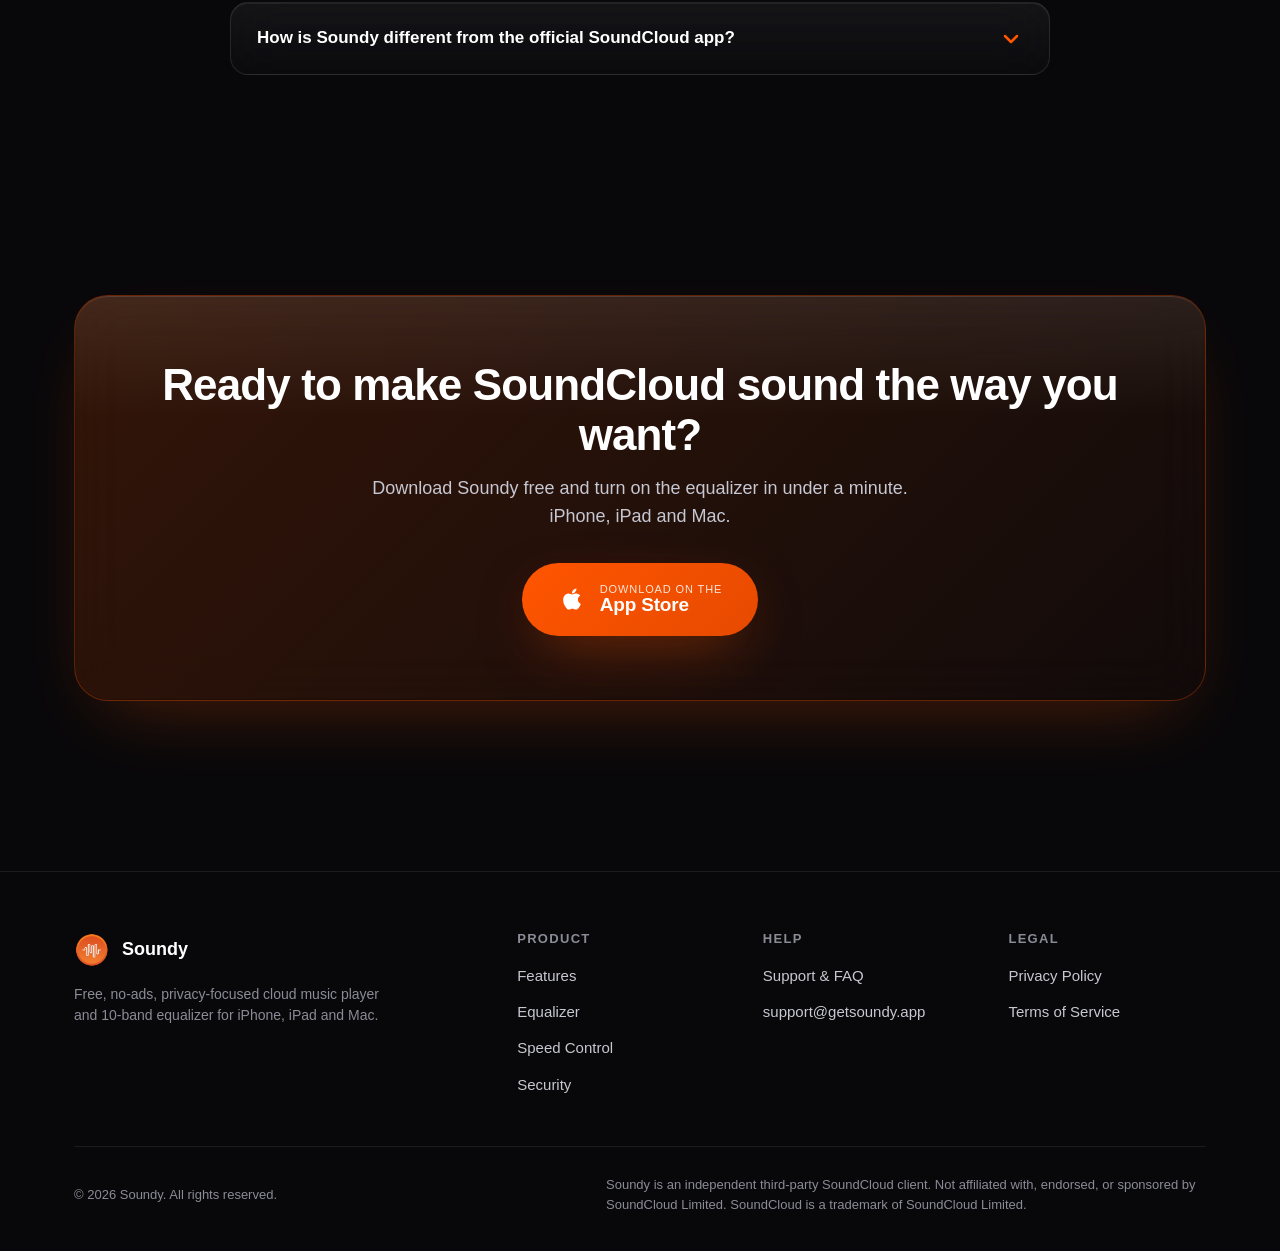
==== commit 0b8f39b7: "Update index.html minor" ====
--- a/index.html
+++ b/index.html
@@ -220,7 +220,7 @@
       <div class="container">
         <div class="hero-badge">
           <svg width="14" height="14" viewBox="0 0 24 24" fill="currentColor" aria-hidden="true"><path d="M12 2l3 7h7l-5.5 4.5L18 21l-6-4-6 4 1.5-7.5L2 9h7z"/></svg>
-          Free · No ads · iOS · iPadOS · macOS
+          Free · iOS · iPadOS · macOS
         </div>
 
         <img class="hero-icon" src="assets/soundy-icon.png" alt="Soundy — Equalizer for SoundCloud app icon" width="180" height="180" fetchpriority="high" />
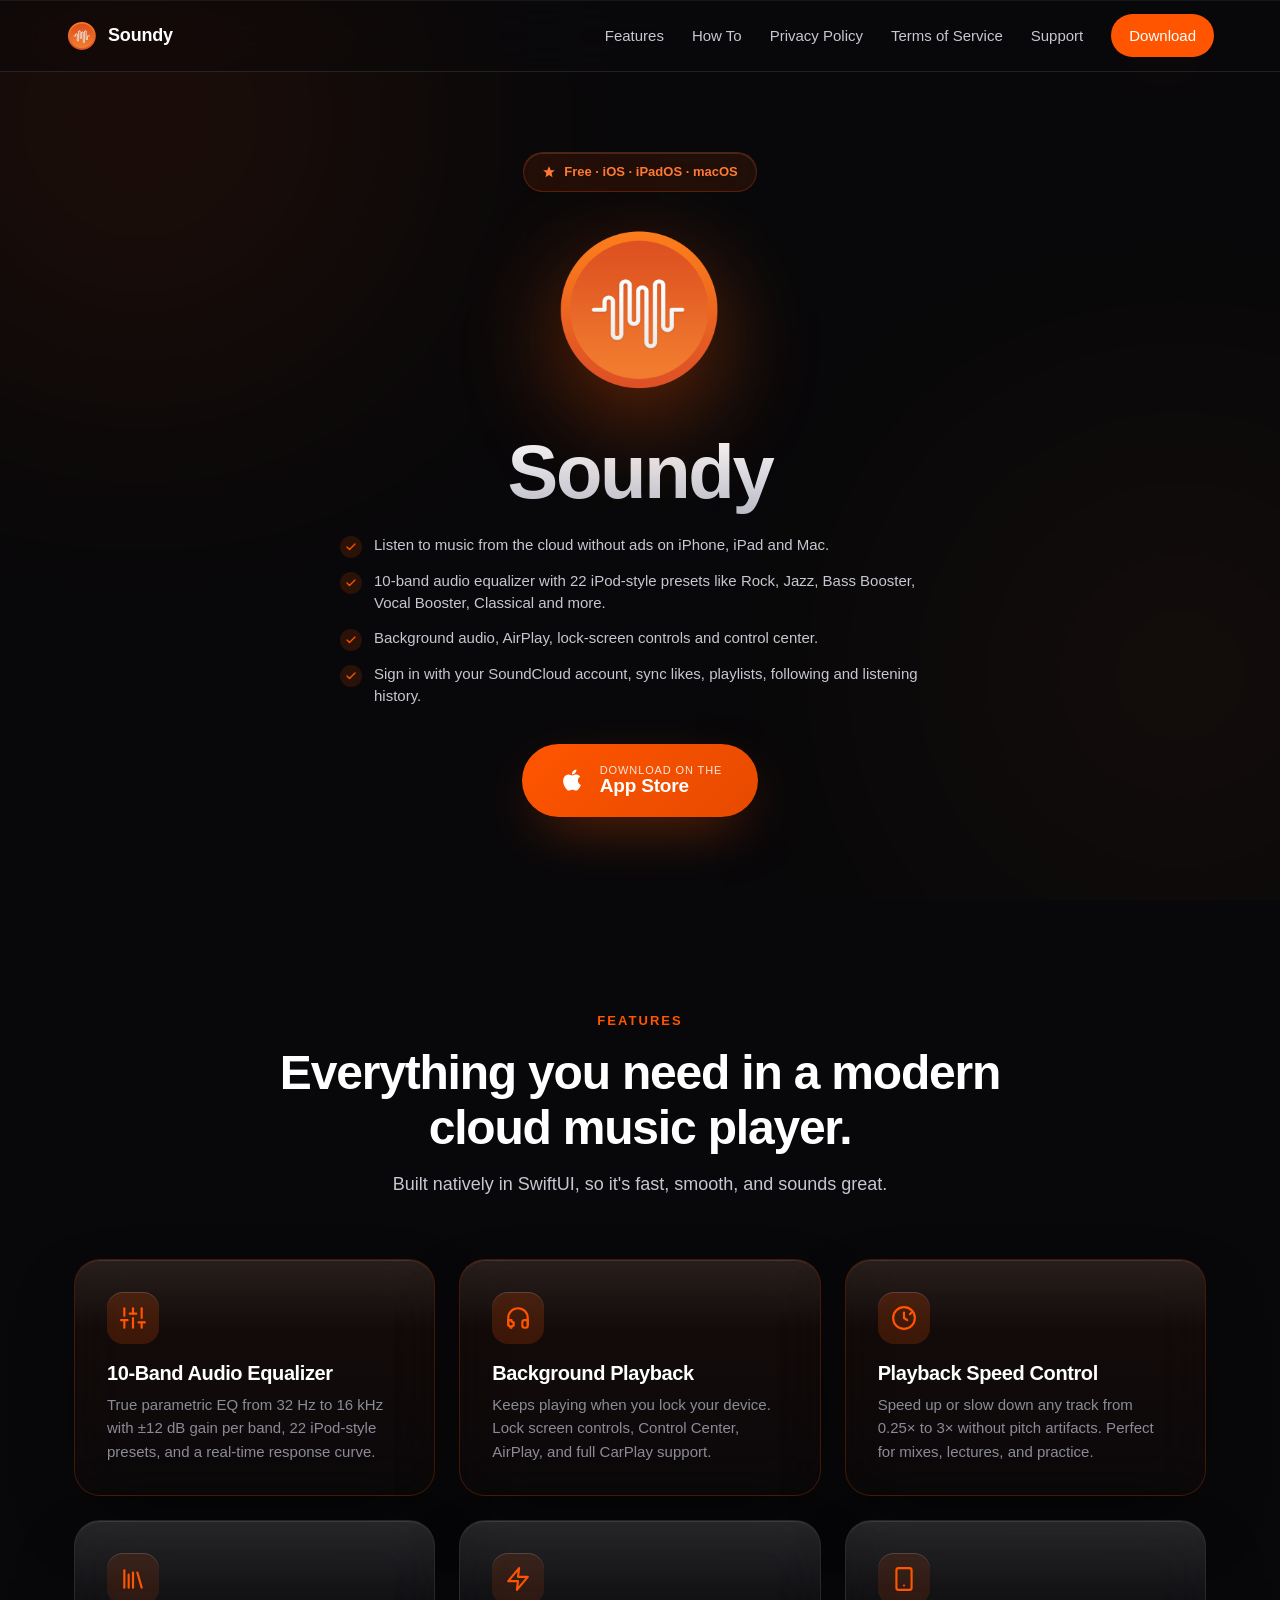
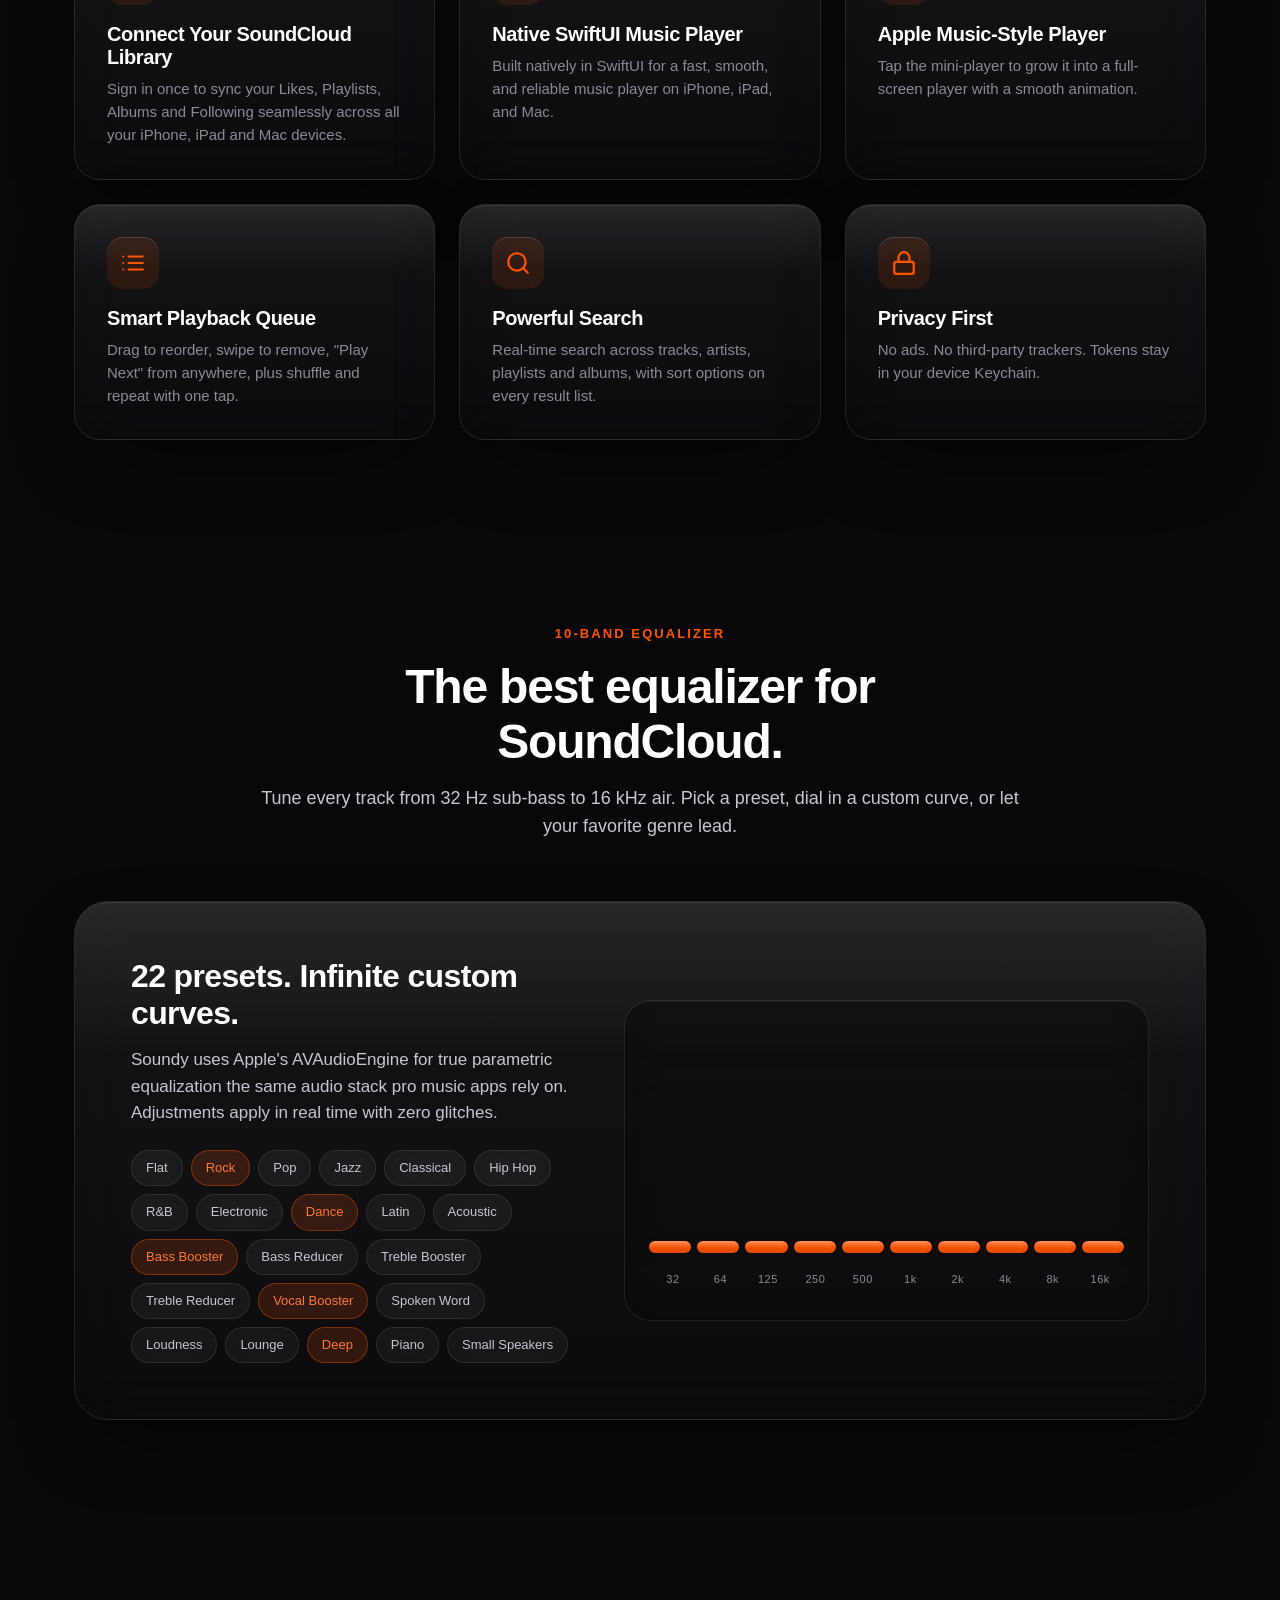
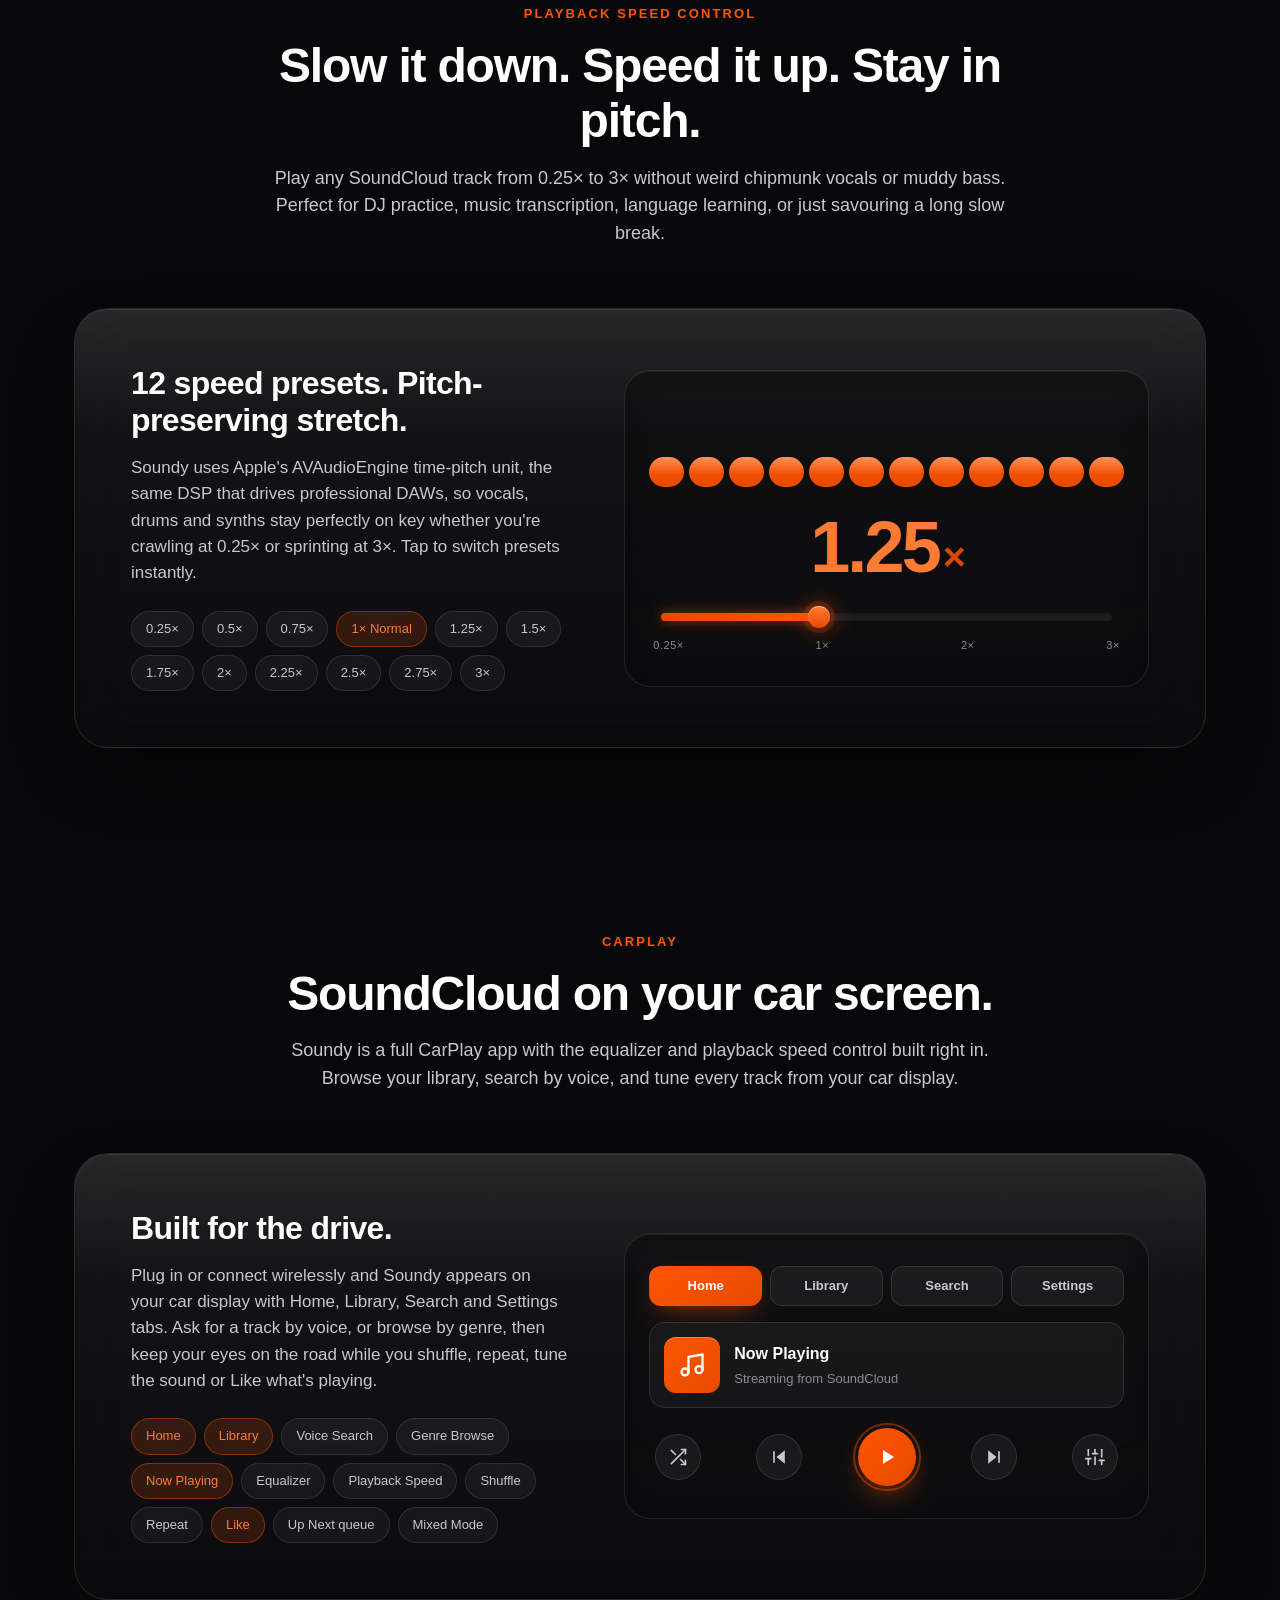
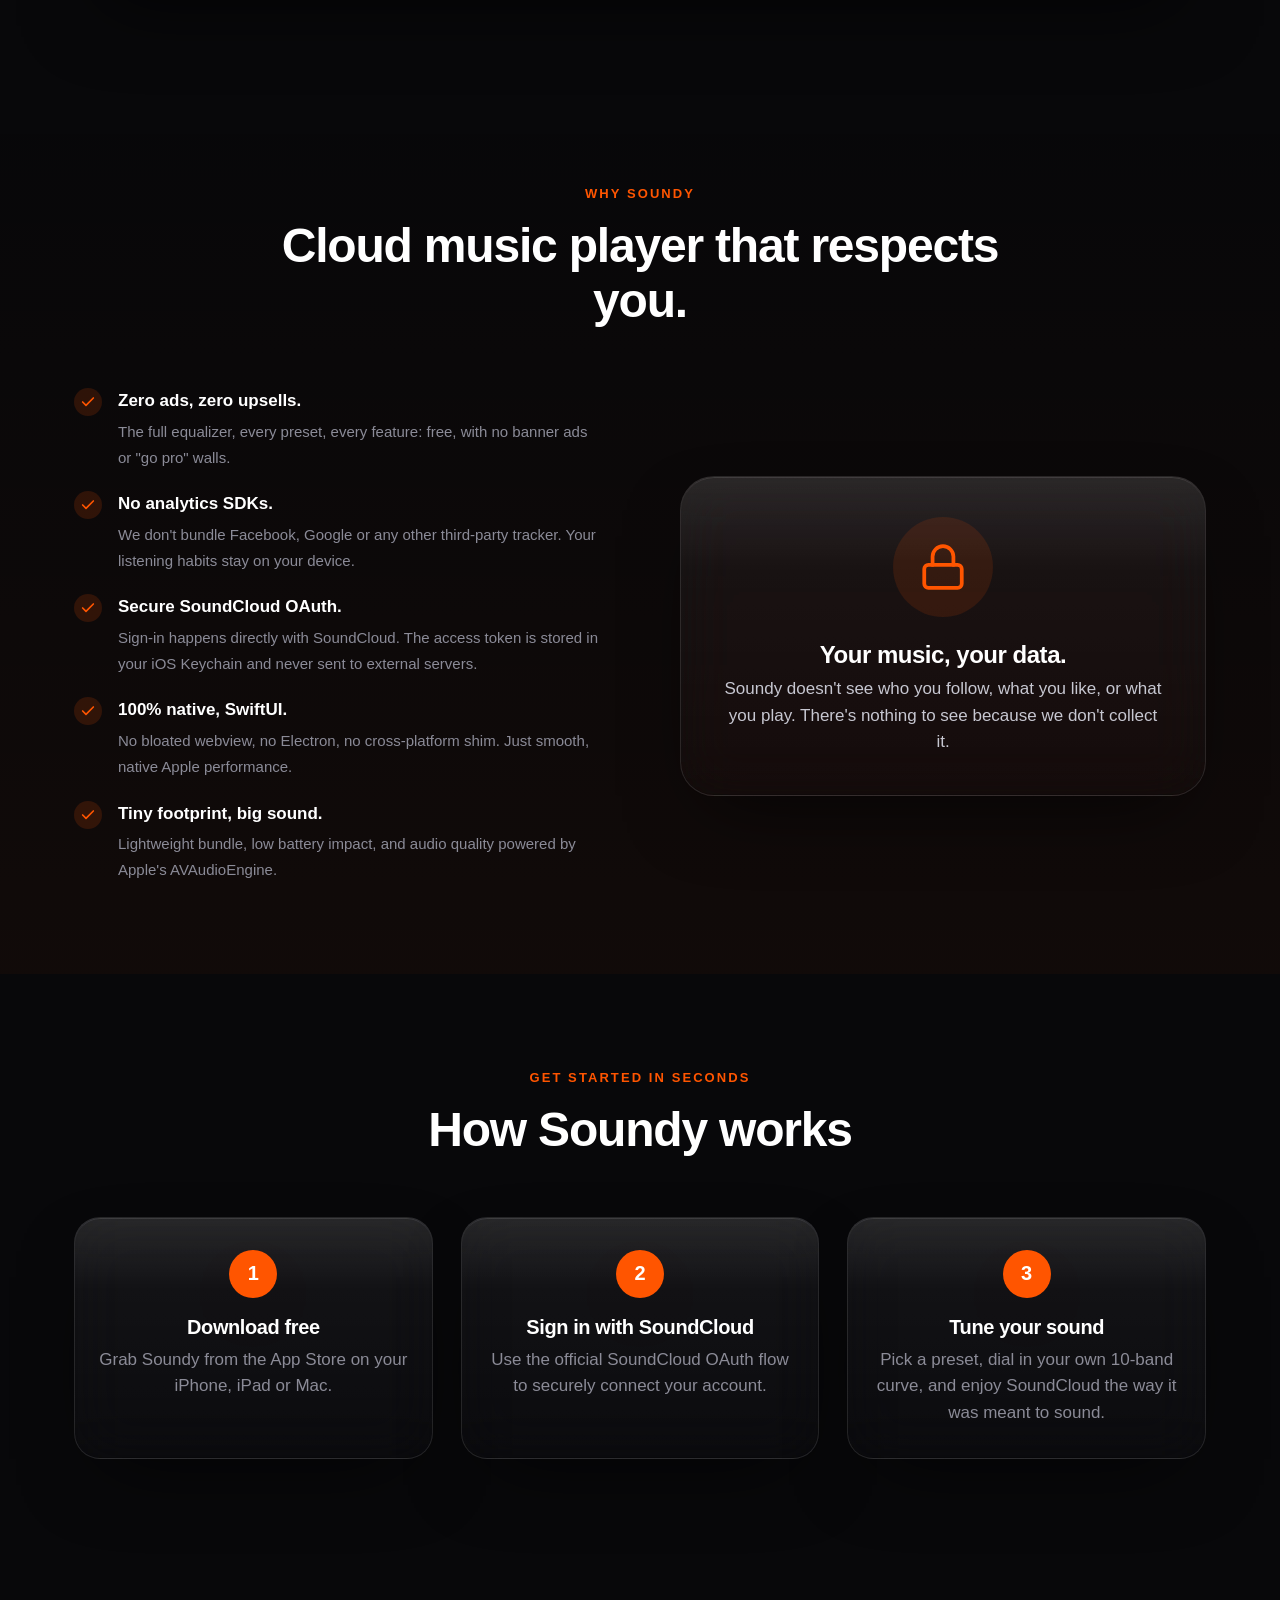
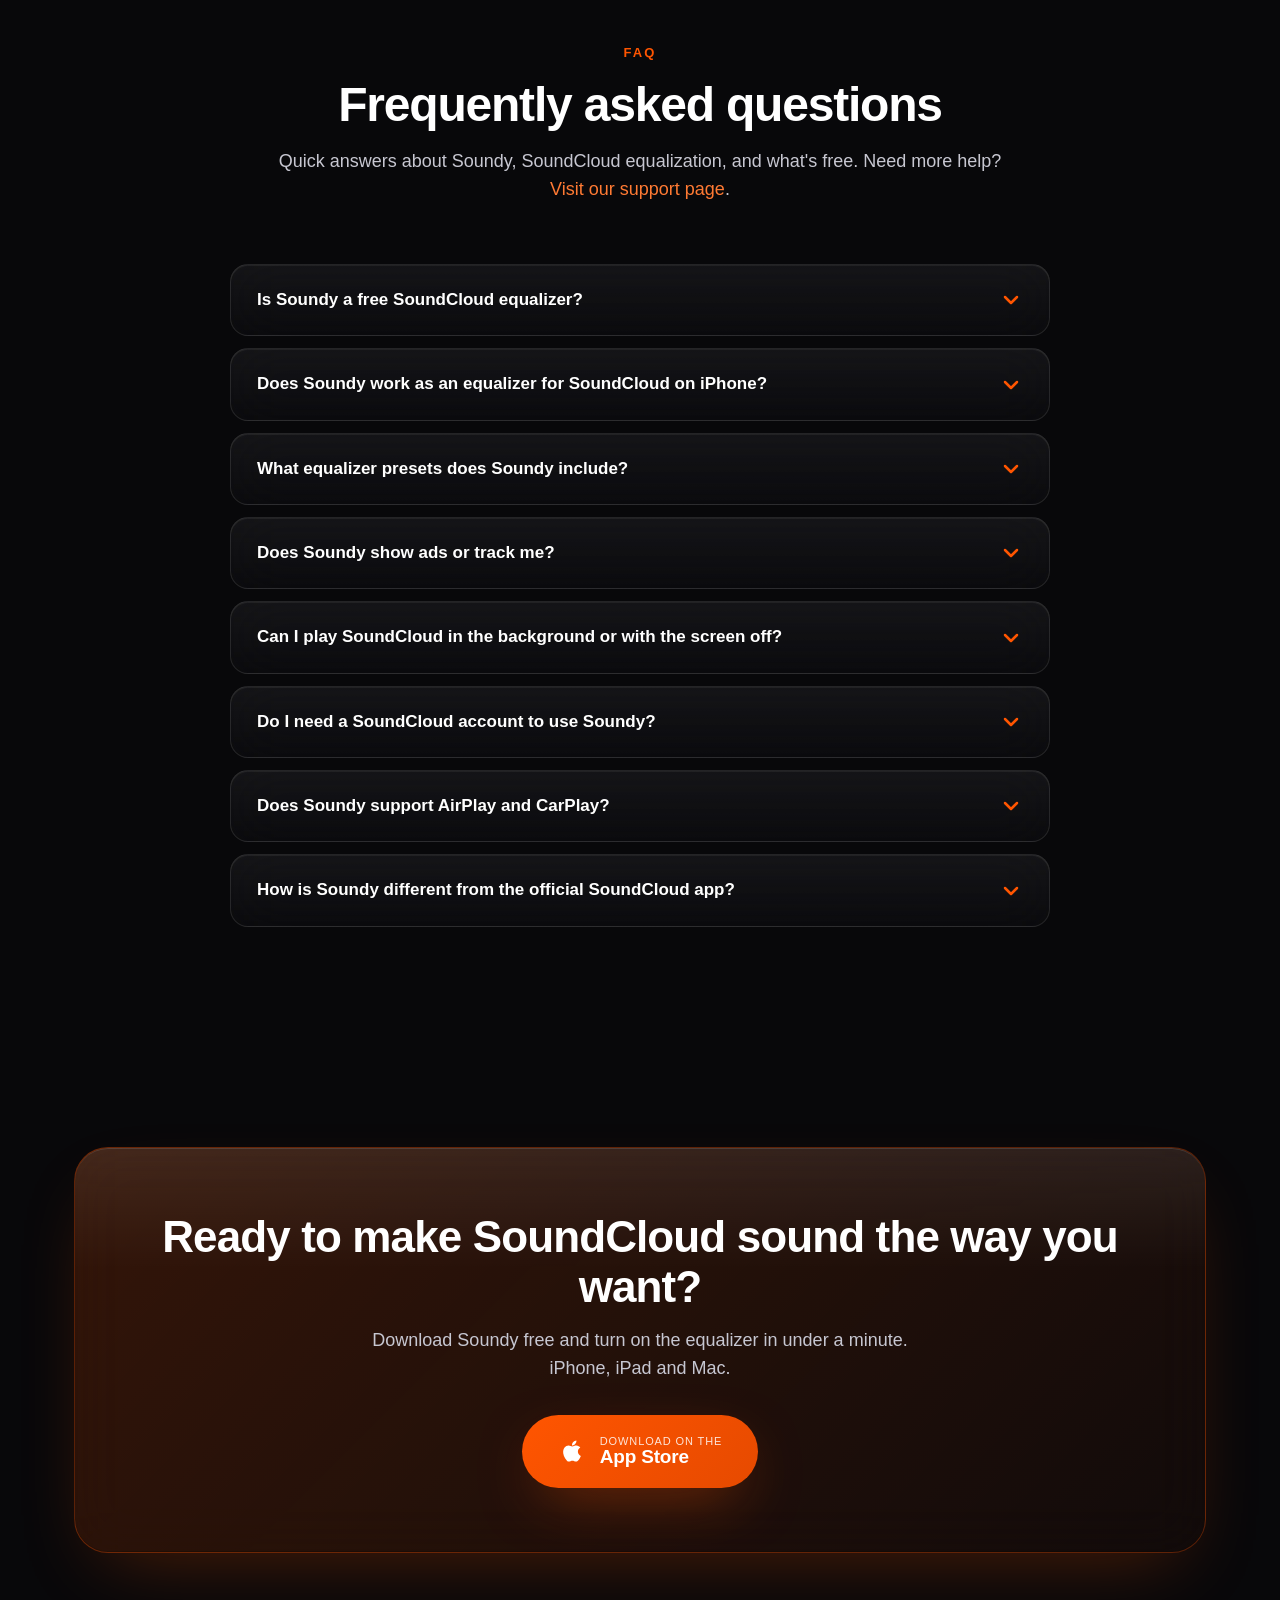
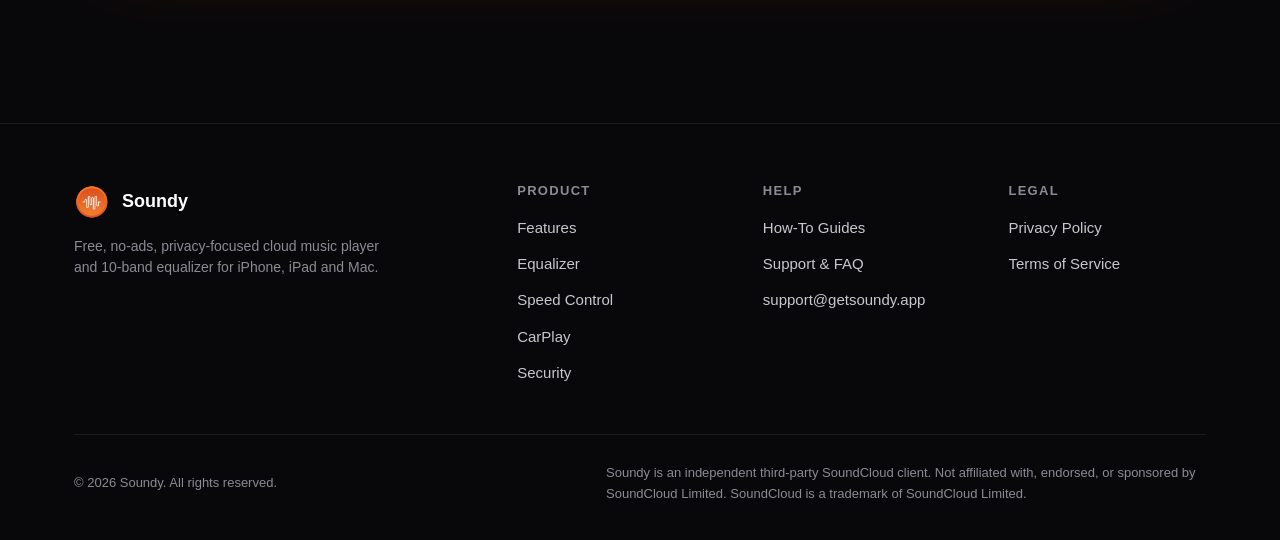
==== commit 6a342b5e: "added howto files" ====
--- a/index.html
+++ b/index.html
@@ -49,7 +49,7 @@
     "@type": "MobileApplication",
     "name": "Soundy: Cloud Music Player & Equalizer for SoundCloud",
     "alternateName": ["Soundy", "Soundy Equalizer", "Soundy for SoundCloud"],
-    "operatingSystem": "iOS 17, iPadOS 17, macOS",
+    "operatingSystem": "iOS 18, iPadOS 18, macOS",
     "applicationCategory": "MusicApplication",
     "applicationSubCategory": "Equalizer",
     "description": "Soundy is a free, no-ads, privacy-focused SoundCloud cloud music player for iOS and macOS featuring a 10-band audio equalizer with 22 iPod-style presets, AirPlay, background playback, lock screen controls, and a SoundCloud-style waveform scrubber.",
@@ -113,7 +113,7 @@
     "@type": "WebSite",
     "name": "Soundy",
     "url": "https://getsoundy.app/",
-    "description": "The official site of Soundy — a free, privacy-focused SoundCloud cloud music player and 10-band equalizer for iPhone, iPad, and Mac."
+    "description": "The official site of Soundy: a free, privacy-focused SoundCloud cloud music player and 10-band equalizer for iPhone, iPad, and Mac."
   }
   </script>
 
@@ -136,7 +136,7 @@
         "name": "Does Soundy work as an equalizer for SoundCloud on iPhone?",
         "acceptedAnswer": {
           "@type": "Answer",
-          "text": "Yes. Soundy runs on iPhone, iPad and Mac (iOS/iPadOS 17 and later, and macOS) and applies its 10-band equalizer in real time to every track you stream from SoundCloud."
+          "text": "Yes. Soundy runs on iPhone, iPad and Mac (iOS/iPadOS 18 and later, and macOS) and applies its 10-band equalizer in real time to every track you stream from SoundCloud."
         }
       },
       {
@@ -176,7 +176,7 @@
         "name": "Does Soundy support AirPlay and CarPlay?",
         "acceptedAnswer": {
           "@type": "Answer",
-          "text": "Soundy supports AirPlay out of the box, so you can stream to HomePod, Apple TV and AirPlay 2 speakers. CarPlay integration is on our roadmap."
+          "text": "Yes. Soundy supports AirPlay, so you can stream to HomePod, Apple TV and AirPlay 2 speakers. It also has full CarPlay support: browse your library, search by voice, and control playback from the car's Now Playing screen, including the equalizer and playback speed."
         }
       },
       {
@@ -203,6 +203,7 @@
       </a>
       <nav class="nav-links" aria-label="Primary">
         <a href="#features">Features</a>
+        <a href="how-to/index.html">How To</a>
         <a href="privacy.html">Privacy Policy</a>
         <a href="terms.html">Terms of Service</a>
         <a href="support.html">Support</a>
@@ -223,7 +224,7 @@
           Free · iOS · iPadOS · macOS
         </div>
 
-        <img class="hero-icon" src="assets/soundy-icon.png" alt="Soundy — Equalizer for SoundCloud app icon" width="180" height="180" fetchpriority="high" />
+        <img class="hero-icon" src="assets/soundy-icon.png" alt="Soundy: Equalizer for SoundCloud app icon" width="180" height="180" fetchpriority="high" />
 
         <h1 id="hero-title">Soundy</h1>
 
@@ -279,7 +280,7 @@
               <svg viewBox="0 0 24 24" fill="none" stroke="currentColor" stroke-width="2" stroke-linecap="round" stroke-linejoin="round"><path d="M3 18v-6a9 9 0 0 1 18 0v6"/><path d="M21 19a2 2 0 0 1-2 2h-1a2 2 0 0 1-2-2v-3a2 2 0 0 1 2-2h3z"/><path d="M3 19a2 2 0 0 1 2 2h1a2 2 0 0 1 2-2v-3a2 2 0 0 1-2-2H3z"/></svg>
             </div>
             <h3>Background Playback</h3>
-            <p>Keeps playing when you lock your device. Lock screen controls, Control Center, AirPlay and CarPlay-ready audio session.</p>
+            <p>Keeps playing when you lock your device. Lock screen controls, Control Center, AirPlay, and full CarPlay support.</p>
           </article>
 
           <article class="feature feature-main">
@@ -287,7 +288,7 @@
               <svg viewBox="0 0 24 24" fill="none" stroke="currentColor" stroke-width="2" stroke-linecap="round" stroke-linejoin="round"><circle cx="12" cy="12" r="10"/><polyline points="12 7 12 12 15 14"/><path d="M17.5 8.5l1.5-1.5"/></svg>
             </div>
             <h3>Playback Speed Control</h3>
-            <p>Speed up or slow down any track from 0.5× to 2.0× without pitch artifacts — perfect for mixes, lectures, and practice.</p>
+            <p>Speed up or slow down any track from 0.25× to 3× without pitch artifacts. Perfect for mixes, lectures, and practice.</p>
           </article>
 
           <article class="feature">
@@ -405,26 +406,28 @@
         <div class="section-head">
           <span class="section-eyebrow">Playback Speed Control</span>
           <h2 id="speed-title">Slow it down. Speed it up. Stay in pitch.</h2>
-          <p>Play any SoundCloud track from 0.5× to 2.0× without weird chipmunk vocals or muddy bass. Perfect for DJ practice, music transcription, language learning — or just savouring a long slow break.</p>
+          <p>Play any SoundCloud track from 0.25× to 3× without weird chipmunk vocals or muddy bass. Perfect for DJ practice, music transcription, language learning, or just savouring a long slow break.</p>
         </div>
 
         <div class="eq-showcase">
           <div class="eq-grid">
             <div class="eq-text">
-              <h3>9 speed presets. Pitch-preserving stretch.</h3>
-              <p>Soundy uses Apple's AVAudioEngine time-pitch unit — the same DSP that drives professional DAWs — so vocals, drums and synths stay perfectly on key whether you're cruising at half speed or sprinting at 2×. Switch presets instantly, or hold one and fine-tune the dial.</p>
+              <h3>12 speed presets. Pitch-preserving stretch.</h3>
+              <p>Soundy uses Apple's AVAudioEngine time-pitch unit, the same DSP that drives professional DAWs, so vocals, drums and synths stay perfectly on key whether you're crawling at 0.25× or sprinting at 3×. Tap to switch presets instantly.</p>
 
               <div class="preset-tags" aria-label="Playback speed presets">
+                <span class="preset-tag">0.25×</span>
                 <span class="preset-tag">0.5×</span>
-                <span class="preset-tag">0.6×</span>
                 <span class="preset-tag">0.75×</span>
-                <span class="preset-tag">0.85×</span>
-                <span class="preset-tag active">1.0× Normal</span>
-                <span class="preset-tag">1.1×</span>
+                <span class="preset-tag active">1× Normal</span>
                 <span class="preset-tag">1.25×</span>
                 <span class="preset-tag">1.5×</span>
                 <span class="preset-tag">1.75×</span>
-                <span class="preset-tag">2.0×</span>
+                <span class="preset-tag">2×</span>
+                <span class="preset-tag">2.25×</span>
+                <span class="preset-tag">2.5×</span>
+                <span class="preset-tag">2.75×</span>
+                <span class="preset-tag">3×</span>
               </div>
             </div>
 
@@ -445,7 +448,71 @@
               </div>
 
               <div class="speed-labels">
-                <span>0.5×</span><span>1×</span><span>1.5×</span><span>2×</span>
+                <span>0.25×</span><span>1×</span><span>2×</span><span>3×</span>
+              </div>
+            </div>
+          </div>
+        </div>
+      </div>
+    </section>
+
+    <!-- CarPlay showcase -->
+    <section id="carplay" aria-labelledby="carplay-title">
+      <div class="container">
+        <div class="section-head">
+          <span class="section-eyebrow">CarPlay</span>
+          <h2 id="carplay-title">SoundCloud on your car screen.</h2>
+          <p>Soundy is a full CarPlay app with the equalizer and playback speed control built right in. Browse your library, search by voice, and tune every track from your car display.</p>
+        </div>
+
+        <div class="eq-showcase">
+          <div class="eq-grid">
+            <div class="eq-text">
+              <h3>Built for the drive.</h3>
+              <p>Plug in or connect wirelessly and Soundy appears on your car display with Home, Library, Search and Settings tabs. Ask for a track by voice, or browse by genre, then keep your eyes on the road while you shuffle, repeat, tune the sound or Like what's playing.</p>
+
+              <div class="preset-tags" aria-label="CarPlay features">
+                <span class="preset-tag active">Home</span>
+                <span class="preset-tag active">Library</span>
+                <span class="preset-tag">Voice Search</span>
+                <span class="preset-tag">Genre Browse</span>
+                <span class="preset-tag active">Now Playing</span>
+                <span class="preset-tag">Equalizer</span>
+                <span class="preset-tag">Playback Speed</span>
+                <span class="preset-tag">Shuffle</span>
+                <span class="preset-tag">Repeat</span>
+                <span class="preset-tag active">Like</span>
+                <span class="preset-tag">Up Next queue</span>
+                <span class="preset-tag">Mixed Mode</span>
+              </div>
+            </div>
+
+            <div class="eq-visual carplay-visual" aria-hidden="true">
+              <div class="cp-screen">
+                <div class="cp-tabs">
+                  <span class="cp-tab active">Home</span>
+                  <span class="cp-tab">Library</span>
+                  <span class="cp-tab">Search</span>
+                  <span class="cp-tab">Settings</span>
+                </div>
+
+                <div class="cp-now">
+                  <div class="cp-art">
+                    <svg viewBox="0 0 24 24" fill="none" stroke="currentColor" stroke-width="2" stroke-linecap="round" stroke-linejoin="round"><path d="M9 18V5l12-2v13"/><circle cx="6" cy="18" r="3"/><circle cx="18" cy="16" r="3"/></svg>
+                  </div>
+                  <div class="cp-meta">
+                    <strong>Now Playing</strong>
+                    <span>Streaming from SoundCloud</span>
+                  </div>
+                </div>
+
+                <div class="cp-controls">
+                  <span class="cp-btn" title="Shuffle"><svg viewBox="0 0 24 24" fill="none" stroke="currentColor" stroke-width="2" stroke-linecap="round" stroke-linejoin="round"><path d="M16 3h5v5"/><path d="M4 20 21 3"/><path d="M21 16v5h-5"/><path d="M15 15l6 6"/><path d="M4 4l5 5"/></svg></span>
+                  <span class="cp-btn" title="Previous"><svg viewBox="0 0 24 24" fill="currentColor"><path d="M19 20 9 12l10-8v16zM5 19V5h2v14z"/></svg></span>
+                  <span class="cp-btn cp-play" title="Play"><svg viewBox="0 0 24 24" fill="currentColor"><path d="M8 5v14l11-7z"/></svg></span>
+                  <span class="cp-btn" title="Next"><svg viewBox="0 0 24 24" fill="currentColor"><path d="M5 4l10 8-10 8V4zm12 1h2v14h-2z"/></svg></span>
+                  <span class="cp-btn" title="Equalizer"><svg viewBox="0 0 24 24" fill="none" stroke="currentColor" stroke-width="2" stroke-linecap="round" stroke-linejoin="round"><line x1="4" y1="21" x2="4" y2="14"/><line x1="4" y1="10" x2="4" y2="3"/><line x1="12" y1="21" x2="12" y2="12"/><line x1="12" y1="8" x2="12" y2="3"/><line x1="20" y1="21" x2="20" y2="16"/><line x1="20" y1="12" x2="20" y2="3"/><line x1="1" y1="14" x2="7" y2="14"/><line x1="9" y1="8" x2="15" y2="8"/><line x1="17" y1="16" x2="23" y2="16"/></svg></span>
+                </div>
               </div>
             </div>
           </div>
@@ -465,7 +532,7 @@
           <ul class="why-list">
             <li>
               <span class="check" aria-hidden="true"><svg viewBox="0 0 24 24" fill="none" stroke="currentColor" stroke-width="2.5" stroke-linecap="round" stroke-linejoin="round"><path d="M20 6 9 17l-5-5"/></svg></span>
-              <div><strong>Zero ads, zero upsells.</strong><span>The full equalizer, every preset, every feature — free, with no banner ads or "go pro" walls.</span></div>
+              <div><strong>Zero ads, zero upsells.</strong><span>The full equalizer, every preset, every feature: free, with no banner ads or "go pro" walls.</span></div>
             </li>
             <li>
               <span class="check" aria-hidden="true"><svg viewBox="0 0 24 24" fill="none" stroke="currentColor" stroke-width="2.5" stroke-linecap="round" stroke-linejoin="round"><path d="M20 6 9 17l-5-5"/></svg></span>
@@ -580,7 +647,7 @@
           <details class="faq-item">
             <summary class="faq-summary">Does Soundy support AirPlay and CarPlay?</summary>
             <div class="faq-body">
-              <p>Soundy supports AirPlay out of the box, so you can stream to HomePod, Apple TV and AirPlay 2 speakers. CarPlay integration is on our roadmap.</p>
+              <p>Yes. Soundy supports AirPlay, so you can stream to HomePod, Apple TV and AirPlay 2 speakers. It also has full CarPlay support: browse your library, search by voice, and control playback from the car's Now Playing screen, including the equalizer and playback speed.</p>
             </div>
           </details>
 
@@ -630,6 +697,7 @@
             <li><a href="#features">Features</a></li>
             <li><a href="#equalizer">Equalizer</a></li>
             <li><a href="#speed">Speed Control</a></li>
+            <li><a href="#carplay">CarPlay</a></li>
             <li><a href="#privacy">Security</a></li>
           </ul>
         </div>
@@ -637,6 +705,7 @@
         <div class="footer-col">
           <h4>Help</h4>
           <ul>
+            <li><a href="how-to/index.html">How-To Guides</a></li>
             <li><a href="support.html">Support &amp; FAQ</a></li>
             <li><a href="mailto:support@getsoundy.app">support@getsoundy.app</a></li>
           </ul>
--- a/css/styles.css
+++ b/css/styles.css
@@ -1,5 +1,5 @@
 /* =========================================
-   Soundy — Equalizer for SoundCloud
+   Soundy: Equalizer for SoundCloud
    Marketing site styles
    ========================================= */
 
@@ -271,7 +271,7 @@
   font-weight: 600;
 }
 
-/* Checkmark feature bullets — uniform style and color */
+/* Checkmark feature bullets: uniform style and color */
 .hero-bullets {
   list-style: none;
   padding: 0;
@@ -1239,6 +1239,338 @@
   color: var(--sc-orange);
   margin-top: 8px;
   letter-spacing: -0.01em;
+}
+
+/* ============================================
+   How-To hub + articles
+   ============================================ */
+
+/* Breadcrumbs */
+.breadcrumbs {
+  max-width: 820px;
+  margin: 0 auto;
+  padding: 24px 0 0;
+  font-size: 13.5px;
+  color: var(--text-3);
+  display: flex;
+  flex-wrap: wrap;
+  align-items: center;
+  gap: 8px;
+}
+
+.breadcrumbs a { color: var(--text-3); font-weight: 500; }
+.breadcrumbs a:hover { color: var(--sc-orange-light); }
+.breadcrumbs .sep { opacity: 0.5; }
+.breadcrumbs [aria-current="page"] { color: var(--text-2); }
+
+/* How-To hub card grid */
+.howto-grid {
+  display: grid;
+  grid-template-columns: repeat(2, 1fr);
+  gap: 24px;
+  max-width: 980px;
+  margin: 0 auto;
+}
+
+.post-card {
+  position: relative;
+  display: flex;
+  flex-direction: column;
+  background: var(--glass-bg);
+  backdrop-filter: var(--glass-blur);
+  -webkit-backdrop-filter: var(--glass-blur);
+  border: 1px solid var(--glass-border);
+  border-radius: var(--radius-lg);
+  padding: 30px;
+  box-shadow: var(--glass-shadow);
+  overflow: hidden;
+  transition: transform 0.3s ease, border-color 0.3s ease, background 0.3s ease;
+}
+
+.post-card::before {
+  content: "";
+  position: absolute;
+  inset: 0;
+  background: var(--glass-highlight);
+  border-radius: inherit;
+  pointer-events: none;
+}
+
+.post-card > * { position: relative; }
+
+.post-card:hover {
+  transform: translateY(-4px);
+  border-color: rgba(255, 85, 0, 0.4);
+  background: var(--glass-bg-strong);
+}
+
+.post-card .post-eyebrow {
+  display: inline-block;
+  font-size: 12px;
+  font-weight: 700;
+  text-transform: uppercase;
+  letter-spacing: 0.12em;
+  color: var(--sc-orange);
+  margin-bottom: 14px;
+}
+
+.post-card h2,
+.post-card h3 {
+  font-size: 22px;
+  font-weight: 700;
+  letter-spacing: -0.02em;
+  margin: 0 0 10px;
+  line-height: 1.25;
+}
+
+.post-card h2 a,
+.post-card h3 a { color: var(--text-1); }
+.post-card h2 a:hover,
+.post-card h3 a:hover { color: var(--sc-orange-light); }
+
+.post-card p {
+  font-size: 15px;
+  color: var(--text-3);
+  margin: 0 0 20px;
+}
+
+.post-card .post-meta {
+  display: flex;
+  flex-wrap: wrap;
+  gap: 14px;
+  margin-top: auto;
+  font-size: 13px;
+  color: var(--text-3);
+}
+
+.post-card .post-meta span {
+  display: inline-flex;
+  align-items: center;
+  gap: 6px;
+}
+
+.post-card .post-meta svg { width: 14px; height: 14px; color: var(--sc-orange); }
+
+.post-card .read-more {
+  display: inline-flex;
+  align-items: center;
+  gap: 6px;
+  margin-top: 18px;
+  font-size: 14px;
+  font-weight: 600;
+  color: var(--sc-orange-light);
+}
+
+.post-card .read-more svg { width: 16px; height: 16px; transition: transform 0.2s ease; }
+.post-card:hover .read-more svg { transform: translateX(3px); }
+
+/* Article layout */
+.article-head {
+  max-width: 820px;
+  margin: 0 auto;
+  padding: 20px 0 0;
+  text-align: left;
+}
+
+.article-head .article-eyebrow {
+  display: inline-block;
+  font-size: 13px;
+  font-weight: 700;
+  text-transform: uppercase;
+  letter-spacing: 0.14em;
+  color: var(--sc-orange);
+  margin-bottom: 14px;
+}
+
+.article-head h1 {
+  font-size: clamp(30px, 4.4vw, 46px);
+  font-weight: 800;
+  letter-spacing: -0.025em;
+  margin-bottom: 16px;
+}
+
+.article-head .article-lede {
+  font-size: 19px;
+  color: var(--text-2);
+  margin-bottom: 20px;
+}
+
+.article-meta {
+  display: flex;
+  flex-wrap: wrap;
+  align-items: center;
+  gap: 16px;
+  font-size: 13.5px;
+  color: var(--text-3);
+  padding-bottom: 4px;
+  border-bottom: 1px solid var(--border);
+}
+
+.article-meta span { display: inline-flex; align-items: center; gap: 6px; }
+.article-meta svg { width: 15px; height: 15px; color: var(--sc-orange); }
+
+/* TL;DR / key takeaway callout (GEO-friendly) */
+.callout {
+  max-width: 820px;
+  margin: 32px auto 8px;
+  background: linear-gradient(135deg, rgba(255, 85, 0, 0.12) 0%, rgba(255, 85, 0, 0.03) 100%);
+  border: 1px solid rgba(255, 85, 0, 0.3);
+  border-radius: var(--radius-md);
+  padding: 22px 26px;
+  box-shadow: inset 0 1px 0 0 rgba(255, 255, 255, 0.08);
+}
+
+.callout p { margin: 0; color: var(--text-2); font-size: 16px; line-height: 1.6; }
+.callout strong { color: var(--sc-orange-light); }
+
+/* Numbered how-to steps */
+.howto-steps {
+  max-width: 820px;
+  margin: 0 auto;
+  padding: 8px 0;
+  list-style: none;
+  counter-reset: howto;
+}
+
+.howto-steps > li {
+  position: relative;
+  counter-increment: howto;
+  padding: 0 0 28px 62px;
+  min-height: 44px;
+}
+
+.howto-steps > li:last-child { padding-bottom: 0; }
+
+.howto-steps > li::before {
+  content: counter(howto);
+  position: absolute;
+  left: 0;
+  top: 0;
+  width: 44px;
+  height: 44px;
+  display: inline-flex;
+  align-items: center;
+  justify-content: center;
+  background: var(--sc-orange);
+  color: #fff;
+  border-radius: 50%;
+  font-size: 19px;
+  font-weight: 700;
+  box-shadow: var(--shadow-orange);
+}
+
+/* vertical connector line between steps */
+.howto-steps > li::after {
+  content: "";
+  position: absolute;
+  left: 21px;
+  top: 50px;
+  bottom: 6px;
+  width: 2px;
+  background: linear-gradient(180deg, rgba(255, 85, 0, 0.4), rgba(255, 85, 0, 0.05));
+}
+
+.howto-steps > li:last-child::after { display: none; }
+
+.howto-steps h3 {
+  font-size: 19px;
+  color: var(--text-1);
+  margin: 8px 0 8px;
+}
+
+.howto-steps p {
+  color: var(--text-2);
+  font-size: 16px;
+  margin: 0 0 8px;
+}
+
+.howto-steps p:last-child { margin-bottom: 0; }
+
+/* Inline UI reference chip (icon/button names) */
+.ui-chip {
+  display: inline-flex;
+  align-items: center;
+  gap: 6px;
+  padding: 2px 9px;
+  background: rgba(255, 255, 255, 0.06);
+  border: 1px solid var(--glass-border);
+  border-radius: 8px;
+  font-size: 0.9em;
+  font-weight: 600;
+  color: var(--text-1);
+  white-space: nowrap;
+}
+
+/* Tag pills at foot of article */
+.tag-list {
+  max-width: 820px;
+  margin: 0 auto;
+  display: flex;
+  flex-wrap: wrap;
+  gap: 8px;
+  padding: 8px 0 0;
+}
+
+.tag-list .tag {
+  padding: 6px 13px;
+  background: rgba(255, 255, 255, 0.04);
+  border: 1px solid var(--glass-border);
+  border-radius: 999px;
+  font-size: 13px;
+  color: var(--text-3);
+}
+
+/* Related guides list */
+.related-guides {
+  max-width: 820px;
+  margin: 0 auto;
+  display: grid;
+  grid-template-columns: 1fr 1fr;
+  gap: 16px;
+}
+
+.related-guides a {
+  display: block;
+  padding: 20px 22px;
+  background: var(--glass-bg);
+  border: 1px solid var(--glass-border);
+  border-radius: var(--radius-md);
+  transition: border-color 0.2s ease, transform 0.2s ease, background 0.2s ease;
+}
+
+.related-guides a:hover {
+  border-color: rgba(255, 85, 0, 0.4);
+  transform: translateY(-2px);
+  background: var(--glass-bg-strong);
+}
+
+.related-guides .rg-eyebrow {
+  font-size: 11px;
+  font-weight: 700;
+  text-transform: uppercase;
+  letter-spacing: 0.12em;
+  color: var(--sc-orange);
+}
+
+.related-guides strong {
+  display: block;
+  margin-top: 8px;
+  font-size: 16px;
+  color: var(--text-1);
+  font-weight: 600;
+  line-height: 1.35;
+}
+
+@media (max-width: 720px) {
+  .howto-grid { grid-template-columns: 1fr; gap: 18px; }
+  .related-guides { grid-template-columns: 1fr; }
+  .post-card { padding: 26px; }
+  .article-head h1 { font-size: 30px; }
+  .article-head .article-lede { font-size: 17px; }
+  .howto-steps > li { padding-left: 54px; }
+  .howto-steps > li::before { width: 40px; height: 40px; font-size: 17px; }
+  .howto-steps > li::after { left: 19px; }
+  .callout { padding: 20px; }
 }
 
 /* ============================================
@@ -1417,7 +1749,164 @@
 @media (prefers-reduced-motion: reduce) {
   .hero-icon, .eq-bar,
   .speed-pulses span, .speed-readout, .speed-num::before,
-  .speed-track-fill, .speed-track-dot, .bg-orb::after { animation: none !important; }
+  .speed-track-fill, .speed-track-dot, .bg-orb::after,
+  .cp-play::after { animation: none !important; }
   .speed-num::before { content: "1.25"; }
   * { transition: none !important; }
 }
+
+/* ---------- CarPlay showcase visual ---------- */
+.carplay-visual {
+  display: flex;
+  flex-direction: column;
+  justify-content: center;
+}
+
+.cp-screen {
+  display: flex;
+  flex-direction: column;
+  gap: 16px;
+  width: 100%;
+}
+
+.cp-tabs {
+  display: flex;
+  gap: 8px;
+  flex-wrap: wrap;
+}
+
+.cp-tab {
+  flex: 1;
+  min-width: 64px;
+  text-align: center;
+  padding: 9px 10px;
+  border-radius: 12px;
+  font-size: 13px;
+  font-weight: 600;
+  color: var(--text-2);
+  background: rgba(255, 255, 255, 0.05);
+  border: 1px solid var(--glass-border);
+}
+
+.cp-tab.active {
+  color: #fff;
+  background: linear-gradient(135deg, var(--sc-orange) 0%, var(--sc-orange-dark) 100%);
+  border-color: transparent;
+  box-shadow: 0 8px 24px -10px rgba(255, 85, 0, 0.7);
+}
+
+.cp-now {
+  display: flex;
+  align-items: center;
+  gap: 14px;
+  padding: 14px;
+  border-radius: 16px;
+  background: rgba(255, 255, 255, 0.04);
+  border: 1px solid var(--glass-border);
+}
+
+.cp-art {
+  flex-shrink: 0;
+  width: 56px;
+  height: 56px;
+  border-radius: 12px;
+  display: inline-flex;
+  align-items: center;
+  justify-content: center;
+  color: #fff;
+  background: linear-gradient(135deg, var(--sc-orange) 0%, var(--sc-orange-dark) 100%);
+  box-shadow: inset 0 1px 0 0 rgba(255, 255, 255, 0.25);
+}
+
+.cp-art svg { width: 28px; height: 28px; }
+
+.cp-meta { display: flex; flex-direction: column; gap: 3px; min-width: 0; }
+.cp-meta strong { color: var(--text-1); font-size: 16px; }
+.cp-meta span { color: var(--text-3); font-size: 13px; }
+
+.cp-controls {
+  display: flex;
+  align-items: center;
+  justify-content: space-between;
+  gap: 10px;
+  padding: 4px 6px 0;
+}
+
+.cp-btn {
+  display: inline-flex;
+  align-items: center;
+  justify-content: center;
+  width: 46px;
+  height: 46px;
+  border-radius: 50%;
+  color: var(--text-2);
+  background: rgba(255, 255, 255, 0.05);
+  border: 1px solid var(--glass-border);
+}
+
+.cp-btn svg { width: 20px; height: 20px; }
+
+.cp-play {
+  width: 58px;
+  height: 58px;
+  color: #fff;
+  background: linear-gradient(135deg, var(--sc-orange) 0%, var(--sc-orange-dark) 100%);
+  border-color: transparent;
+  position: relative;
+  box-shadow: 0 12px 30px -10px rgba(255, 85, 0, 0.75);
+}
+
+.cp-play svg { width: 24px; height: 24px; }
+
+.cp-play::after {
+  content: "";
+  position: absolute;
+  inset: -6px;
+  border-radius: 50%;
+  border: 2px solid rgba(255, 85, 0, 0.4);
+  animation: cp-pulse 2.4s ease-in-out infinite;
+}
+
+@keyframes cp-pulse {
+  0%, 100% { transform: scale(1); opacity: 0.7; }
+  50% { transform: scale(1.12); opacity: 0; }
+}
+
+@media (max-width: 560px) {
+  .cp-btn { width: 42px; height: 42px; }
+  .cp-play { width: 52px; height: 52px; }
+  .cp-tab { font-size: 12px; padding: 8px; }
+}
+
+/* ---------- Mobile side gutters for article-level blocks ----------
+   .prose (used on legal pages and how-to posts), plus the how-to article
+   blocks, use max-width + auto margins but sit outside .container (or
+   override its padding), so they need their own responsive horizontal
+   gutters to avoid touching the screen edges on phones and small tablets.
+   Scoped to <=820px so the desktop layout is unchanged. */
+@media (max-width: 820px) {
+  .breadcrumbs,
+  .article-head,
+  .prose,
+  .howto-steps,
+  .tag-list { padding-left: 22px; padding-right: 22px; }
+  .callout { margin-left: 22px; margin-right: 22px; }
+}
+
+@media (max-width: 560px) {
+  .breadcrumbs,
+  .article-head,
+  .prose,
+  .howto-steps,
+  .tag-list { padding-left: 18px; padding-right: 18px; }
+  .callout { margin-left: 18px; margin-right: 18px; }
+}
+
+@media (max-width: 380px) {
+  .breadcrumbs,
+  .article-head,
+  .prose,
+  .howto-steps,
+  .tag-list { padding-left: 16px; padding-right: 16px; }
+  .callout { margin-left: 16px; margin-right: 16px; }
+}
